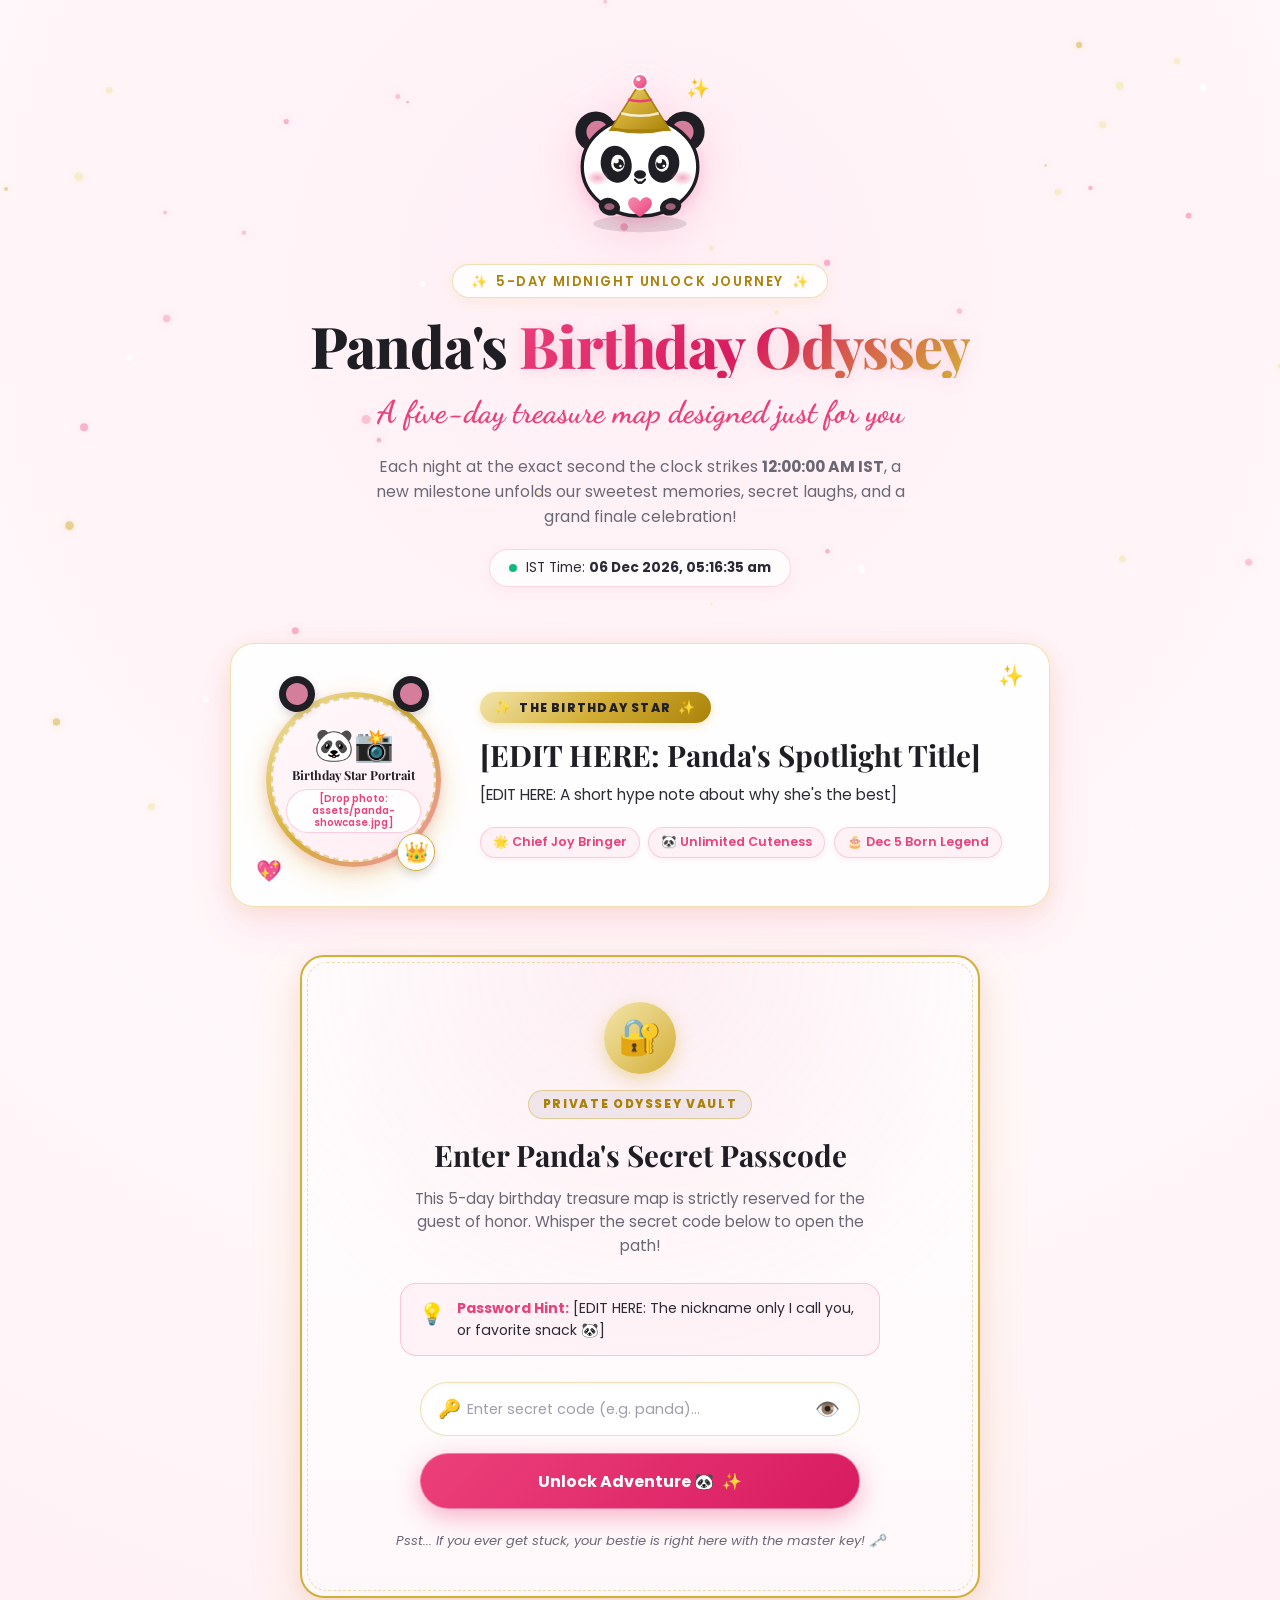
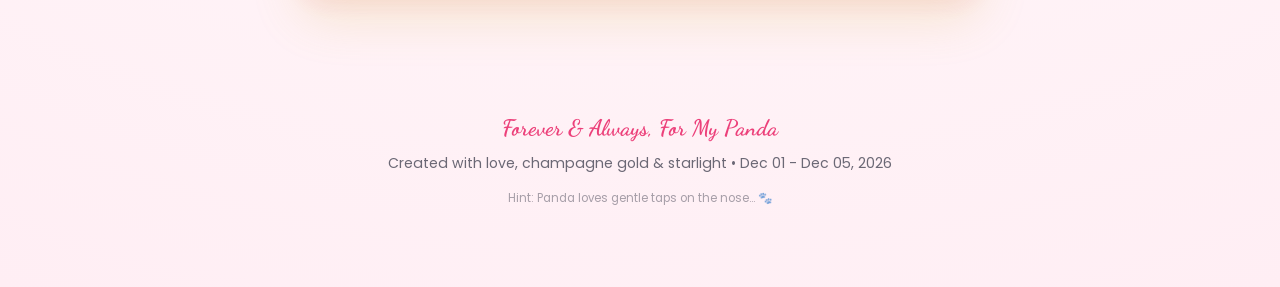
==== index.html @ 332b9d6d "all done" ====
<!DOCTYPE html>
<html lang="en">
<head>
  <meta charset="UTF-8">
  <meta name="viewport" content="width=device-width, initial-scale=1.0">
  <title>Panda's Birthday Odyssey | 5-Day Midnight Countdown</title>
  <link rel="icon" href="data:image/svg+xml,<svg xmlns=%22http://www.w3.org/2000/svg%22 viewBox=%220 0 100 100%22><text y=%22.9em%22 font-size=%2290%22>🐼</text></svg>">
  
  <!-- Luxe Google Fonts -->
  <link rel="preconnect" href="https://fonts.googleapis.com">
  <link rel="preconnect" href="https://fonts.gstatic.com" crossorigin>
  <link href="https://fonts.googleapis.com/css2?family=Dancing+Script:wght@600;700&family=Playfair+Display:ital,wght@0,500;0,600;0,700;0,800;1,400&family=Poppins:wght@300;400;500;600;700&display=swap" rel="stylesheet">
  
  <!-- Luxe Panda Stylesheet -->
  <link rel="stylesheet" href="css/style.css">
</head>
<body>

  <!-- Floating Ambient Particles Canvas -->
  <canvas id="particleCanvas"></canvas>

  <!-- Main Page Content -->
  <div class="page-wrapper">

    <!-- Hero Header -->
    <header class="hero-section">
      
      <!-- Interactive Animated SVG Panda Mascot Wearing Gold Party Hat -->
      <div class="mascot-container" id="pandaMascot" title="Tap Panda to share some love! ✨ (5 taps triggers Creator Mode)">
        <span class="mascot-sparkles">✨</span>
        <svg class="mascot-svg" viewBox="0 0 200 200" xmlns="http://www.w3.org/2000/svg">
          <defs>
            <!-- Gold Metallic Hat Gradient -->
            <linearGradient id="goldHatGrad" x1="0%" y1="0%" x2="100%" y2="100%">
              <stop offset="0%" stop-color="#F3E5AB" />
              <stop offset="45%" stop-color="#D4AF37" />
              <stop offset="100%" stop-color="#AA820A" />
            </linearGradient>
            <!-- Hat Ribbons Pattern / Gradient -->
            <linearGradient id="roseRibbonGrad" x1="0%" y1="0%" x2="100%" y2="100%">
              <stop offset="0%" stop-color="#F48FB1" />
              <stop offset="100%" stop-color="#EC407A" />
            </linearGradient>
            <!-- Soft Cheek Glow Gradient -->
            <radialGradient id="blushGlow" cx="50%" cy="50%" r="50%">
              <stop offset="0%" stop-color="#F48FB1" stop-opacity="0.75" />
              <stop offset="100%" stop-color="#F48FB1" stop-opacity="0" />
            </radialGradient>
            <!-- Body Shadow -->
            <filter id="softGlow" x="-20%" y="-20%" width="140%" height="140%">
              <feDropShadow dx="0" dy="6" stdDeviation="6" flood-color="#EC407A" flood-opacity="0.18" />
            </filter>
          </defs>

          <!-- Shadow Base -->
          <ellipse cx="100" cy="182" rx="55" ry="10" fill="rgba(30,30,36,0.12)" />

          <!-- Panda Ears -->
          <g class="mascot-ear-left">
            <circle cx="48" cy="74" r="24" fill="#1E1E24" />
            <circle cx="50" cy="74" r="13" fill="#F48FB1" opacity="0.85" />
          </g>
          <g class="mascot-ear-right">
            <circle cx="152" cy="74" r="24" fill="#1E1E24" />
            <circle cx="150" cy="74" r="13" fill="#F48FB1" opacity="0.85" />
          </g>

          <!-- Panda Head -->
          <ellipse cx="100" cy="115" rx="68" ry="58" fill="#FFFFFF" stroke="#1E1E24" stroke-width="4" filter="url(#softGlow)" />

          <!-- Cute Eye Patches -->
          <ellipse cx="72" cy="112" rx="18" ry="22" fill="#1E1E24" transform="rotate(-15 72 112)" />
          <ellipse cx="128" cy="112" rx="18" ry="22" fill="#1E1E24" transform="rotate(15 128 112)" />

          <!-- Sparkling Blinking Eyes -->
          <g class="mascot-eye">
            <ellipse cx="74" cy="111" rx="8" ry="10" fill="#FFFFFF" />
            <circle cx="75" cy="112" r="6" fill="#1E1E24" />
            <circle cx="72" cy="108" r="3" fill="#FFFFFF" />
            <circle cx="77" cy="114" r="1.5" fill="#FFFFFF" />

            <ellipse cx="126" cy="111" rx="8" ry="10" fill="#FFFFFF" />
            <circle cx="125" cy="112" r="6" fill="#1E1E24" />
            <circle cx="123" cy="108" r="3" fill="#FFFFFF" />
            <circle cx="128" cy="114" r="1.5" fill="#FFFFFF" />
          </g>

          <!-- Cute Pink Blush Cheeks -->
          <ellipse cx="50" cy="128" rx="14" ry="9" fill="url(#blushGlow)" />
          <ellipse cx="150" cy="128" rx="14" ry="9" fill="url(#blushGlow)" />

          <!-- Cute Nose & Mouth -->
          <ellipse cx="100" cy="124" rx="7" ry="5" fill="#1E1E24" />
          <path d="M 94 130 Q 100 137 100 132 Q 100 137 106 130" stroke="#1E1E24" stroke-width="2.5" fill="none" stroke-linecap="round" />

          <!-- Cute Tiny Paws holding a heart -->
          <g class="mascot-paws">
            <!-- Left Paw -->
            <ellipse cx="64" cy="162" rx="13" ry="10" fill="#1E1E24" transform="rotate(20 64 162)" />
            <ellipse cx="64" cy="162" rx="6" ry="4" fill="#F48FB1" opacity="0.6" />
            <!-- Right Paw -->
            <ellipse cx="136" cy="162" rx="13" ry="10" fill="#1E1E24" transform="rotate(-20 136 162)" />
            <ellipse cx="136" cy="162" rx="6" ry="4" fill="#F48FB1" opacity="0.6" />
            <!-- Little Heart between paws -->
            <path d="M 100 156 C 96 148, 86 150, 86 158 C 86 166, 100 174, 100 174 C 100 174, 114 166, 114 158 C 114 150, 104 148, 100 156 Z" fill="url(#roseRibbonGrad)" />
          </g>

          <!-- Shiny Metallic Champagne Gold Party Hat -->
          <g class="mascot-hat">
            <!-- Cone Hat Body -->
            <polygon points="100,16 65,72 135,72" fill="url(#goldHatGrad)" stroke="#AA820A" stroke-width="2" />
            <!-- Hat Decorative Stripes -->
            <path d="M 78 52 Q 100 58 122 52" stroke="#FFFFFF" stroke-width="3" fill="none" opacity="0.8" />
            <path d="M 86 36 Q 100 40 114 36" stroke="#EC407A" stroke-width="3" fill="none" />
            <path d="M 66 70 Q 100 78 134 70" stroke="#AA820A" stroke-width="3.5" fill="none" />
            <!-- Hat Sparkly Pom-Pom at Top -->
            <circle cx="100" cy="15" r="9" fill="url(#roseRibbonGrad)" stroke="#FFFFFF" stroke-width="2" />
            <circle cx="98" cy="12" r="2.5" fill="#FFFFFF" opacity="0.9" />
          </g>
        </svg>
      </div>

      <!-- Tag & Heading -->
      <div class="hero-tag">
        <span>✨</span> 5-Day Midnight Unlock Journey <span>✨</span>
      </div>

      <h1 class="hero-title">
        Panda's <span class="title-accent">Birthday Odyssey</span>
      </h1>

      <p class="hero-subtitle">A five-day treasure map designed just for you</p>

      <p class="hero-description">
        Each night at the exact second the clock strikes <strong>12:00:00 AM IST</strong>,
        a new milestone unfolds our sweetest memories, secret laughs, and a grand finale celebration!
      </p>

      <!-- Live Clock Pill -->
      <div class="hero-clock-pill">
        <span class="live-dot"></span>
        <span id="liveIstClock">Clock: Syncing IST Time...</span>
      </div>

    </header>

    <!-- SECTION 1: Birthday Girl Showcase Card (Always Visible) -->
    <section class="birthday-showcase-section" id="birthdayShowcaseSection">
      <div class="showcase-card">
        
        <!-- Ambient Decorative Sparkles -->
        <div class="showcase-sparkle showcase-sparkle-1">✨</div>
        <div class="showcase-sparkle showcase-sparkle-2">💖</div>

        <div class="showcase-layout">
          
          <!-- Portrait Frame with Panda Ears & Automatic Fallback -->
          <div class="showcase-portrait-container">
            <!-- Decorative Panda Ears -->
            <div class="showcase-panda-ears">
              <div class="showcase-ear showcase-ear-left"></div>
              <div class="showcase-ear showcase-ear-right"></div>
            </div>

            <!-- Double-Ring Champagne Gold & Rose Pink Portrait Frame -->
            <div class="showcase-portrait-frame">
              <img 
                src="assets/panda-showcase.jpg" 
                alt="Panda - The Birthday Star" 
                class="showcase-img"
                id="showcaseImg"
                onerror="this.style.display='none'; document.getElementById('showcaseFallback').style.display='flex';"
              />
              <!-- Styled Fallback Placeholder when photo not yet dropped -->
              <div class="showcase-photo-fallback" id="showcaseFallback">
                <div class="fallback-mascot-badge">🐼📸</div>
                <div class="fallback-title">Birthday Star Portrait</div>
                <div class="fallback-instruction">[Drop photo: assets/panda-showcase.jpg]</div>
              </div>
            </div>

            <!-- Little Gold Crown Badge -->
            <div class="showcase-crown-tag" title="The Queen of the Week">👑</div>
          </div>

          <!-- Showcase Details & Hype Note -->
          <div class="showcase-details">
            <div class="showcase-star-badge">
              <span class="star-icon">✨</span> THE BIRTHDAY STAR <span class="star-icon">✨</span>
            </div>

            <h2 class="showcase-heading">[EDIT HERE: Panda's Spotlight Title]</h2>
            
            <p class="showcase-bio">
              [EDIT HERE: A short hype note about why she's the best]
            </p>

            <div class="showcase-traits">
              <span class="trait-pill">🌟 Chief Joy Bringer</span>
              <span class="trait-pill">🐼 Unlimited Cuteness</span>
              <span class="trait-pill">🎂 Dec 5 Born Legend</span>
            </div>
          </div>

        </div>
      </div>
    </section>

    <!-- SECTION 2: Secret Password Gate for the 5-Day Levels Path -->
    <section class="vault-gate-section" id="vaultGateCard">
      <div class="vault-gate-card">
        
        <!-- Animated Vault Icon -->
        <div class="vault-icon-wrapper">
          <div class="vault-icon-circle">
            <span class="vault-lock-symbol">🔐</span>
          </div>
        </div>

        <div class="vault-badge">PRIVATE ODYSSEY VAULT</div>

        <h2 class="vault-title">Enter Panda's Secret Passcode</h2>
        
        <p class="vault-subtitle">
          This 5-day birthday treasure map is strictly reserved for the guest of honor.
          Whisper the secret code below to open the path!
        </p>

        <!-- Password Hint Prompt -->
        <div class="vault-hint-card">
          <span class="vault-hint-icon">💡</span>
          <div class="vault-hint-text">
            <strong>Password Hint:</strong> [EDIT HERE: The nickname only I call you, or favorite snack 🐼]
          </div>
        </div>

        <!-- Password Form -->
        <form class="vault-form" onsubmit="event.preventDefault(); PandaLock.unlockVault();">
          <div class="vault-input-group">
            <span class="vault-input-icon">🔑</span>
            <input 
              type="password" 
              id="vaultPasswordInput" 
              class="vault-input" 
              placeholder="Enter secret code (e.g. panda)..." 
              autocomplete="current-password"
              required
            />
            <button 
              type="button" 
              class="vault-eye-btn" 
              id="vaultEyeBtn" 
              onclick="PandaLock.togglePasswordVisibility()" 
              aria-label="Toggle password visibility"
              title="Show or hide password"
            >
              👁️
            </button>
          </div>

          <button type="submit" class="vault-submit-btn" id="vaultSubmitBtn">
            <span>Unlock Adventure 🐼</span>
            <span class="btn-sparkle">✨</span>
          </button>
        </form>

        <p class="vault-note">
          Psst... If you ever get stuck, your bestie is right here with the master key! 🗝️
        </p>
      </div>
    </section>

    <!-- 5-Day Vertical Timeline Map (Hidden behind vault until unlocked) -->
    <main class="countdown-map vault-hidden" id="countdownMap">
      <!-- Populated dynamically via lockManager.js -->
    </main>

    <!-- Footer -->
    <footer class="page-footer">
      <div class="footer-script">Forever & Always, For My Panda</div>
      <p>Created with love, champagne gold & starlight • Dec 01 - Dec 05, 2026</p>
      <p class="footer-secret-hint">Hint: Panda loves gentle taps on the nose... 🐾</p>
    </footer>

  </div>

  <!-- Toast Container -->
  <div class="panda-toast-container"></div>

  <!-- Time-Lock Engine Script -->
  <script src="js/lockManager.js"></script>

  <script>
    // Live IST Clock Display
    function updateIstClock() {
      const clockEl = document.getElementById('liveIstClock');
      if (!clockEl) return;
      
      const now = new Date();
      // Format to IST
      const options = {
        timeZone: 'Asia/Kolkata',
        hour12: true,
        hour: '2-digit',
        minute: '2-digit',
        second: '2-digit',
        day: '2-digit',
        month: 'short',
        year: 'numeric'
      };
      
      const formatter = new Intl.DateTimeFormat('en-IN', options);
      clockEl.innerHTML = `IST Time: <strong>${formatter.format(now)}</strong>`;
    }

    // Initialize Hub on DOM Ready
    document.addEventListener('DOMContentLoaded', () => {
      PandaLock.initHub();
      updateIstClock();
      setInterval(updateIstClock, 1000);
    });
  </script>
</body>
</html>
---- css/style.css ----
/* ========================================================
   LUXE PANDA - 5-DAY BIRTHDAY COUNTDOWN STYLESHEET
   Theme: Soft pearl, blush white, rose pink, champagne gold,
          and panda charcoal black.
   ======================================================== */

@import url('https://fonts.googleapis.com/css2?family=Dancing+Script:wght@600;700&family=Playfair+Display:ital,wght@0,500;0,600;0,700;0,800;1,400&family=Poppins:wght@300;400;500;600;700&display=swap');

:root {
  --bg-pearl: #FFF8FA;
  --bg-blush: #FFEEF4;
  --bg-gradient: radial-gradient(circle at 50% 15%, #FFF0F6 0%, #FFF8FA 50%, #FFEEF4 100%);
  
  --rose-pink: #F48FB1;
  --rose-deep: #EC407A;
  --rose-blush: #FCE4EC;
  --rose-glow: rgba(244, 143, 177, 0.4);

  --gold-metallic: #D4AF37;
  --gold-light: #F3E5AB;
  --gold-dark: #AA820A;
  --gold-gradient: linear-gradient(135deg, #F3E5AB 0%, #D4AF37 50%, #AA820A 100%);
  --gold-border: rgba(212, 175, 55, 0.38);
  --gold-glow: rgba(212, 175, 55, 0.35);

  --panda-black: #1E1E24;
  --panda-charcoal: #2B2B36;
  --panda-muted: #6B6875;
  --panda-white: #FFFFFF;

  --glass-bg: rgba(255, 255, 255, 0.76);
  --glass-bg-hover: rgba(255, 255, 255, 0.9);
  --glass-border: 1.5px solid rgba(212, 175, 55, 0.32);
  --glass-shadow: 0 12px 36px rgba(236, 64, 122, 0.08), 0 4px 16px rgba(212, 175, 55, 0.1);
  --glass-shadow-hover: 0 18px 48px rgba(236, 64, 122, 0.16), 0 8px 24px rgba(212, 175, 55, 0.2);

  --font-heading: 'Playfair Display', Georgia, serif;
  --font-script: 'Dancing Script', cursive;
  --font-body: 'Poppins', -apple-system, BlinkMacSystemFont, sans-serif;

  --radius-sm: 8px;
  --radius-md: 16px;
  --radius-lg: 24px;
  --radius-pill: 9999px;
  
  --transition-fast: 0.2s cubic-bezier(0.2, 0.8, 0.2, 1);
  --transition-normal: 0.35s cubic-bezier(0.25, 1, 0.5, 1);
  --transition-bounce: 0.5s cubic-bezier(0.34, 1.56, 0.64, 1);
}

/* Base & Reset */
*, *::before, *::after {
  box-sizing: border-box;
  margin: 0;
  padding: 0;
}

html {
  scroll-behavior: smooth;
  font-size: 16px;
}

body {
  font-family: var(--font-body);
  background: var(--bg-pearl);
  background-image: var(--bg-gradient);
  color: var(--panda-black);
  min-height: 100vh;
  position: relative;
  overflow-x: hidden;
  line-height: 1.6;
  -webkit-font-smoothing: antialiased;
}

/* Background Particle Canvas */
#particleCanvas {
  position: fixed;
  top: 0;
  left: 0;
  width: 100%;
  height: 100%;
  pointer-events: none;
  z-index: 0;
}

/* Layout Container */
.page-wrapper {
  position: relative;
  z-index: 1;
  max-width: 920px;
  margin: 0 auto;
  padding: 2.5rem 1.25rem 5rem;
  display: flex;
  flex-direction: column;
  align-items: center;
}

/* Creator Preview Mode Banner */
.preview-banner {
  position: fixed;
  top: 0;
  left: 0;
  right: 0;
  background: linear-gradient(90deg, #1E1E24 0%, #2E2838 50%, #1E1E24 100%);
  color: var(--gold-light);
  border-bottom: 2px solid var(--gold-metallic);
  padding: 0.65rem 1.5rem;
  display: none;
  justify-content: center;
  align-items: center;
  gap: 1rem;
  z-index: 999;
  font-size: 0.88rem;
  box-shadow: 0 4px 20px rgba(0, 0, 0, 0.35);
  animation: slideDownBanner 0.4s cubic-bezier(0.2, 0.8, 0.2, 1);
}

.preview-banner.active {
  display: flex;
}

.preview-badge {
  background: var(--gold-gradient);
  color: var(--panda-black);
  font-weight: 700;
  font-size: 0.72rem;
  text-transform: uppercase;
  letter-spacing: 0.08em;
  padding: 0.2rem 0.65rem;
  border-radius: var(--radius-pill);
}

.preview-text {
  font-weight: 500;
  display: flex;
  align-items: center;
  gap: 0.4rem;
}

.preview-exit-btn {
  background: rgba(255, 255, 255, 0.12);
  color: #fff;
  border: 1px solid rgba(243, 229, 171, 0.4);
  padding: 0.25rem 0.85rem;
  border-radius: var(--radius-pill);
  font-size: 0.78rem;
  font-weight: 600;
  cursor: pointer;
  transition: all var(--transition-fast);
}

.preview-exit-btn:hover {
  background: var(--rose-deep);
  border-color: var(--rose-pink);
  transform: translateY(-1px);
}

@keyframes slideDownBanner {
  from { transform: translateY(-100%); }
  to { transform: translateY(0); }
}

/* Hero Section */
.hero-section {
  text-align: center;
  margin-top: 1.5rem;
  margin-bottom: 3.5rem;
  position: relative;
  display: flex;
  flex-direction: column;
  align-items: center;
}

/* Cute Interactive Mascot Container */
.mascot-container {
  position: relative;
  width: 170px;
  height: 180px;
  margin: 0 auto 1.25rem;
  cursor: pointer;
  user-select: none;
  -webkit-tap-highlight-color: transparent;
  transition: transform var(--transition-bounce);
}

.mascot-container:hover {
  transform: scale(1.06) translateY(-4px);
}

.mascot-container:active {
  transform: scale(0.96) translateY(2px);
}

.mascot-svg {
  width: 100%;
  height: 100%;
  filter: drop-shadow(0 12px 24px rgba(236, 64, 122, 0.18));
}

/* Mascot SVG Keyframes */
.mascot-ear-left, .mascot-ear-right {
  transform-origin: center;
  transition: transform var(--transition-bounce);
}

.mascot-container:hover .mascot-ear-left {
  animation: earWiggleLeft 0.8s ease-in-out infinite alternate;
}

.mascot-container:hover .mascot-ear-right {
  animation: earWiggleRight 0.8s ease-in-out infinite alternate;
}

@keyframes earWiggleLeft {
  0% { transform: rotate(0deg); }
  100% { transform: rotate(-8deg); }
}

@keyframes earWiggleRight {
  0% { transform: rotate(0deg); }
  100% { transform: rotate(8deg); }
}

.mascot-eye {
  animation: eyeBlink 4.5s infinite;
  transform-origin: center;
}

@keyframes eyeBlink {
  0%, 94%, 98%, 100% { transform: scaleY(1); }
  96% { transform: scaleY(0.08); }
}

.mascot-hat {
  transform-origin: 50% 90%;
  animation: hatTilt 3s ease-in-out infinite alternate;
}

@keyframes hatTilt {
  0% { transform: rotate(-2deg); }
  100% { transform: rotate(3deg); }
}

.mascot-sparkles {
  position: absolute;
  top: 10px;
  right: 15px;
  font-size: 1.2rem;
  animation: floatSparkle 2s ease-in-out infinite alternate;
  pointer-events: none;
}

@keyframes floatSparkle {
  0% { transform: translateY(0) scale(0.9); opacity: 0.6; }
  100% { transform: translateY(-8px) scale(1.2); opacity: 1; }
}

/* Mascot Tap Floating Heart */
.mascot-floating-heart {
  position: absolute;
  pointer-events: none;
  font-size: 1.3rem;
  animation: flyUpAndFade 1.2s forwards cubic-bezier(0.1, 0.8, 0.3, 1);
  z-index: 10;
}

@keyframes flyUpAndFade {
  0% {
    opacity: 1;
    transform: translate(-50%, 0) scale(0.6);
  }
  50% {
    opacity: 0.9;
    transform: translate(-50%, -45px) scale(1.3) rotate(12deg);
  }
  100% {
    opacity: 0;
    transform: translate(-50%, -90px) scale(1) rotate(-10deg);
  }
}

/* Hero Typography */
.hero-tag {
  display: inline-flex;
  align-items: center;
  gap: 0.5rem;
  background: rgba(255, 255, 255, 0.85);
  border: 1px solid var(--gold-border);
  padding: 0.35rem 1.1rem;
  border-radius: var(--radius-pill);
  font-size: 0.82rem;
  font-weight: 600;
  text-transform: uppercase;
  letter-spacing: 0.12em;
  color: var(--gold-dark);
  box-shadow: 0 4px 15px rgba(212, 175, 55, 0.12);
  margin-bottom: 0.85rem;
}

.hero-tag span {
  color: var(--rose-deep);
}

.hero-title {
  font-family: var(--font-heading);
  font-size: clamp(2.2rem, 5.5vw, 3.6rem);
  font-weight: 800;
  color: var(--panda-black);
  letter-spacing: -0.02em;
  line-height: 1.15;
  margin-bottom: 0.6rem;
}

.hero-title .title-accent {
  background: linear-gradient(135deg, var(--rose-deep) 0%, #D81B60 50%, var(--gold-metallic) 100%);
  -webkit-background-clip: text;
  -webkit-text-fill-color: transparent;
  display: inline-block;
  filter: drop-shadow(0 2px 8px rgba(236, 64, 122, 0.2));
}

.hero-subtitle {
  font-family: var(--font-script);
  font-size: clamp(1.4rem, 3.2vw, 1.95rem);
  color: var(--rose-deep);
  margin-bottom: 1rem;
  font-weight: 700;
}

.hero-description {
  max-width: 540px;
  color: var(--panda-muted);
  font-size: 0.98rem;
  margin: 0 auto;
  line-height: 1.6;
}

.hero-clock-pill {
  margin-top: 1.25rem;
  display: inline-flex;
  align-items: center;
  gap: 0.6rem;
  background: rgba(255, 255, 255, 0.7);
  backdrop-filter: blur(8px);
  border: 1px solid rgba(244, 143, 177, 0.35);
  padding: 0.45rem 1.2rem;
  border-radius: var(--radius-pill);
  font-size: 0.85rem;
  color: var(--panda-charcoal);
  box-shadow: 0 4px 14px rgba(236, 64, 122, 0.06);
}

.live-dot {
  width: 8px;
  height: 8px;
  background: #10B981;
  border-radius: 50%;
  display: inline-block;
  box-shadow: 0 0 0 0 rgba(16, 185, 129, 0.7);
  animation: pulseDot 2s infinite;
}

@keyframes pulseDot {
  0% { transform: scale(0.95); box-shadow: 0 0 0 0 rgba(16, 185, 129, 0.7); }
  70% { transform: scale(1.1); box-shadow: 0 0 0 8px rgba(16, 185, 129, 0); }
  100% { transform: scale(0.95); box-shadow: 0 0 0 0 rgba(16, 185, 129, 0); }
}

/* ========================================================
   MAP & TIMELINE PATH
   ======================================================== */
.countdown-map {
  width: 100%;
  max-width: 760px;
  position: relative;
  display: flex;
  flex-direction: column;
  gap: 2.2rem;
  padding: 1rem 0;
}

/* Vertical Gold Dotted Connector */
.countdown-map::before {
  content: '';
  position: absolute;
  top: 60px;
  bottom: 80px;
  left: 50%;
  width: 3px;
  transform: translateX(-50%);
  background-image: linear-gradient(
    to bottom,
    var(--gold-metallic) 55%,
    rgba(212, 175, 55, 0.15) 0%
  );
  background-position: left;
  background-size: 3px 18px;
  background-repeat: repeat-y;
  z-index: 1;
  opacity: 0.85;
}

/* Level Card Wrapper */
.level-card-wrapper {
  position: relative;
  z-index: 2;
  width: 100%;
  display: flex;
  justify-content: center;
}

/* Alternating Alignment for Desktop */
@media (min-width: 680px) {
  .level-card-wrapper:nth-child(odd) {
    justify-content: flex-start;
    padding-right: 50%;
  }
  .level-card-wrapper:nth-child(even) {
    justify-content: flex-end;
    padding-left: 50%;
  }
  .level-card-wrapper:nth-child(odd) .level-card {
    margin-right: 1.75rem;
  }
  .level-card-wrapper:nth-child(even) .level-card {
    margin-left: 1.75rem;
  }
}

/* Central Node Checkpoint */
.map-checkpoint-node {
  display: none;
}

@media (min-width: 680px) {
  .map-checkpoint-node {
    display: flex;
    position: absolute;
    top: 50%;
    left: 50%;
    transform: translate(-50%, -50%);
    width: 34px;
    height: 34px;
    background: #FFF8FA;
    border: 2px solid var(--gold-metallic);
    border-radius: 50%;
    align-items: center;
    justify-content: center;
    color: var(--gold-dark);
    font-weight: 700;
    font-size: 0.8rem;
    box-shadow: 0 0 16px rgba(212, 175, 55, 0.4);
    z-index: 3;
    transition: all var(--transition-normal);
  }

  .level-card-wrapper.is-unlocked .map-checkpoint-node {
    background: var(--gold-gradient);
    color: var(--panda-black);
    box-shadow: 0 0 20px rgba(212, 175, 55, 0.7);
  }
}

/* ========================================================
   GLASSMORPHIIC LEVEL CARD
   ======================================================== */
.level-card {
  position: relative;
  width: 100%;
  max-width: 380px;
  background: var(--glass-bg);
  backdrop-filter: blur(16px);
  -webkit-backdrop-filter: blur(16px);
  border-radius: var(--radius-lg);
  border: var(--glass-border);
  box-shadow: var(--glass-shadow);
  padding: 1.75rem 1.6rem 1.6rem;
  transition: transform var(--transition-normal), box-shadow var(--transition-normal), border-color var(--transition-normal);
  overflow: visible;
}

/* Decorative Panda Ears atop Card */
.level-card .card-panda-ears {
  position: absolute;
  top: -16px;
  left: 0;
  right: 0;
  display: flex;
  justify-content: space-between;
  padding: 0 26px;
  pointer-events: none;
  z-index: 2;
}

.card-ear {
  width: 30px;
  height: 22px;
  background: var(--panda-black);
  border-top-left-radius: 18px;
  border-top-right-radius: 18px;
  position: relative;
  transition: transform var(--transition-bounce);
  box-shadow: 0 3px 8px rgba(0, 0, 0, 0.15);
}

.card-ear::after {
  content: '';
  position: absolute;
  bottom: 0;
  left: 50%;
  transform: translateX(-50%);
  width: 16px;
  height: 12px;
  background: var(--rose-pink);
  border-top-left-radius: 10px;
  border-top-right-radius: 10px;
  opacity: 0.85;
}

.level-card:hover .card-ear-left {
  transform: rotate(-10deg) translateY(-2px);
}
.level-card:hover .card-ear-right {
  transform: rotate(10deg) translateY(-2px);
}

/* Card States */
.level-card.is-locked {
  cursor: pointer;
}

.level-card.is-unlocked {
  border-color: rgba(212, 175, 55, 0.7);
  box-shadow: 0 14px 40px rgba(236, 64, 122, 0.12), 0 0 24px rgba(212, 175, 55, 0.25);
  background: rgba(255, 255, 255, 0.88);
}

.level-card.is-unlocked:hover {
  transform: translateY(-6px);
  box-shadow: var(--glass-shadow-hover), 0 0 30px rgba(212, 175, 55, 0.35);
}

.level-card.is-finale {
  background: radial-gradient(circle at 10% 10%, rgba(255, 240, 245, 0.95), rgba(255, 255, 255, 0.92));
  border: 2px solid var(--gold-metallic);
}

/* Shake Animation for Locked Card Click */
.level-card.is-shaking {
  animation: gentleShake 0.45s ease-in-out;
}

@keyframes gentleShake {
  0%, 100% { transform: translateX(0) rotate(0deg); }
  20% { transform: translateX(-9px) rotate(-1.5deg); }
  40% { transform: translateX(9px) rotate(1.5deg); }
  60% { transform: translateX(-6px) rotate(-0.8deg); }
  80% { transform: translateX(6px) rotate(0.8deg); }
}

/* Sparkle Unlock Celebration Transition */
.level-card.just-unlocked {
  animation: unlockCelebrate 1.1s cubic-bezier(0.2, 0.8, 0.2, 1);
}

@keyframes unlockCelebrate {
  0% {
    transform: scale(0.96);
    box-shadow: 0 0 0 0 rgba(212, 175, 55, 0.9);
  }
  40% {
    transform: scale(1.04);
    box-shadow: 0 0 50px 18px rgba(244, 143, 177, 0.7), 0 0 30px 8px rgba(212, 175, 55, 0.6);
  }
  100% {
    transform: scale(1);
    box-shadow: var(--glass-shadow-hover);
  }
}

/* Card Header & Badges */
.card-header {
  display: flex;
  justify-content: space-between;
  align-items: center;
  margin-bottom: 0.9rem;
}

.card-day-badge {
  font-size: 0.78rem;
  font-weight: 700;
  text-transform: uppercase;
  letter-spacing: 0.1em;
  color: var(--gold-dark);
  background: rgba(243, 229, 171, 0.4);
  padding: 0.22rem 0.7rem;
  border-radius: var(--radius-pill);
  border: 1px solid rgba(212, 175, 55, 0.3);
}

.card-status-badge {
  display: inline-flex;
  align-items: center;
  gap: 0.35rem;
  font-size: 0.75rem;
  font-weight: 700;
  letter-spacing: 0.05em;
  text-transform: uppercase;
  padding: 0.25rem 0.75rem;
  border-radius: var(--radius-pill);
  transition: all var(--transition-fast);
}

.card-status-badge.status-locked {
  background: rgba(30, 30, 36, 0.06);
  color: var(--panda-charcoal);
  border: 1px solid rgba(30, 30, 36, 0.12);
}

.card-status-badge.status-unlocked {
  background: var(--gold-gradient);
  color: var(--panda-black);
  box-shadow: 0 2px 10px rgba(212, 175, 55, 0.35);
  border: 1px solid rgba(255, 255, 255, 0.4);
}

.card-status-badge.status-unlocked::before {
  content: '✨';
}

/* Card Content */
.card-body {
  margin-bottom: 1.25rem;
}

.card-level-num {
  font-family: var(--font-heading);
  font-size: 0.9rem;
  font-weight: 700;
  color: var(--rose-deep);
  margin-bottom: 0.2rem;
  text-transform: uppercase;
  letter-spacing: 0.08em;
}

.card-title {
  font-family: var(--font-heading);
  font-size: 1.35rem;
  font-weight: 700;
  color: var(--panda-black);
  line-height: 1.25;
  margin-bottom: 0.45rem;
}

.card-subtitle {
  font-family: var(--font-script);
  font-size: 1.15rem;
  color: var(--panda-muted);
  font-weight: 600;
  line-height: 1.35;
}

/* Countdown Bar / Box */
.card-countdown-box {
  background: rgba(255, 245, 248, 0.85);
  border: 1px dashed rgba(244, 143, 177, 0.5);
  border-radius: var(--radius-md);
  padding: 0.75rem 1rem;
  margin-bottom: 1.25rem;
  display: flex;
  align-items: center;
  justify-content: space-between;
  gap: 0.5rem;
  transition: all var(--transition-normal);
}

.countdown-label {
  font-size: 0.75rem;
  font-weight: 600;
  text-transform: uppercase;
  letter-spacing: 0.05em;
  color: var(--panda-muted);
  display: flex;
  align-items: center;
  gap: 0.4rem;
}

.countdown-timer-value {
  font-family: var(--font-body);
  font-variant-numeric: tabular-nums;
  font-size: 0.98rem;
  font-weight: 700;
  color: var(--rose-deep);
  letter-spacing: 0.02em;
}

.card-countdown-box.is-unlocked-state {
  background: rgba(240, 253, 244, 0.85);
  border-color: rgba(34, 197, 94, 0.4);
}

.card-countdown-box.is-unlocked-state .countdown-timer-value {
  color: #15803D;
}

/* Card Action Button */
.card-action-btn {
  width: 100%;
  display: inline-flex;
  align-items: center;
  justify-content: center;
  gap: 0.5rem;
  padding: 0.78rem 1.4rem;
  border-radius: var(--radius-pill);
  font-family: var(--font-body);
  font-size: 0.92rem;
  font-weight: 600;
  text-decoration: none;
  border: none;
  cursor: pointer;
  transition: all var(--transition-normal);
  user-select: none;
}

.btn-locked {
  background: rgba(30, 30, 36, 0.06);
  color: var(--panda-muted);
  border: 1px solid rgba(30, 30, 36, 0.1);
  cursor: pointer;
}

.btn-locked:hover {
  background: rgba(236, 64, 122, 0.08);
  color: var(--rose-deep);
  border-color: rgba(244, 143, 177, 0.4);
}

.btn-unlocked {
  background: linear-gradient(135deg, var(--rose-pink) 0%, var(--rose-deep) 100%);
  color: #ffffff;
  box-shadow: 0 6px 18px rgba(236, 64, 122, 0.35);
  position: relative;
  overflow: hidden;
}

.btn-unlocked::after {
  content: '';
  position: absolute;
  top: 0;
  left: -100%;
  width: 100%;
  height: 100%;
  background: linear-gradient(90deg, transparent, rgba(255, 255, 255, 0.3), transparent);
  transition: 0.6s;
}

.btn-unlocked:hover {
  transform: translateY(-2px);
  box-shadow: 0 10px 24px rgba(236, 64, 122, 0.45);
}

.btn-unlocked:hover::after {
  left: 100%;
}

.btn-finale {
  background: var(--gold-gradient);
  color: var(--panda-black);
  box-shadow: 0 6px 20px rgba(212, 175, 55, 0.45);
  font-weight: 700;
}

.btn-finale:hover {
  box-shadow: 0 10px 28px rgba(212, 175, 55, 0.65);
  transform: translateY(-2px) scale(1.02);
}

/* ========================================================
   TOAST NOTIFICATION COMPONENT
   ======================================================== */
.panda-toast-container {
  position: fixed;
  bottom: 24px;
  left: 50%;
  transform: translateX(-50%);
  z-index: 10000;
  display: flex;
  flex-direction: column;
  align-items: center;
  gap: 10px;
  pointer-events: none;
  max-width: 90vw;
}

.panda-toast {
  pointer-events: auto;
  background: rgba(30, 30, 36, 0.92);
  color: #fff;
  border: 1px solid var(--gold-metallic);
  backdrop-filter: blur(12px);
  -webkit-backdrop-filter: blur(12px);
  padding: 0.75rem 1.4rem;
  border-radius: var(--radius-pill);
  box-shadow: 0 12px 30px rgba(0, 0, 0, 0.3), 0 0 20px rgba(212, 175, 55, 0.25);
  display: flex;
  align-items: center;
  gap: 0.7rem;
  font-size: 0.9rem;
  font-weight: 500;
  animation: toastPopIn 0.35s cubic-bezier(0.18, 0.89, 0.32, 1.28);
  transition: opacity 0.3s, transform 0.3s;
}

.panda-toast.hiding {
  opacity: 0;
  transform: translateY(15px) scale(0.92);
}

@keyframes toastPopIn {
  from {
    opacity: 0;
    transform: translateY(20px) scale(0.85);
  }
  to {
    opacity: 1;
    transform: translateY(0) scale(1);
  }
}

.toast-icon {
  font-size: 1.15rem;
}

/* ========================================================
   FOOTER
   ======================================================== */
.page-footer {
  text-align: center;
  margin-top: 3.5rem;
  color: var(--panda-muted);
  font-size: 0.88rem;
  display: flex;
  flex-direction: column;
  align-items: center;
  gap: 0.4rem;
}

.footer-script {
  font-family: var(--font-script);
  font-size: 1.4rem;
  color: var(--rose-deep);
  font-weight: 700;
}

.footer-secret-hint {
  font-size: 0.72rem;
  color: rgba(107, 104, 117, 0.6);
  margin-top: 0.5rem;
}

/* ========================================================
   LEVEL STARTER TEMPLATE STYLING
   ======================================================== */
.level-page-container {
  max-width: 800px;
  margin: 0 auto;
  padding: 3rem 1.5rem 5rem;
  display: flex;
  flex-direction: column;
  align-items: center;
  position: relative;
  z-index: 1;
}

.level-top-nav {
  width: 100%;
  display: flex;
  justify-content: space-between;
  align-items: center;
  margin-bottom: 2.5rem;
}

.back-to-map-btn {
  display: inline-flex;
  align-items: center;
  gap: 0.5rem;
  background: rgba(255, 255, 255, 0.85);
  border: 1px solid var(--gold-border);
  color: var(--panda-black);
  padding: 0.6rem 1.2rem;
  border-radius: var(--radius-pill);
  font-weight: 600;
  font-size: 0.88rem;
  text-decoration: none;
  box-shadow: 0 4px 14px rgba(212, 175, 55, 0.12);
  transition: all var(--transition-fast);
}

.back-to-map-btn:hover {
  background: #ffffff;
  color: var(--rose-deep);
  border-color: var(--rose-pink);
  transform: translateX(-3px);
  box-shadow: 0 6px 18px rgba(236, 64, 122, 0.18);
}

.level-content-card {
  width: 100%;
  background: var(--glass-bg);
  backdrop-filter: blur(20px);
  -webkit-backdrop-filter: blur(20px);
  border: var(--glass-border);
  border-radius: var(--radius-lg);
  box-shadow: var(--glass-shadow-hover);
  padding: 3rem 2.2rem;
  text-align: center;
  position: relative;
}

.level-badge-pill {
  display: inline-flex;
  align-items: center;
  gap: 0.4rem;
  background: var(--gold-gradient);
  color: var(--panda-black);
  font-weight: 700;
  font-size: 0.78rem;
  letter-spacing: 0.1em;
  text-transform: uppercase;
  padding: 0.35rem 1rem;
  border-radius: var(--radius-pill);
  margin-bottom: 1.2rem;
}

.level-heading {
  font-family: var(--font-heading);
  font-size: clamp(2rem, 4vw, 2.8rem);
  font-weight: 800;
  color: var(--panda-black);
  margin-bottom: 0.5rem;
}

.level-script-sub {
  font-family: var(--font-script);
  font-size: 1.8rem;
  color: var(--rose-deep);
  margin-bottom: 1.8rem;
  font-weight: 700;
}

.level-preview-notice {
  background: rgba(244, 143, 177, 0.12);
  border: 1px dashed var(--rose-pink);
  border-radius: var(--radius-md);
  padding: 1.5rem;
  margin-top: 2rem;
  color: var(--panda-charcoal);
  font-size: 0.95rem;
  line-height: 1.7;
}

/* Responsive tweaks */
@media (max-width: 679px) {
  .countdown-map::before {
    left: 28px;
    transform: none;
  }
  .level-card-wrapper {
    padding-left: 54px !important;
    padding-right: 0 !important;
    justify-content: flex-start !important;
  }
  .level-card {
    max-width: 100%;
    margin-left: 0 !important;
    margin-right: 0 !important;
  }
  .page-wrapper {
    padding: 1.5rem 1rem 4rem;
  }
}

/* ========================================================
   COMPLETION BADGES & STATES
   ======================================================== */
.card-status-badge.status-completed {
  background: linear-gradient(135deg, #10B981 0%, #059669 100%);
  color: #ffffff;
  border: 1px solid rgba(255, 255, 255, 0.4);
  box-shadow: 0 2px 10px rgba(16, 185, 129, 0.35);
}

.map-checkpoint-node.checkpoint-completed {
  background: var(--gold-gradient) !important;
  color: var(--panda-black) !important;
  box-shadow: 0 0 22px rgba(212, 175, 55, 0.85) !important;
  border-color: #AA820A !important;
}

.card-action-btn.btn-completed {
  background: linear-gradient(135deg, #F3E5AB 0%, #D4AF37 50%, #AA820A 100%);
  color: var(--panda-black);
  box-shadow: 0 6px 20px rgba(212, 175, 55, 0.4);
}

/* ========================================================
   LEVEL 1 MINI-GAME & REWARD ENVELOPE STYLING
   ======================================================== */
.game-container-card {
  width: 100%;
  max-width: 640px;
  background: var(--glass-bg);
  backdrop-filter: blur(20px);
  -webkit-backdrop-filter: blur(20px);
  border: var(--glass-border);
  border-radius: var(--radius-lg);
  box-shadow: var(--glass-shadow-hover);
  padding: 1.8rem 1.6rem;
  margin-top: 1.5rem;
  text-align: center;
  position: relative;
}

.game-score-board {
  display: flex;
  justify-content: space-between;
  align-items: center;
  flex-wrap: wrap;
  gap: 0.8rem;
  margin-bottom: 1rem;
}

.game-score-box {
  background: rgba(255, 255, 255, 0.9);
  border: 1.5px solid var(--gold-border);
  border-radius: var(--radius-pill);
  padding: 0.4rem 1.1rem;
  font-size: 0.9rem;
  font-weight: 700;
  color: var(--panda-black);
  box-shadow: 0 4px 12px rgba(212, 175, 55, 0.12);
  display: inline-flex;
  align-items: center;
  gap: 0.4rem;
}

.game-target-box {
  background: rgba(255, 240, 245, 0.95);
  border: 1.5px solid rgba(244, 143, 177, 0.5);
  border-radius: var(--radius-pill);
  padding: 0.4rem 1.1rem;
  font-size: 0.9rem;
  font-weight: 700;
  color: var(--rose-deep);
  box-shadow: 0 4px 12px rgba(236, 64, 122, 0.1);
  display: inline-flex;
  align-items: center;
  gap: 0.4rem;
}

.sound-toggle-btn {
  background: rgba(255, 255, 255, 0.9);
  border: 1.5px solid var(--gold-border);
  border-radius: var(--radius-pill);
  padding: 0.4rem 1.1rem;
  font-size: 0.85rem;
  font-weight: 600;
  color: var(--panda-black);
  box-shadow: 0 4px 12px rgba(212, 175, 55, 0.12);
  display: inline-flex;
  align-items: center;
  gap: 0.4rem;
  cursor: pointer;
  transition: all var(--transition-fast);
  font-family: var(--font-body);
  user-select: none;
}

.sound-toggle-btn:hover {
  background: #FFFDF9;
  border-color: var(--rose-pink);
  transform: translateY(-1px);
  box-shadow: 0 6px 16px rgba(236, 64, 122, 0.16);
}

.sound-toggle-btn.is-muted {
  background: rgba(240, 240, 245, 0.85);
  color: var(--panda-muted);
  border-color: rgba(30, 30, 36, 0.18);
  box-shadow: none;
}

/* Mini-Game Progress Bar */
.game-progress-wrapper {
  margin-bottom: 1.2rem;
  width: 100%;
}

.game-progress-header {
  display: flex;
  justify-content: space-between;
  font-size: 0.78rem;
  font-weight: 600;
  color: var(--panda-muted);
  margin-bottom: 0.35rem;
  text-transform: uppercase;
  letter-spacing: 0.05em;
}

.game-progress-bar-track {
  width: 100%;
  height: 14px;
  background: rgba(30, 30, 36, 0.06);
  border-radius: var(--radius-pill);
  overflow: hidden;
  border: 1px solid rgba(212, 175, 55, 0.3);
  position: relative;
  box-shadow: inset 0 2px 4px rgba(0, 0, 0, 0.05);
}

.game-progress-bar-fill {
  height: 100%;
  width: 0%;
  background: linear-gradient(90deg, var(--rose-pink) 0%, var(--rose-deep) 60%, var(--gold-metallic) 100%);
  border-radius: var(--radius-pill);
  transition: width 0.25s cubic-bezier(0.2, 0.8, 0.2, 1);
  position: relative;
  overflow: hidden;
}

.game-progress-bar-fill::after {
  content: '';
  position: absolute;
  top: 0;
  left: 0;
  right: 0;
  bottom: 0;
  background: linear-gradient(
    90deg,
    rgba(255, 255, 255, 0) 0%,
    rgba(255, 255, 255, 0.4) 50%,
    rgba(255, 255, 255, 0) 100%
  );
  animation: barShimmer 1.8s infinite;
}

@keyframes barShimmer {
  0% { transform: translateX(-100%); }
  100% { transform: translateX(100%); }
}

/* Game Canvas Arena */
.game-canvas-area {
  position: relative;
  width: 100%;
  height: 380px;
  border-radius: var(--radius-md);
  overflow: hidden;
  border: 1.5px solid var(--gold-border);
  background: radial-gradient(circle at 50% 20%, #FFF5F8 0%, #FFF8FA 60%, #FFEEF4 100%);
  box-shadow: inset 0 4px 18px rgba(236, 64, 122, 0.06), 0 8px 24px rgba(212, 175, 55, 0.12);
  touch-action: none;
  cursor: ew-resize;
}

#catchGameCanvas {
  display: block;
  width: 100%;
  height: 100%;
}

.game-hint-pill {
  margin-top: 1rem;
  display: inline-flex;
  align-items: center;
  gap: 0.5rem;
  background: rgba(255, 255, 255, 0.85);
  border: 1px solid rgba(212, 175, 55, 0.35);
  padding: 0.4rem 1.1rem;
  border-radius: var(--radius-pill);
  font-size: 0.8rem;
  color: var(--panda-charcoal);
  font-weight: 500;
}

/* ========================================================
   REWARD SECTION & LUXURY WAX SEAL ENVELOPE
   ======================================================== */
.reward-section {
  display: none;
  margin-top: 2.5rem;
  width: 100%;
  max-width: 640px;
  animation: rewardRevealFade 0.8s cubic-bezier(0.2, 0.8, 0.2, 1) forwards;
}

.reward-section.is-active {
  display: block;
}

@keyframes rewardRevealFade {
  0% { opacity: 0; transform: translateY(30px); }
  100% { opacity: 1; transform: translateY(0); }
}

.reward-celebration-banner {
  background: linear-gradient(135deg, #FFF0F6 0%, #FFF8FA 50%, #FFF3D6 100%);
  border: 2px solid var(--gold-metallic);
  border-radius: var(--radius-lg);
  padding: 1.5rem;
  text-align: center;
  margin-bottom: 2rem;
  box-shadow: 0 10px 30px rgba(212, 175, 55, 0.22);
}

.reward-banner-title {
  font-family: var(--font-heading);
  font-size: 1.6rem;
  font-weight: 800;
  color: var(--rose-deep);
  margin-bottom: 0.3rem;
}

.reward-banner-sub {
  font-family: var(--font-script);
  font-size: 1.3rem;
  color: var(--gold-dark);
}

/* Digital Wax-Sealed Envelope */
.envelope-interactive-wrap {
  position: relative;
  width: 100%;
  max-width: 540px;
  margin: 0 auto 3rem;
  perspective: 1200px;
}

.envelope-pocket {
  position: relative;
  width: 100%;
  min-height: 280px;
  background: linear-gradient(135deg, #FFFFFF 0%, #FFF5F8 100%);
  border: 2px solid var(--gold-metallic);
  border-radius: var(--radius-md);
  box-shadow: 0 16px 45px rgba(236, 64, 122, 0.15), 0 6px 20px rgba(212, 175, 55, 0.2);
  display: flex;
  flex-direction: column;
  align-items: center;
  justify-content: center;
  padding: 2.5rem 1.5rem;
  cursor: pointer;
  transition: transform var(--transition-bounce), box-shadow var(--transition-normal);
  overflow: hidden;
}

.envelope-pocket:hover {
  transform: translateY(-4px) scale(1.01);
  box-shadow: 0 22px 55px rgba(236, 64, 122, 0.22), 0 8px 26px rgba(212, 175, 55, 0.3);
}

/* Gold Flap & Filigree on Envelope */
.envelope-flap-decor {
  position: absolute;
  top: 0;
  left: 0;
  right: 0;
  height: 90px;
  background: linear-gradient(180deg, rgba(243, 229, 171, 0.4) 0%, transparent 100%);
  border-bottom: 1.5px dashed var(--gold-metallic);
  pointer-events: none;
}

/* Real Wax Seal Button */
.wax-seal-btn {
  position: relative;
  z-index: 5;
  width: 84px;
  height: 84px;
  background: radial-gradient(circle at 35% 35%, #FF5277, #C2185B 60%, #880E4F 100%);
  border-radius: 50%;
  display: flex;
  flex-direction: column;
  align-items: center;
  justify-content: center;
  box-shadow:
    inset 0 3px 6px rgba(255, 255, 255, 0.5),
    inset 0 -4px 8px rgba(0, 0, 0, 0.4),
    0 8px 24px rgba(194, 24, 91, 0.5),
    0 0 0 3px rgba(212, 175, 55, 0.8);
  border: none;
  cursor: pointer;
  transition: transform var(--transition-bounce), box-shadow var(--transition-normal);
  animation: sealPulse 2.4s ease-in-out infinite;
}

.wax-seal-btn:hover {
  transform: scale(1.1) rotate(5deg);
  box-shadow:
    inset 0 3px 6px rgba(255, 255, 255, 0.6),
    inset 0 -4px 8px rgba(0, 0, 0, 0.4),
    0 12px 30px rgba(194, 24, 91, 0.7),
    0 0 0 4px var(--gold-metallic);
}

.wax-seal-btn:active {
  transform: scale(0.95);
}

@keyframes sealPulse {
  0%, 100% {
    box-shadow:
      inset 0 3px 6px rgba(255, 255, 255, 0.5),
      inset 0 -4px 8px rgba(0, 0, 0, 0.4),
      0 8px 24px rgba(194, 24, 91, 0.4),
      0 0 0 3px rgba(212, 175, 55, 0.8);
  }
  50% {
    box-shadow:
      inset 0 3px 6px rgba(255, 255, 255, 0.6),
      inset 0 -4px 8px rgba(0, 0, 0, 0.4),
      0 12px 32px rgba(244, 143, 177, 0.6),
      0 0 0 5px var(--gold-metallic);
  }
}

.wax-seal-stamp {
  font-size: 1.8rem;
  filter: drop-shadow(0 2px 3px rgba(0, 0, 0, 0.3));
}

.wax-seal-hint {
  margin-top: 1.1rem;
  font-family: var(--font-script);
  font-size: 1.35rem;
  color: var(--rose-deep);
  font-weight: 700;
  text-align: center;
}

/* ========================================================
   UNFOLDED LETTER PARCHMENT (AFTER SEAL OPENED)
   ======================================================== */
.letter-parchment-sheet {
  display: none;
  background: #FFFDF9;
  background-image:
    radial-gradient(#F3E5AB 0.75px, transparent 0.75px),
    linear-gradient(180deg, #FFFFFF 0%, #FFFDF7 100%);
  background-size: 20px 20px, 100% 100%;
  border: 2px solid var(--gold-metallic);
  border-radius: var(--radius-lg);
  box-shadow: 0 20px 60px rgba(212, 175, 55, 0.25), 0 8px 24px rgba(0, 0, 0, 0.08);
  padding: 3rem 2.4rem;
  text-align: left;
  position: relative;
  overflow: hidden;
  animation: letterUnfurl 0.85s cubic-bezier(0.16, 1, 0.3, 1) forwards;
}

.letter-parchment-sheet.is-open {
  display: block;
}

@keyframes letterUnfurl {
  0% {
    opacity: 0;
    transform: scale(0.92) translateY(40px);
  }
  100% {
    opacity: 1;
    transform: scale(1) translateY(0);
  }
}

/* Parchment Gold Corner Accents */
.parchment-corner {
  position: absolute;
  width: 28px;
  height: 28px;
  border-color: var(--gold-metallic);
  border-style: solid;
  pointer-events: none;
  opacity: 0.75;
}
.parchment-corner-tl { top: 12px; left: 12px; border-width: 2px 0 0 2px; }
.parchment-corner-tr { top: 12px; right: 12px; border-width: 2px 2px 0 0; }
.parchment-corner-bl { bottom: 12px; left: 12px; border-width: 0 0 2px 2px; }
.parchment-corner-br { bottom: 12px; right: 12px; border-width: 0 2px 2px 0; }

.letter-date-pill {
  display: inline-block;
  font-size: 0.8rem;
  font-weight: 700;
  letter-spacing: 0.08em;
  text-transform: uppercase;
  color: var(--gold-dark);
  border-bottom: 1.5px solid var(--gold-light);
  padding-bottom: 0.25rem;
  margin-bottom: 1.25rem;
}

.letter-salutation {
  font-family: var(--font-script);
  font-size: 2.2rem;
  color: var(--rose-deep);
  font-weight: 700;
  margin-bottom: 1rem;
}

.letter-body-text {
  font-family: var(--font-body);
  font-size: 1.02rem;
  color: var(--panda-charcoal);
  line-height: 1.85;
  margin-bottom: 1.2rem;
}

.letter-highlight-quote {
  font-family: var(--font-heading);
  font-style: italic;
  font-size: 1.15rem;
  color: var(--gold-dark);
  border-left: 3px solid var(--gold-metallic);
  padding: 0.6rem 1.2rem;
  margin: 1.5rem 0;
  background: rgba(243, 229, 171, 0.2);
  border-radius: 0 var(--radius-sm) var(--radius-sm) 0;
}

.letter-signoff {
  font-family: var(--font-script);
  font-size: 1.9rem;
  color: var(--rose-deep);
  font-weight: 700;
  margin-top: 2rem;
  text-align: right;
}

.letter-footer-action {
  margin-top: 2.5rem;
  text-align: center;
}

.btn-complete-level {
  display: inline-flex;
  align-items: center;
  justify-content: center;
  gap: 0.6rem;
  background: linear-gradient(135deg, var(--rose-pink) 0%, var(--rose-deep) 60%, var(--gold-metallic) 100%);
  color: #ffffff;
  padding: 0.95rem 2.2rem;
  border-radius: var(--radius-pill);
  font-size: 1rem;
  font-weight: 700;
  border: 1px solid rgba(255, 255, 255, 0.4);
  cursor: pointer;
  box-shadow: 0 8px 26px rgba(236, 64, 122, 0.35);
  transition: all var(--transition-normal);
  text-decoration: none;
}

.btn-complete-level:hover {
  transform: translateY(-3px) scale(1.02);
  box-shadow: 0 12px 32px rgba(236, 64, 122, 0.48), 0 0 20px rgba(212, 175, 55, 0.4);
}

/* ========================================================
   LEVEL 2: 3D FLIPBOOK MAGAZINE ("PANDA EDITION")
   ======================================================== */
.magazine-viewport {
  width: 100%;
  max-width: 820px;
  perspective: 2000px;
  display: flex;
  flex-direction: column;
  align-items: center;
  margin: 1.5rem auto 3rem;
  position: relative;
}

.magazine-book-wrapper {
  position: relative;
  width: 100%;
  display: flex;
  justify-content: center;
  align-items: center;
}

.magazine-book {
  position: relative;
  width: 720px;
  height: 480px;
  transform-style: preserve-3d;
  border-radius: 12px;
  box-shadow: 
    0 24px 60px rgba(0, 0, 0, 0.22),
    0 10px 25px rgba(236, 64, 122, 0.15),
    0 0 0 1px rgba(212, 175, 55, 0.3);
  transition: transform 0.4s ease;
  user-select: none;
}

/* Realistic Spine Shadow */
.magazine-spine-shadow {
  position: absolute;
  top: 0;
  bottom: 0;
  left: 50%;
  width: 32px;
  transform: translateX(-50%);
  background: linear-gradient(
    90deg,
    rgba(0, 0, 0, 0.24) 0%,
    rgba(0, 0, 0, 0.05) 30%,
    rgba(255, 255, 255, 0.15) 50%,
    rgba(0, 0, 0, 0.05) 70%,
    rgba(0, 0, 0, 0.24) 100%
  );
  z-index: 80;
  pointer-events: none;
  border-radius: 2px;
}

/* Individual Sheet */
.magazine-sheet {
  position: absolute;
  top: 0;
  right: 0;
  width: 50%;
  height: 100%;
  transform-origin: left center;
  transform-style: preserve-3d;
  transition: transform 0.85s cubic-bezier(0.25, 1, 0.5, 1);
  cursor: pointer;
}

.magazine-sheet.flipped {
  transform: rotateY(-180deg);
}

/* Sheet Pages (Front & Back Faces) */
.sheet-page {
  position: absolute;
  top: 0;
  left: 0;
  width: 100%;
  height: 100%;
  backface-visibility: hidden;
  -webkit-backface-visibility: hidden;
  box-sizing: border-box;
  overflow: hidden;
  display: flex;
  flex-direction: column;
}

/* Right-side Page (Front of sheet before flip) */
.sheet-page.sheet-page-front {
  background: #FFFDF9;
  border-radius: 0 10px 10px 0;
  border: 1px solid rgba(212, 175, 55, 0.35);
  border-left: none;
  padding: 1.6rem 1.4rem;
  box-shadow: inset 18px 0 25px -15px rgba(0, 0, 0, 0.12);
}

/* Left-side Page (Back of sheet after flip) */
.sheet-page.sheet-page-back {
  background: #FFFDF9;
  transform: rotateY(180deg);
  border-radius: 10px 0 0 10px;
  border: 1px solid rgba(212, 175, 55, 0.35);
  border-right: none;
  padding: 1.6rem 1.4rem;
  box-shadow: inset -18px 0 25px -15px rgba(0, 0, 0, 0.12);
}

/* Base Cover Pages (Front Cover & Back Cover) */
.page-cover-front {
  background: linear-gradient(145deg, #18181E 0%, #25242E 100%) !important;
  color: #FFFFFF !important;
  border: 2px solid var(--gold-metallic) !important;
  border-left: none !important;
  padding: 2rem 1.6rem !important;
  position: relative;
  justify-content: space-between;
}

.page-cover-back {
  background: linear-gradient(145deg, #18181E 0%, #23222B 100%) !important;
  color: #FFFFFF !important;
  border: 2px solid var(--gold-metallic) !important;
  border-right: none !important;
  padding: 1.8rem 1.5rem !important;
  text-align: center;
  justify-content: space-between;
}

/* Cover Styling Details */
.cover-header-tag {
  font-size: 0.72rem;
  font-weight: 700;
  letter-spacing: 0.18em;
  text-transform: uppercase;
  color: var(--gold-metallic);
  border-bottom: 1px solid rgba(212, 175, 55, 0.4);
  padding-bottom: 0.35rem;
  display: flex;
  justify-content: space-between;
}

.cover-masthead {
  font-family: var(--font-heading);
  font-size: 2.3rem;
  font-weight: 900;
  letter-spacing: 0.08em;
  text-transform: uppercase;
  color: #FFFFFF;
  margin: 0.4rem 0 0;
  line-height: 1.05;
  background: linear-gradient(135deg, #FFF 0%, var(--gold-light) 60%, var(--gold-metallic) 100%);
  -webkit-background-clip: text;
  -webkit-text-fill-color: transparent;
}

.cover-sub-bar {
  font-family: var(--font-script);
  font-size: 1.35rem;
  color: var(--rose-pink);
  margin-bottom: 1rem;
}

.cover-center-emblem {
  width: 110px;
  height: 110px;
  margin: 0.5rem auto;
  position: relative;
  filter: drop-shadow(0 6px 16px rgba(212, 175, 55, 0.35));
}

.cover-headline-box {
  background: rgba(255, 255, 255, 0.07);
  border-left: 3px solid var(--gold-metallic);
  padding: 0.6rem 0.8rem;
  margin-top: 0.4rem;
  border-radius: 0 var(--radius-sm) var(--radius-sm) 0;
}

.cover-headline-title {
  font-family: var(--font-heading);
  font-size: 0.95rem;
  font-weight: 700;
  color: var(--gold-light);
  line-height: 1.25;
}

.cover-headline-sub {
  font-size: 0.75rem;
  color: #D1CFD7;
  margin-top: 0.15rem;
}

.cover-footer-note {
  font-size: 0.72rem;
  letter-spacing: 0.08em;
  color: var(--gold-metallic);
  text-transform: uppercase;
  font-weight: 600;
}

/* Inside Editorial Spreads */
.mag-page-header {
  display: flex;
  justify-content: space-between;
  align-items: center;
  border-bottom: 1px solid rgba(212, 175, 55, 0.3);
  padding-bottom: 0.35rem;
  margin-bottom: 0.8rem;
  font-size: 0.72rem;
  font-weight: 600;
  text-transform: uppercase;
  letter-spacing: 0.08em;
  color: var(--gold-dark);
}

.mag-page-title {
  font-family: var(--font-heading);
  font-size: 1.25rem;
  font-weight: 800;
  color: var(--panda-black);
  line-height: 1.2;
  margin-bottom: 0.3rem;
}

.mag-page-sub {
  font-family: var(--font-script);
  font-size: 1.05rem;
  color: var(--rose-deep);
  margin-bottom: 0.75rem;
  font-weight: 600;
}

.mag-body-text {
  font-size: 0.82rem;
  color: var(--panda-charcoal);
  line-height: 1.55;
  margin-bottom: 0.7rem;
}

/* Polaroid Photo Frame */
.polaroid-frame {
  background: #FFFFFF;
  border: 1px solid rgba(0, 0, 0, 0.08);
  box-shadow: 0 6px 18px rgba(0, 0, 0, 0.1), 0 2px 6px rgba(212, 175, 55, 0.15);
  padding: 8px 8px 12px;
  border-radius: 4px;
  position: relative;
  margin: 0.5rem auto;
  max-width: 95%;
  transition: transform var(--transition-bounce);
}

.polaroid-frame:hover {
  transform: scale(1.02) rotate(0deg) !important;
  box-shadow: 0 10px 24px rgba(0, 0, 0, 0.16);
}

.polaroid-tape {
  position: absolute;
  top: -8px;
  left: 50%;
  transform: translateX(-50%);
  width: 55px;
  height: 18px;
  background: rgba(243, 229, 171, 0.65);
  border: 1px dashed rgba(212, 175, 55, 0.4);
  box-shadow: 0 2px 4px rgba(0, 0, 0, 0.06);
  z-index: 5;
}

.polaroid-img {
  width: 100%;
  height: 145px;
  object-fit: cover;
  border-radius: 2px;
  display: block;
}

/* Styled Image Placeholder Card */
.photo-placeholder {
  width: 100%;
  height: 145px;
  background: linear-gradient(135deg, rgba(255, 240, 245, 0.9), rgba(255, 255, 255, 0.95));
  border: 1.5px dashed var(--rose-pink);
  border-radius: 2px;
  display: flex;
  flex-direction: column;
  align-items: center;
  justify-content: center;
  gap: 0.35rem;
  padding: 0.5rem;
  text-align: center;
}

.ph-icon {
  font-size: 1.7rem;
}

.ph-text {
  font-size: 0.75rem;
  font-weight: 600;
  color: var(--rose-deep);
  font-family: var(--font-body);
}

.ph-hint {
  font-size: 0.68rem;
  color: var(--panda-muted);
}

.polaroid-caption {
  font-family: var(--font-script);
  font-size: 0.98rem;
  color: var(--panda-charcoal);
  text-align: center;
  margin-top: 0.4rem;
  line-height: 1.25;
  font-weight: 600;
}

/* Playful Sticker Badges */
.mag-sticker {
  display: inline-flex;
  align-items: center;
  gap: 0.3rem;
  font-size: 0.7rem;
  font-weight: 700;
  text-transform: uppercase;
  letter-spacing: 0.05em;
  padding: 0.2rem 0.6rem;
  border-radius: var(--radius-pill);
  box-shadow: 0 3px 8px rgba(0, 0, 0, 0.1);
  margin-bottom: 0.4rem;
}

.sticker-pink {
  background: linear-gradient(135deg, var(--rose-pink), var(--rose-deep));
  color: #FFF;
}

.sticker-gold {
  background: var(--gold-gradient);
  color: var(--panda-black);
}

/* Inside Jokes Glossary Cards */
.glossary-card {
  background: rgba(255, 245, 248, 0.65);
  border-left: 3px solid var(--rose-pink);
  border-radius: 0 var(--radius-sm) var(--radius-sm) 0;
  padding: 0.5rem 0.75rem;
  margin-bottom: 0.5rem;
}

.glossary-term {
  font-weight: 700;
  font-size: 0.82rem;
  color: var(--panda-black);
}

.glossary-def {
  font-size: 0.75rem;
  color: var(--panda-charcoal);
  line-height: 1.35;
  margin-top: 0.15rem;
}

/* Stat & Meter Bars */
.stat-item {
  margin-bottom: 0.55rem;
}

.stat-label-wrap {
  display: flex;
  justify-content: space-between;
  font-size: 0.72rem;
  font-weight: 600;
  color: var(--panda-muted);
  margin-bottom: 0.2rem;
}

.stat-bar-track {
  width: 100%;
  height: 8px;
  background: rgba(30, 30, 36, 0.07);
  border-radius: var(--radius-pill);
  overflow: hidden;
}

.stat-bar-fill {
  height: 100%;
  background: linear-gradient(90deg, var(--rose-pink), var(--gold-metallic));
  border-radius: var(--radius-pill);
}

/* Back Cover Elements */
.hall-of-fame-stamp {
  width: 90px;
  height: 90px;
  border: 2px dashed var(--gold-metallic);
  border-radius: 50%;
  margin: 0.6rem auto;
  display: flex;
  flex-direction: column;
  align-items: center;
  justify-content: center;
  color: var(--gold-light);
  transform: rotate(-10deg);
  box-shadow: 0 0 16px rgba(212, 175, 55, 0.25);
}

.critic-quote {
  font-size: 0.75rem;
  color: #D1CFD7;
  font-style: italic;
  margin: 0.5rem 0;
  line-height: 1.35;
}

/* Controls Pill Bar below Book */
.magazine-controls {
  display: flex;
  align-items: center;
  justify-content: center;
  gap: 1.2rem;
  margin-top: 1.8rem;
  width: 100%;
}

.mag-nav-btn {
  background: rgba(30, 30, 36, 0.9);
  color: var(--gold-light);
  border: 1.5px solid var(--gold-metallic);
  padding: 0.55rem 1.3rem;
  border-radius: var(--radius-pill);
  font-size: 0.85rem;
  font-weight: 700;
  cursor: pointer;
  box-shadow: 0 4px 14px rgba(0, 0, 0, 0.2);
  transition: all var(--transition-fast);
  display: inline-flex;
  align-items: center;
  gap: 0.4rem;
}

.mag-nav-btn:hover:not(:disabled) {
  background: var(--gold-metallic);
  color: var(--panda-black);
  transform: translateY(-2px);
  box-shadow: 0 6px 18px rgba(212, 175, 55, 0.35);
}

.mag-nav-btn:disabled {
  opacity: 0.4;
  cursor: not-allowed;
  transform: none;
}

.mag-page-counter {
  background: rgba(255, 255, 255, 0.9);
  border: 1.5px solid var(--gold-border);
  padding: 0.45rem 1.1rem;
  border-radius: var(--radius-pill);
  font-size: 0.85rem;
  font-weight: 700;
  color: var(--panda-black);
  box-shadow: 0 4px 12px rgba(212, 175, 55, 0.12);
  min-width: 120px;
  text-align: center;
}

/* Clickable Edge Hints */
.page-edge-hint {
  position: absolute;
  top: 0;
  bottom: 0;
  width: 44px;
  display: flex;
  align-items: center;
  justify-content: center;
  font-size: 1.4rem;
  color: var(--gold-metallic);
  opacity: 0;
  transition: opacity 0.3s;
  pointer-events: none;
  z-index: 90;
}

.page-edge-hint.hint-left {
  left: 6px;
}

.page-edge-hint.hint-right {
  right: 6px;
}

.magazine-book:hover .page-edge-hint {
  opacity: 0.7;
}

/* Mobile Responsive Scaling for 3D Book */
@media (max-width: 768px) {
  .magazine-book {
    transform: scale(0.68);
    transform-origin: top center;
    margin-bottom: -150px;
  }
}

@media (max-width: 520px) {
  .magazine-book {
    transform: scale(0.48);
    transform-origin: top center;
    margin-bottom: -245px;
  }
  .magazine-controls {
    gap: 0.6rem;
  }
  .mag-nav-btn {
    padding: 0.45rem 0.9rem;
    font-size: 0.78rem;
  }
}

/* ========================================================
   LEVEL 3: LUXURY TURNTABLE & VINYL MIXTAPE
   ======================================================== */
.turntable-card {
  width: 100%;
  max-width: 740px;
  background: var(--glass-bg);
  backdrop-filter: blur(20px);
  -webkit-backdrop-filter: blur(20px);
  border: 2px solid var(--gold-metallic);
  border-radius: var(--radius-lg);
  box-shadow: 
    0 24px 60px rgba(0, 0, 0, 0.12),
    0 8px 24px rgba(212, 175, 55, 0.22);
  padding: 2.2rem 1.8rem;
  margin: 1.5rem auto 2.5rem;
  position: relative;
}

.turntable-deck {
  display: flex;
  align-items: center;
  justify-content: space-around;
  flex-wrap: wrap;
  gap: 2rem;
  padding: 1.2rem 0;
  position: relative;
}

/* Vinyl Platter Area */
.platter-area {
  position: relative;
  width: 260px;
  height: 260px;
  display: flex;
  align-items: center;
  justify-content: center;
}

.platter-base {
  position: absolute;
  width: 256px;
  height: 256px;
  border-radius: 50%;
  background: radial-gradient(circle, #EAE6DF 0%, #D8D2C5 100%);
  border: 3px solid var(--gold-metallic);
  box-shadow: 0 10px 28px rgba(0, 0, 0, 0.18), inset 0 3px 8px rgba(0, 0, 0, 0.2);
}

/* Vinyl Record */
.vinyl-record {
  position: relative;
  width: 240px;
  height: 240px;
  border-radius: 50%;
  background: 
    repeating-radial-gradient(circle, transparent, transparent 2px, rgba(255, 255, 255, 0.025) 3px),
    conic-gradient(from 45deg, #1E1E24 0deg, #2D2C34 45deg, #1E1E24 90deg, #2D2C34 135deg, #1E1E24 180deg, #2D2C34 225deg, #1E1E24 270deg, #2D2C34 315deg, #1E1E24 360deg);
  box-shadow: 0 12px 30px rgba(0, 0, 0, 0.45);
  display: flex;
  align-items: center;
  justify-content: center;
  z-index: 2;
  cursor: pointer;
  transition: transform 0.5s ease;
}

.vinyl-record.is-spinning {
  animation: vinylSpin 3.2s linear infinite;
}

.vinyl-record.is-paused {
  animation-play-state: paused;
}

@keyframes vinylSpin {
  from { transform: rotate(0deg); }
  to { transform: rotate(360deg); }
}

/* Center Label on Vinyl */
.vinyl-center-label {
  width: 90px;
  height: 90px;
  border-radius: 50%;
  background: linear-gradient(135deg, var(--rose-pink) 0%, var(--rose-deep) 100%);
  border: 2px solid var(--gold-metallic);
  box-shadow: 0 0 10px rgba(0, 0, 0, 0.4);
  display: flex;
  flex-direction: column;
  align-items: center;
  justify-content: center;
  color: #FFFFFF;
  text-align: center;
  user-select: none;
  position: relative;
}

.vinyl-label-title {
  font-family: var(--font-heading);
  font-size: 0.62rem;
  font-weight: 800;
  letter-spacing: 0.1em;
  text-transform: uppercase;
  color: var(--gold-light);
}

.vinyl-label-icon {
  font-size: 1.15rem;
  margin: 0.1rem 0;
}

.vinyl-center-spindle {
  width: 14px;
  height: 14px;
  background: var(--panda-black);
  border: 2px solid var(--gold-metallic);
  border-radius: 50%;
  box-shadow: inset 0 2px 4px rgba(0, 0, 0, 0.8);
}

/* Tonearm Assembly */
.tonearm-assembly {
  position: relative;
  width: 110px;
  height: 240px;
  display: flex;
  justify-content: center;
}

.tonearm-pivot {
  position: absolute;
  top: 10px;
  left: 35px;
  width: 44px;
  height: 44px;
  background: var(--gold-gradient);
  border-radius: 50%;
  border: 2px solid #AA820A;
  box-shadow: 0 6px 14px rgba(0, 0, 0, 0.3);
  z-index: 10;
}

.tonearm-pivot::after {
  content: '';
  position: absolute;
  top: 50%;
  left: 50%;
  transform: translate(-50%, -50%);
  width: 16px;
  height: 16px;
  background: var(--panda-black);
  border-radius: 50%;
  border: 1.5px solid var(--gold-light);
}

.tonearm-rod {
  position: absolute;
  top: 32px;
  left: 54px;
  width: 6px;
  height: 160px;
  background: linear-gradient(90deg, #F3E5AB 0%, #D4AF37 50%, #AA820A 100%);
  border-radius: 3px;
  box-shadow: 2px 4px 10px rgba(0, 0, 0, 0.25);
  transform-origin: 3px 0px;
  transform: rotate(-28deg);
  transition: transform 0.8s cubic-bezier(0.25, 1, 0.5, 1);
  z-index: 9;
}

.tonearm-rod.on-record {
  transform: rotate(18deg);
}

.tonearm-headshell {
  position: absolute;
  bottom: -4px;
  left: -9px;
  width: 24px;
  height: 34px;
  background: linear-gradient(135deg, #1E1E24, #363640);
  border: 1.5px solid var(--gold-metallic);
  border-radius: 3px 3px 8px 8px;
  transform: rotate(20deg);
  box-shadow: 0 3px 6px rgba(0, 0, 0, 0.3);
}

/* Turntable Control Panel */
.turntable-controls-panel {
  width: 100%;
  display: flex;
  flex-direction: column;
  align-items: center;
  gap: 1rem;
  margin-top: 1rem;
}

.now-playing-pill {
  background: rgba(255, 255, 255, 0.9);
  border: 1.5px solid var(--gold-border);
  padding: 0.55rem 1.4rem;
  border-radius: var(--radius-pill);
  font-size: 0.88rem;
  font-weight: 600;
  color: var(--panda-black);
  box-shadow: 0 4px 14px rgba(212, 175, 55, 0.12);
  display: inline-flex;
  align-items: center;
  gap: 0.5rem;
  max-width: 90%;
  text-align: center;
}

.now-playing-dot {
  width: 8px;
  height: 8px;
  background: #10B981;
  border-radius: 50%;
  display: inline-block;
  animation: pulseDot 2s infinite;
}

/* Soundwave Visualizer Bars */
.soundwave-visualizer {
  display: flex;
  align-items: flex-end;
  justify-content: center;
  gap: 4px;
  height: 38px;
  padding: 0 1rem;
}

.soundwave-bar {
  width: 5px;
  height: 6px;
  background: linear-gradient(to top, var(--rose-deep), var(--gold-metallic));
  border-radius: 3px;
  transition: height 0.15s ease;
}

.soundwave-visualizer.is-active .soundwave-bar {
  animation: waveDance 0.8s ease-in-out infinite alternate;
}

@keyframes waveDance {
  0% { height: 6px; }
  100% { height: 32px; }
}

.soundwave-visualizer.is-active .soundwave-bar:nth-child(2n) { animation-delay: 0.12s; }
.soundwave-visualizer.is-active .soundwave-bar:nth-child(3n) { animation-delay: 0.24s; }
.soundwave-visualizer.is-active .soundwave-bar:nth-child(4n) { animation-delay: 0.36s; }
.soundwave-visualizer.is-active .soundwave-bar:nth-child(5n) { animation-delay: 0.18s; }

/* Transport Buttons */
.turntable-transport-btns {
  display: flex;
  align-items: center;
  gap: 1rem;
}

.transport-btn {
  background: rgba(30, 30, 36, 0.9);
  color: var(--gold-light);
  border: 1.5px solid var(--gold-metallic);
  border-radius: 50%;
  width: 44px;
  height: 44px;
  display: flex;
  align-items: center;
  justify-content: center;
  font-size: 1rem;
  cursor: pointer;
  box-shadow: 0 4px 12px rgba(0, 0, 0, 0.2);
  transition: all var(--transition-fast);
}

.transport-btn.btn-play-main {
  width: 56px;
  height: 56px;
  font-size: 1.3rem;
  background: linear-gradient(135deg, var(--rose-pink) 0%, var(--rose-deep) 100%);
  border-color: rgba(255, 255, 255, 0.4);
  color: #FFFFFF;
  box-shadow: 0 6px 20px rgba(236, 64, 122, 0.35);
}

.transport-btn:hover {
  transform: translateY(-2px) scale(1.05);
  box-shadow: 0 8px 22px rgba(212, 175, 55, 0.4);
}

.transport-btn:active {
  transform: scale(0.95);
}

/* ========================================================
   4-TRACK MIXTAPE GRID & 3D FLIP LINER NOTES
   ======================================================== */
.mixtape-section {
  width: 100%;
  max-width: 740px;
  margin: 0 auto 3rem;
}

.mixtape-header-row {
  display: flex;
  justify-content: space-between;
  align-items: center;
  flex-wrap: wrap;
  gap: 0.8rem;
  margin-bottom: 1.2rem;
}

.mixtape-section-title {
  font-family: var(--font-heading);
  font-size: 1.4rem;
  font-weight: 800;
  color: var(--panda-black);
}

.mixtape-progress-badge {
  background: rgba(255, 255, 255, 0.9);
  border: 1.5px solid var(--gold-border);
  padding: 0.35rem 1rem;
  border-radius: var(--radius-pill);
  font-size: 0.82rem;
  font-weight: 700;
  color: var(--rose-deep);
  box-shadow: 0 3px 10px rgba(212, 175, 55, 0.12);
}

.mixtape-grid {
  display: grid;
  grid-template-columns: repeat(auto-fit, minmax(320px, 1fr));
  gap: 1.4rem;
}

/* 3D Flippable Track Card */
.track-card-wrapper {
  perspective: 1200px;
  width: 100%;
  height: 230px;
}

.track-card-inner {
  position: relative;
  width: 100%;
  height: 100%;
  transform-style: preserve-3d;
  transition: transform 0.7s cubic-bezier(0.2, 0.8, 0.2, 1);
  border-radius: var(--radius-md);
}

.track-card-wrapper.is-flipped .track-card-inner {
  transform: rotateY(180deg);
}

/* Card Front & Back */
.track-card-front, .track-card-back {
  position: absolute;
  top: 0;
  left: 0;
  width: 100%;
  height: 100%;
  backface-visibility: hidden;
  -webkit-backface-visibility: hidden;
  border-radius: var(--radius-md);
  border: 1.5px solid var(--glass-border);
  box-shadow: var(--glass-shadow);
  padding: 1.3rem;
  display: flex;
  flex-direction: column;
  justify-content: space-between;
  box-sizing: border-box;
}

.track-card-front {
  background: var(--glass-bg);
  backdrop-filter: blur(14px);
  -webkit-backdrop-filter: blur(14px);
}

.track-card-wrapper.is-active-track .track-card-front {
  border-color: var(--gold-metallic);
  box-shadow: 0 10px 28px rgba(236, 64, 122, 0.15), 0 0 20px rgba(212, 175, 55, 0.3);
  background: rgba(255, 255, 255, 0.94);
}

.track-card-back {
  background: linear-gradient(135deg, #FFFDF8 0%, #FFF5F8 100%);
  transform: rotateY(180deg);
  border-color: var(--gold-metallic);
  box-shadow: 0 10px 30px rgba(212, 175, 55, 0.22);
  text-align: left;
}

.track-card-top {
  display: flex;
  justify-content: space-between;
  align-items: center;
}

.track-num-badge {
  font-size: 0.75rem;
  font-weight: 700;
  text-transform: uppercase;
  letter-spacing: 0.08em;
  color: var(--gold-dark);
  background: rgba(243, 229, 171, 0.4);
  padding: 0.2rem 0.65rem;
  border-radius: var(--radius-pill);
}

.track-mood-tag {
  font-size: 0.72rem;
  font-weight: 700;
  color: var(--rose-deep);
  background: rgba(244, 143, 177, 0.15);
  padding: 0.2rem 0.6rem;
  border-radius: var(--radius-pill);
}

.track-title {
  font-family: var(--font-heading);
  font-size: 1.15rem;
  font-weight: 700;
  color: var(--panda-black);
  margin: 0.35rem 0 0.15rem;
  line-height: 1.25;
}

.track-artist {
  font-size: 0.8rem;
  color: var(--panda-muted);
}

.track-actions-row {
  display: flex;
  justify-content: space-between;
  align-items: center;
  gap: 0.6rem;
  margin-top: 0.6rem;
}

.btn-play-track {
  background: var(--panda-black);
  color: var(--gold-light);
  border: 1px solid var(--gold-metallic);
  padding: 0.45rem 1rem;
  border-radius: var(--radius-pill);
  font-size: 0.8rem;
  font-weight: 600;
  cursor: pointer;
  display: inline-flex;
  align-items: center;
  gap: 0.35rem;
  transition: all var(--transition-fast);
}

.btn-play-track:hover {
  background: var(--rose-deep);
  border-color: var(--rose-pink);
  color: #FFFFFF;
}

.track-card-wrapper.is-active-track .btn-play-track {
  background: var(--gold-gradient);
  color: var(--panda-black);
  border-color: #AA820A;
  font-weight: 700;
}

.btn-flip-liner {
  background: transparent;
  color: var(--panda-charcoal);
  border: 1px dashed rgba(212, 175, 55, 0.5);
  padding: 0.4rem 0.8rem;
  border-radius: var(--radius-pill);
  font-size: 0.76rem;
  font-weight: 600;
  cursor: pointer;
  display: inline-flex;
  align-items: center;
  gap: 0.3rem;
  transition: all var(--transition-fast);
}

.btn-flip-liner:hover {
  background: rgba(243, 229, 171, 0.3);
  color: var(--rose-deep);
}

/* Liner Note (Card Back Content) */
.liner-note-header {
  font-size: 0.72rem;
  font-weight: 700;
  letter-spacing: 0.1em;
  text-transform: uppercase;
  color: var(--gold-dark);
  border-bottom: 1px dashed var(--gold-border);
  padding-bottom: 0.3rem;
}

.liner-note-text {
  font-family: var(--font-body);
  font-size: 0.82rem;
  color: var(--panda-charcoal);
  line-height: 1.5;
  margin: 0.5rem 0;
  overflow-y: auto;
  max-height: 110px;
}

/* ========================================================
   MIXTAPE COMPLETION REWARD CARD
   ======================================================== */
.mixtape-complete-reward {
  display: none;
  background: linear-gradient(135deg, #FFFDF8 0%, #FFF5F8 50%, #FFF2D6 100%);
  border: 2px solid var(--gold-metallic);
  border-radius: var(--radius-lg);
  box-shadow: 0 16px 45px rgba(212, 175, 55, 0.28);
  padding: 2.2rem 1.8rem;
  text-align: center;
  margin: 2.5rem auto 1rem;
  max-width: 680px;
  animation: rewardRevealFade 0.8s cubic-bezier(0.2, 0.8, 0.2, 1) forwards;
}

.mixtape-complete-reward.is-unlocked {
  display: block;
}

.reward-trophy-badge {
  width: 72px;
  height: 72px;
  background: var(--gold-gradient);
  border-radius: 50%;
  display: flex;
  align-items: center;
  justify-content: center;
  font-size: 2rem;
  margin: 0 auto 1rem;
  box-shadow: 0 8px 24px rgba(212, 175, 55, 0.45);
  border: 2px solid #FFFFFF;
}

/* ========================================================
   LEVEL 4: PANDA'S JAR OF BIRTHDAY EVE WISHES
   ======================================================== */
.wishing-jar-stage {
  width: 100%;
  max-width: 720px;
  margin: 1.5rem auto 2.5rem;
  display: flex;
  flex-direction: column;
  align-items: center;
  position: relative;
}

.jar-progress-pill {
  background: rgba(255, 255, 255, 0.92);
  border: 1.5px solid var(--gold-border);
  padding: 0.45rem 1.3rem;
  border-radius: var(--radius-pill);
  font-size: 0.88rem;
  font-weight: 700;
  color: var(--rose-deep);
  box-shadow: 0 4px 14px rgba(212, 175, 55, 0.15);
  margin-bottom: 1.8rem;
  display: inline-flex;
  align-items: center;
  gap: 0.45rem;
}

/* Glass Wishing Jar Enclosure */
.wishing-jar-wrapper {
  position: relative;
  width: 320px;
  display: flex;
  flex-direction: column;
  align-items: center;
}

/* Gold Lid & Finial */
.jar-finial {
  width: 30px;
  height: 18px;
  background: var(--gold-gradient);
  border: 2px solid #AA820A;
  border-radius: 12px 12px 4px 4px;
  box-shadow: 0 3px 8px rgba(0, 0, 0, 0.2);
}

.jar-lid {
  width: 190px;
  height: 38px;
  background: linear-gradient(180deg, #F3E5AB 0%, #D4AF37 50%, #AA820A 100%);
  border-radius: 16px 16px 6px 6px;
  border: 2px solid #947108;
  box-shadow: 0 6px 18px rgba(0, 0, 0, 0.2), inset 0 2px 4px rgba(255, 255, 255, 0.6);
  position: relative;
  z-index: 5;
}

.jar-neck {
  width: 160px;
  height: 22px;
  background: rgba(255, 255, 255, 0.35);
  border-left: 2px solid rgba(212, 175, 55, 0.6);
  border-right: 2px solid rgba(212, 175, 55, 0.6);
  position: relative;
  z-index: 4;
}

/* Pink Satin Ribbon & Dangling Panda Charm */
.jar-ribbon-band {
  position: absolute;
  top: 50%;
  left: -6px;
  right: -6px;
  height: 14px;
  background: linear-gradient(135deg, var(--rose-pink), var(--rose-deep));
  transform: translateY(-50%);
  border-radius: 4px;
  box-shadow: 0 2px 6px rgba(236, 64, 122, 0.35);
}

.jar-ribbon-bow {
  position: absolute;
  top: 50%;
  right: -14px;
  transform: translateY(-50%);
  font-size: 1.3rem;
  filter: drop-shadow(0 2px 4px rgba(0, 0, 0, 0.2));
}

.jar-panda-charm {
  position: absolute;
  top: 14px;
  right: -8px;
  width: 42px;
  height: 42px;
  background: #FFFFFF;
  border: 2px solid var(--gold-metallic);
  border-radius: 50%;
  box-shadow: 0 6px 16px rgba(212, 175, 55, 0.35);
  display: flex;
  align-items: center;
  justify-content: center;
  font-size: 1.25rem;
  z-index: 6;
  animation: charmSway 3s ease-in-out infinite alternate;
  transform-origin: top center;
}

@keyframes charmSway {
  0% { transform: rotate(-8deg); }
  100% { transform: rotate(8deg); }
}

/* Translucent Glass Jar Body */
.jar-glass-body {
  position: relative;
  width: 290px;
  height: 380px;
  background: linear-gradient(
    135deg,
    rgba(255, 255, 255, 0.6) 0%,
    rgba(255, 245, 248, 0.25) 35%,
    rgba(255, 255, 255, 0.45) 70%,
    rgba(243, 229, 171, 0.15) 100%
  );
  backdrop-filter: blur(8px);
  -webkit-backdrop-filter: blur(8px);
  border-radius: 18px 18px 55px 55px;
  border: 2px solid rgba(212, 175, 55, 0.65);
  box-shadow:
    inset 0 0 24px rgba(255, 255, 255, 0.8),
    inset -12px -12px 30px rgba(236, 64, 122, 0.08),
    inset 12px 12px 30px rgba(212, 175, 55, 0.12),
    0 24px 60px rgba(0, 0, 0, 0.12),
    0 10px 30px rgba(236, 64, 122, 0.18);
  padding: 1.2rem;
  overflow: hidden;
  display: flex;
  flex-direction: column;
  justify-content: space-around;
  align-items: center;
}

/* Jar Glass Light Reflections */
.jar-glass-body::before {
  content: '';
  position: absolute;
  top: 15px;
  left: 15px;
  width: 14px;
  height: 85%;
  background: linear-gradient(180deg, rgba(255, 255, 255, 0.75) 0%, rgba(255, 255, 255, 0.1) 100%);
  border-radius: 10px;
  pointer-events: none;
}

.jar-glass-body::after {
  content: '';
  position: absolute;
  top: 20px;
  right: 18px;
  width: 6px;
  height: 70%;
  background: linear-gradient(180deg, rgba(255, 255, 255, 0.5) 0%, transparent 100%);
  border-radius: 6px;
  pointer-events: none;
}

/* Floating Wishing Capsules inside Jar */
.capsules-floating-arena {
  position: relative;
  width: 100%;
  height: 100%;
  display: grid;
  grid-template-columns: repeat(2, 1fr);
  grid-template-rows: repeat(3, 1fr);
  place-items: center;
  gap: 0.5rem;
}

.wish-capsule {
  position: relative;
  background: linear-gradient(135deg, #FFFFFF 0%, #FFF0F6 50%, #FFF3D6 100%);
  border: 1.5px solid var(--gold-metallic);
  border-radius: var(--radius-pill);
  padding: 0.55rem 0.95rem;
  display: inline-flex;
  align-items: center;
  gap: 0.4rem;
  font-size: 0.8rem;
  font-weight: 700;
  color: var(--panda-black);
  cursor: pointer;
  box-shadow: 
    0 6px 16px rgba(236, 64, 122, 0.18),
    0 0 12px rgba(212, 175, 55, 0.35);
  transition: transform var(--transition-bounce), box-shadow var(--transition-normal);
  user-select: none;
  animation: capsuleFloat 3.4s ease-in-out infinite alternate;
}

.wish-capsule:hover {
  transform: scale(1.1) translateY(-4px);
  box-shadow: 0 10px 24px rgba(236, 64, 122, 0.3), 0 0 20px rgba(212, 175, 55, 0.6);
  border-color: var(--rose-deep);
}

.wish-capsule:active {
  transform: scale(0.95);
}

.wish-capsule.is-opened {
  background: linear-gradient(135deg, rgba(255, 255, 255, 0.95) 0%, rgba(240, 253, 244, 0.9) 100%);
  border-color: #10B981;
  box-shadow: 0 4px 12px rgba(16, 185, 129, 0.25);
}

.wish-capsule:nth-child(1) { animation-delay: 0s; }
.wish-capsule:nth-child(2) { animation-delay: 0.6s; transform: rotate(3deg); }
.wish-capsule:nth-child(3) { animation-delay: 1.2s; transform: rotate(-4deg); }
.wish-capsule:nth-child(4) { animation-delay: 0.3s; transform: rotate(2deg); }
.wish-capsule:nth-child(5) { animation-delay: 0.9s; transform: rotate(-3deg); }
.wish-capsule:nth-child(6) { animation-delay: 1.5s; transform: rotate(4deg); }

@keyframes capsuleFloat {
  0% { transform: translateY(0px) rotate(0deg); }
  50% { transform: translateY(-7px) rotate(2deg); }
  100% { transform: translateY(5px) rotate(-2deg); }
}

/* ========================================================
   WISH KEEPSAKE MODAL OVERLAY
   ======================================================== */
.wish-modal-overlay {
  position: fixed;
  top: 0;
  left: 0;
  right: 0;
  bottom: 0;
  background: rgba(30, 30, 36, 0.65);
  backdrop-filter: blur(10px);
  -webkit-backdrop-filter: blur(10px);
  z-index: 1000;
  display: flex;
  align-items: center;
  justify-content: center;
  padding: 1.5rem;
  opacity: 0;
  pointer-events: none;
  transition: opacity 0.35s ease;
}

.wish-modal-overlay.is-active {
  opacity: 1;
  pointer-events: auto;
}

.wish-keepsake-card {
  width: 100%;
  max-width: 500px;
  background: #FFFDF9;
  background-image: 
    radial-gradient(#F3E5AB 0.75px, transparent 0.75px),
    linear-gradient(180deg, #FFFFFF 0%, #FFFDF7 100%);
  background-size: 20px 20px, 100% 100%;
  border: 2px solid var(--gold-metallic);
  border-radius: var(--radius-lg);
  box-shadow: 0 25px 70px rgba(0, 0, 0, 0.35), 0 0 35px rgba(212, 175, 55, 0.35);
  padding: 2.2rem 2rem;
  position: relative;
  text-align: center;
  transform: scale(0.9) translateY(20px);
  transition: transform 0.4s cubic-bezier(0.18, 0.89, 0.32, 1.28);
}

.wish-modal-overlay.is-active .wish-keepsake-card {
  transform: scale(1) translateY(0);
}

.wish-modal-tag {
  font-size: 0.76rem;
  font-weight: 700;
  letter-spacing: 0.12em;
  text-transform: uppercase;
  color: var(--gold-dark);
  margin-bottom: 0.6rem;
}

.wish-modal-title {
  font-family: var(--font-heading);
  font-size: 1.5rem;
  font-weight: 800;
  color: var(--rose-deep);
  margin-bottom: 0.3rem;
}

.wish-modal-sub {
  font-family: var(--font-script);
  font-size: 1.2rem;
  color: var(--gold-dark);
  margin-bottom: 1.2rem;
}

.wish-modal-body {
  font-family: var(--font-body);
  font-size: 0.95rem;
  color: var(--panda-charcoal);
  line-height: 1.75;
  background: rgba(255, 245, 248, 0.65);
  border-left: 3px solid var(--rose-pink);
  border-radius: 0 var(--radius-sm) var(--radius-sm) 0;
  padding: 1rem 1.2rem;
  margin-bottom: 1.5rem;
  text-align: left;
}

.btn-close-wish {
  background: var(--gold-gradient);
  color: var(--panda-black);
  border: none;
  padding: 0.75rem 1.8rem;
  border-radius: var(--radius-pill);
  font-size: 0.92rem;
  font-weight: 700;
  cursor: pointer;
  box-shadow: 0 6px 18px rgba(212, 175, 55, 0.35);
  transition: all var(--transition-fast);
}

.btn-close-wish:hover {
  transform: translateY(-2px);
  box-shadow: 0 8px 24px rgba(212, 175, 55, 0.5);
}

/* ========================================================
   UNLOCKED WISHES ARCHIVE GRID BELOW JAR
   ======================================================== */
.wishes-archive-grid {
  width: 100%;
  max-width: 720px;
  display: grid;
  grid-template-columns: repeat(auto-fit, minmax(200px, 1fr));
  gap: 1rem;
  margin: 1rem auto 2.5rem;
}

.wish-archive-card {
  background: var(--glass-bg);
  backdrop-filter: blur(12px);
  border: 1px solid var(--glass-border);
  border-radius: var(--radius-md);
  padding: 1rem;
  box-shadow: var(--glass-shadow);
  cursor: pointer;
  transition: all var(--transition-fast);
  text-align: left;
}

.wish-archive-card:hover {
  transform: translateY(-3px);
  border-color: var(--gold-metallic);
  box-shadow: var(--glass-shadow-hover);
}

/* ========================================================
   BIRTHDAY EVE COUNTDOWN & COMPLETION REWARD
   ======================================================== */
.eve-countdown-card {
  display: none;
  width: 100%;
  max-width: 680px;
  background: linear-gradient(135deg, #FFFDF8 0%, #FFF5F8 50%, #FFF2D6 100%);
  border: 2px solid var(--gold-metallic);
  border-radius: var(--radius-lg);
  box-shadow: 0 18px 50px rgba(212, 175, 55, 0.32);
  padding: 2.4rem 2rem;
  text-align: center;
  margin: 1.5rem auto 1rem;
  animation: rewardRevealFade 0.85s cubic-bezier(0.2, 0.8, 0.2, 1) forwards;
}

.eve-countdown-card.is-unlocked {
  display: block;
}

.eve-clock-digits-wrapper {
  display: flex;
  justify-content: center;
  align-items: center;
  gap: 0.8rem;
  margin: 1.5rem 0;
  flex-wrap: wrap;
}

.eve-time-unit {
  background: #1E1E24;
  color: var(--gold-light);
  border: 1px solid var(--gold-metallic);
  border-radius: var(--radius-md);
  padding: 0.8rem 1.1rem;
  min-width: 75px;
  box-shadow: 0 6px 18px rgba(0, 0, 0, 0.25);
  display: flex;
  flex-direction: column;
  align-items: center;
}

.eve-digit-val {
  font-family: var(--font-heading);
  font-size: 1.8rem;
  font-weight: 800;
  line-height: 1;
  color: #FFFFFF;
}

.eve-digit-lbl {
  font-size: 0.68rem;
  font-weight: 700;
  text-transform: uppercase;
  letter-spacing: 0.08em;
  color: var(--gold-metallic);
  margin-top: 0.3rem;
}

/* ========================================================
   LEVEL 5: GRAND FINALE & INTERACTIVE BIRTHDAY CAKE
   ======================================================== */
.finale-hero-card {
  width: 100%;
  max-width: 760px;
  background: radial-gradient(circle at 50% 15%, rgba(255, 240, 246, 0.95), rgba(255, 255, 255, 0.95) 70%, rgba(255, 243, 220, 0.9) 100%);
  border: 2px solid var(--gold-metallic);
  border-radius: var(--radius-lg);
  box-shadow: 
    0 24px 70px rgba(236, 64, 122, 0.16),
    0 0 35px rgba(212, 175, 55, 0.35);
  padding: 2.5rem 1.8rem;
  margin-bottom: 2rem;
  text-align: center;
  position: relative;
}

/* Full-Screen Confetti Canvas */
#confettiCanvas {
  position: fixed;
  top: 0;
  left: 0;
  width: 100%;
  height: 100%;
  pointer-events: none;
  z-index: 9999;
}

/* 3-Tier Birthday Cake Stage */
.cake-stage-container {
  width: 100%;
  max-width: 480px;
  margin: 1.5rem auto 2.5rem;
  display: flex;
  flex-direction: column;
  align-items: center;
  position: relative;
}

.cake-instructions-pill {
  background: rgba(255, 255, 255, 0.92);
  border: 1.5px solid var(--gold-border);
  padding: 0.45rem 1.3rem;
  border-radius: var(--radius-pill);
  font-size: 0.88rem;
  font-weight: 700;
  color: var(--rose-deep);
  box-shadow: 0 4px 14px rgba(212, 175, 55, 0.15);
  margin-bottom: 2rem;
  display: inline-flex;
  align-items: center;
  gap: 0.5rem;
}

.cake-structure {
  position: relative;
  display: flex;
  flex-direction: column;
  align-items: center;
}

/* Panda Cake Topper */
.cake-topper-panda {
  position: relative;
  width: 76px;
  height: 76px;
  z-index: 10;
  margin-bottom: -10px;
  filter: drop-shadow(0 6px 12px rgba(212, 175, 55, 0.35));
  animation: topperBounce 3.5s ease-in-out infinite alternate;
}

@keyframes topperBounce {
  0% { transform: translateY(0) rotate(-2deg); }
  100% { transform: translateY(-5px) rotate(2deg); }
}

/* 5 Candles Container */
.candles-row {
  display: flex;
  justify-content: center;
  gap: 16px;
  margin-bottom: -8px;
  position: relative;
  z-index: 9;
}

.cake-candle {
  position: relative;
  width: 14px;
  height: 48px;
  background: repeating-linear-gradient(
    45deg,
    #FFFFFF,
    #FFFFFF 4px,
    #F48FB1 4px,
    #F48FB1 8px,
    #D4AF37 8px,
    #D4AF37 12px
  );
  border-radius: 4px 4px 2px 2px;
  box-shadow: 0 3px 6px rgba(0, 0, 0, 0.15);
  cursor: pointer;
  transition: transform 0.2s ease;
}

.cake-candle:hover {
  transform: scale(1.1);
}

.candle-wick {
  position: absolute;
  top: -8px;
  left: 50%;
  transform: translateX(-50%);
  width: 2px;
  height: 8px;
  background: #1E1E24;
}

/* Flickering Flame */
.candle-flame {
  position: absolute;
  top: -24px;
  left: 50%;
  transform: translateX(-50%);
  width: 14px;
  height: 22px;
  background: radial-gradient(ellipse at 50% 65%, #FFFFFF 0%, #FFF3A8 30%, #FF9800 70%, #E65100 100%);
  border-radius: 50% 50% 35% 35% / 60% 60% 40% 40%;
  box-shadow: 
    0 0 12px 3px rgba(255, 179, 0, 0.75),
    0 0 24px 6px rgba(236, 64, 122, 0.45);
  animation: candleFlicker 1.4s ease-in-out infinite alternate;
  transform-origin: 50% 80%;
  transition: opacity 0.35s ease, transform 0.35s ease;
}

.cake-candle:nth-child(2) .candle-flame { animation-delay: 0.25s; }
.cake-candle:nth-child(3) .candle-flame { animation-delay: 0.5s; }
.cake-candle:nth-child(4) .candle-flame { animation-delay: 0.15s; }
.cake-candle:nth-child(5) .candle-flame { animation-delay: 0.38s; }

@keyframes candleFlicker {
  0% { transform: translateX(-50%) scale(1) rotate(-2deg); }
  50% { transform: translateX(-50%) scale(1.08, 0.94) rotate(3deg); }
  100% { transform: translateX(-50%) scale(0.95, 1.05) rotate(-1deg); }
}

.candle-flame.is-extinguished {
  opacity: 0;
  transform: translateX(-50%) scale(0.2);
  pointer-events: none;
}

/* Smoke Puff on Blow-Out */
.smoke-puff {
  position: absolute;
  top: -20px;
  left: 50%;
  transform: translateX(-50%);
  width: 8px;
  height: 8px;
  background: rgba(180, 180, 190, 0.7);
  border-radius: 50%;
  pointer-events: none;
  animation: smokeRise 1.2s forwards cubic-bezier(0.1, 0.8, 0.3, 1);
}

@keyframes smokeRise {
  0% {
    opacity: 0.8;
    transform: translate(-50%, 0) scale(1);
  }
  50% {
    opacity: 0.6;
    transform: translate(-70%, -20px) scale(2.2);
  }
  100% {
    opacity: 0;
    transform: translate(-30%, -45px) scale(3.5);
  }
}

/* 3-Tier Cake Architecture */
.cake-tier {
  position: relative;
  box-shadow: 0 8px 20px rgba(0, 0, 0, 0.12), inset 0 2px 4px rgba(255, 255, 255, 0.8);
  border: 1.5px solid rgba(212, 175, 55, 0.45);
}

/* Top Tier */
.cake-tier-top {
  width: 140px;
  height: 52px;
  background: linear-gradient(180deg, #FFFFFF 0%, #FFF2F6 100%);
  border-radius: 12px 12px 4px 4px;
  z-index: 3;
}

.cake-tier-top::after {
  content: '';
  position: absolute;
  top: 0;
  left: 0;
  right: 0;
  height: 12px;
  background: linear-gradient(180deg, var(--rose-pink) 0%, #F48FB1 100%);
  border-radius: 12px 12px 0 0;
}

/* Middle Tier */
.cake-tier-mid {
  width: 210px;
  height: 60px;
  background: linear-gradient(180deg, #FFF2F6 0%, #FCE4EC 100%);
  border-radius: 14px 14px 4px 4px;
  margin-top: -3px;
  z-index: 2;
}

.cake-tier-mid::after {
  content: '';
  position: absolute;
  top: 0;
  left: 0;
  right: 0;
  height: 14px;
  background: repeating-linear-gradient(
    90deg,
    #FFFFFF,
    #FFFFFF 12px,
    var(--gold-metallic) 12px,
    var(--gold-metallic) 14px
  );
  border-radius: 14px 14px 0 0;
}

/* Bottom Tier */
.cake-tier-bottom {
  width: 290px;
  height: 70px;
  background: linear-gradient(180deg, #FFFFFF 0%, #FFF5F8 100%);
  border-radius: 16px 16px 4px 4px;
  margin-top: -3px;
  z-index: 1;
}

.cake-tier-bottom::after {
  content: '';
  position: absolute;
  top: 0;
  left: 0;
  right: 0;
  height: 14px;
  background: linear-gradient(90deg, #F3E5AB 0%, #D4AF37 50%, #F3E5AB 100%);
  border-radius: 16px 16px 0 0;
}

/* Gold Cake Stand */
.cake-stand-plate {
  width: 340px;
  height: 16px;
  background: var(--gold-gradient);
  border-radius: 10px;
  border: 2px solid #AA820A;
  box-shadow: 0 10px 24px rgba(0, 0, 0, 0.25);
  margin-top: -3px;
}

.cake-stand-pedestal {
  width: 110px;
  height: 30px;
  background: linear-gradient(90deg, #D4AF37, #F3E5AB, #AA820A);
  border-radius: 0 0 12px 12px;
  border: 1.5px solid #AA820A;
  border-top: none;
  box-shadow: 0 6px 16px rgba(0, 0, 0, 0.15);
}

.cake-stand-base {
  width: 170px;
  height: 14px;
  background: var(--gold-gradient);
  border-radius: var(--radius-pill);
  border: 2px solid #AA820A;
  box-shadow: 0 4px 10px rgba(0, 0, 0, 0.2);
}

/* Action Button to Blow Out All Candles */
.btn-blow-candles {
  margin-top: 1.8rem;
  background: linear-gradient(135deg, var(--rose-pink) 0%, var(--rose-deep) 100%);
  color: #FFFFFF;
  border: 1.5px solid rgba(255, 255, 255, 0.4);
  padding: 0.8rem 1.8rem;
  border-radius: var(--radius-pill);
  font-size: 0.95rem;
  font-weight: 700;
  cursor: pointer;
  box-shadow: 0 6px 20px rgba(236, 64, 122, 0.35);
  transition: all var(--transition-normal);
  display: inline-flex;
  align-items: center;
  gap: 0.5rem;
}

.btn-blow-candles:hover {
  transform: translateY(-2px) scale(1.03);
  box-shadow: 0 10px 26px rgba(236, 64, 122, 0.45);
}

/* ========================================================
   GRAND BIRTHDAY KEEPSAKE LETTER & FINALE
   ======================================================== */
.grand-keepsake-section {
  display: none;
  width: 100%;
  max-width: 740px;
  margin: 2.5rem auto 1rem;
  animation: rewardRevealFade 0.9s cubic-bezier(0.2, 0.8, 0.2, 1) forwards;
}

.grand-keepsake-section.is-revealed {
  display: block;
}

.grand-letter-card {
  background: #FFFDF9;
  background-image: 
    radial-gradient(#F3E5AB 0.75px, transparent 0.75px),
    linear-gradient(180deg, #FFFFFF 0%, #FFFDF7 100%);
  background-size: 20px 20px, 100% 100%;
  border: 2px solid var(--gold-metallic);
  border-radius: var(--radius-lg);
  box-shadow: 
    0 25px 70px rgba(212, 175, 55, 0.3),
    0 8px 30px rgba(0, 0, 0, 0.1);
  padding: 3rem 2.4rem;
  position: relative;
  text-align: left;
}

.grand-letter-actions {
  display: flex;
  justify-content: center;
  align-items: center;
  flex-wrap: wrap;
  gap: 1.2rem;
  margin-top: 2.5rem;
}

.btn-replay-confetti {
  background: rgba(255, 255, 255, 0.92);
  border: 1.5px solid var(--gold-border);
  color: var(--panda-black);
  padding: 0.85rem 1.6rem;
  border-radius: var(--radius-pill);
  font-size: 0.92rem;
  font-weight: 700;
  cursor: pointer;
  box-shadow: 0 4px 14px rgba(212, 175, 55, 0.15);
  transition: all var(--transition-fast);
  display: inline-flex;
  align-items: center;
  gap: 0.4rem;
}

.btn-replay-confetti:hover {
  background: #FFFFFF;
  border-color: var(--rose-pink);
  transform: translateY(-2px);
  box-shadow: 0 6px 20px rgba(236, 64, 122, 0.2);
}

/* ========================================================
   SECTION 1: BIRTHDAY GIRL SHOWCASE CARD (ALWAYS VISIBLE)
   ======================================================== */
.birthday-showcase-section {
  width: 100%;
  max-width: 820px;
  margin: 0 auto 3rem;
  position: relative;
  z-index: 5;
}

.showcase-card {
  position: relative;
  background: rgba(255, 255, 255, 0.85);
  backdrop-filter: blur(14px);
  -webkit-backdrop-filter: blur(14px);
  border: 1.8px solid var(--gold-border);
  border-radius: var(--radius-lg);
  padding: 2.4rem 2.2rem;
  box-shadow: 
    0 16px 44px rgba(236, 64, 122, 0.12),
    0 4px 20px rgba(212, 175, 55, 0.15),
    inset 0 1px 0 rgba(255, 255, 255, 0.8);
  transition: all var(--transition-normal);
  overflow: visible;
}

.showcase-card:hover {
  transform: translateY(-3px);
  border-color: rgba(212, 175, 55, 0.6);
  box-shadow: 
    0 22px 55px rgba(236, 64, 122, 0.18),
    0 8px 30px rgba(212, 175, 55, 0.22);
}

.showcase-sparkle {
  position: absolute;
  pointer-events: none;
  font-size: 1.3rem;
  animation: sparkleFloat 3s ease-in-out infinite alternate;
}

.showcase-sparkle-1 {
  top: 15px;
  right: 25px;
  animation-delay: 0.2s;
}

.showcase-sparkle-2 {
  bottom: 18px;
  left: 25px;
  animation-delay: 1.2s;
}

.showcase-layout {
  display: flex;
  align-items: center;
  gap: 2.4rem;
}

/* Portrait Frame & Cute Panda Ears */
.showcase-portrait-container {
  position: relative;
  flex-shrink: 0;
  display: flex;
  justify-content: center;
  align-items: center;
  margin-top: 10px;
}

.showcase-panda-ears {
  position: absolute;
  top: -16px;
  left: 50%;
  transform: translateX(-50%);
  width: 170px;
  height: 38px;
  pointer-events: none;
  z-index: 2;
}

.showcase-ear {
  position: absolute;
  width: 36px;
  height: 36px;
  background: var(--panda-black);
  border-radius: 50%;
  box-shadow: 0 4px 8px rgba(0, 0, 0, 0.15);
}

.showcase-ear::after {
  content: '';
  position: absolute;
  top: 7px;
  left: 7px;
  width: 22px;
  height: 22px;
  background: var(--rose-pink);
  border-radius: 50%;
  opacity: 0.85;
}

.showcase-ear-left {
  left: 10px;
  transform: rotate(-12deg);
}

.showcase-ear-right {
  right: 10px;
  transform: rotate(12deg);
}

.showcase-portrait-frame {
  width: 175px;
  height: 175px;
  border-radius: 50%;
  padding: 5px;
  background: linear-gradient(135deg, var(--gold-light) 0%, var(--gold-metallic) 50%, var(--rose-pink) 100%);
  box-shadow: 
    0 10px 28px rgba(212, 175, 55, 0.3),
    0 4px 12px rgba(236, 64, 122, 0.2);
  display: flex;
  align-items: center;
  justify-content: center;
  position: relative;
  overflow: hidden;
  z-index: 1;
}

.showcase-img {
  width: 100%;
  height: 100%;
  border-radius: 50%;
  object-fit: cover;
  display: block;
}

/* Fallback card if photo is not yet dropped */
.showcase-photo-fallback {
  width: 100%;
  height: 100%;
  border-radius: 50%;
  background: linear-gradient(145deg, #FFF8FA 0%, #FFEEF4 100%);
  display: flex;
  flex-direction: column;
  align-items: center;
  justify-content: center;
  padding: 0.8rem;
  text-align: center;
  border: 2px dashed rgba(212, 175, 55, 0.5);
}

.fallback-mascot-badge {
  font-size: 2rem;
  line-height: 1.1;
  margin-bottom: 0.2rem;
}

.fallback-title {
  font-family: var(--font-heading);
  font-size: 0.78rem;
  font-weight: 700;
  color: var(--panda-black);
  margin-bottom: 0.25rem;
}

.fallback-instruction {
  font-size: 0.62rem;
  font-weight: 600;
  color: var(--rose-deep);
  background: rgba(255, 255, 255, 0.85);
  padding: 0.2rem 0.5rem;
  border-radius: var(--radius-pill);
  border: 1px solid rgba(236, 64, 122, 0.25);
  line-height: 1.2;
}

/* Crown Tag */
.showcase-crown-tag {
  position: absolute;
  bottom: -4px;
  right: 6px;
  background: #FFFFFF;
  border: 1.5px solid var(--gold-metallic);
  border-radius: 50%;
  width: 38px;
  height: 38px;
  display: flex;
  align-items: center;
  justify-content: center;
  font-size: 1.25rem;
  box-shadow: 0 4px 10px rgba(0, 0, 0, 0.15);
  z-index: 3;
  animation: crownBob 2.5s ease-in-out infinite alternate;
}

@keyframes crownBob {
  0% { transform: translateY(0) rotate(0deg); }
  100% { transform: translateY(-4px) rotate(8deg); }
}

/* Text Details */
.showcase-details {
  flex: 1;
  text-align: left;
}

.showcase-star-badge {
  display: inline-flex;
  align-items: center;
  gap: 0.45rem;
  background: var(--gold-gradient);
  color: #1E1E24;
  font-size: 0.76rem;
  font-weight: 800;
  letter-spacing: 0.1em;
  padding: 0.3rem 0.9rem;
  border-radius: var(--radius-pill);
  box-shadow: 0 3px 10px rgba(212, 175, 55, 0.28);
  margin-bottom: 0.8rem;
}

.showcase-star-badge .star-icon {
  font-size: 0.85rem;
}

.showcase-heading {
  font-family: var(--font-heading);
  font-size: 1.85rem;
  font-weight: 700;
  color: var(--panda-black);
  line-height: 1.25;
  margin-bottom: 0.6rem;
}

.showcase-bio {
  font-size: 0.96rem;
  color: var(--panda-charcoal);
  line-height: 1.6;
  margin-bottom: 1.2rem;
}

.showcase-traits {
  display: flex;
  flex-wrap: wrap;
  gap: 0.55rem;
}

.trait-pill {
  background: rgba(254, 240, 245, 0.85);
  border: 1px solid rgba(244, 143, 177, 0.4);
  color: var(--rose-deep);
  font-size: 0.78rem;
  font-weight: 600;
  padding: 0.28rem 0.75rem;
  border-radius: var(--radius-pill);
  box-shadow: 0 2px 6px rgba(236, 64, 122, 0.08);
}

/* ========================================================
   SECTION 2: SECRET PASSWORD GATE (PRIVATE ODYSSEY VAULT)
   ======================================================== */
.vault-gate-section {
  width: 100%;
  max-width: 680px;
  margin: 0 auto 3.5rem;
  position: relative;
  z-index: 5;
  transition: opacity 0.4s ease, transform 0.4s ease;
}

.vault-gate-card {
  position: relative;
  background: #FFFDFB;
  background-image: 
    radial-gradient(circle at 50% 0%, rgba(244, 143, 177, 0.15) 0%, transparent 60%),
    linear-gradient(180deg, #FFFFFF 0%, #FFF8FA 100%);
  border: 2px solid var(--gold-metallic);
  border-radius: var(--radius-lg);
  padding: 2.8rem 2.2rem;
  text-align: center;
  box-shadow: 
    0 20px 50px rgba(212, 175, 55, 0.2),
    0 6px 22px rgba(236, 64, 122, 0.1);
}

.vault-gate-card::before {
  content: '';
  position: absolute;
  inset: 5px;
  border: 1px dashed rgba(212, 175, 55, 0.4);
  border-radius: calc(var(--radius-lg) - 4px);
  pointer-events: none;
}

.vault-icon-wrapper {
  display: flex;
  justify-content: center;
  margin-bottom: 1rem;
}

.vault-icon-circle {
  width: 72px;
  height: 72px;
  background: linear-gradient(135deg, var(--gold-light) 0%, var(--gold-metallic) 100%);
  border-radius: 50%;
  display: flex;
  align-items: center;
  justify-content: center;
  box-shadow: 0 6px 18px rgba(212, 175, 55, 0.4);
  position: relative;
}

.vault-lock-symbol {
  font-size: 2.2rem;
  animation: pulseLock 2.5s ease-in-out infinite;
}

@keyframes pulseLock {
  0%, 100% { transform: scale(1); }
  50% { transform: scale(1.08); }
}

.vault-badge {
  display: inline-block;
  background: rgba(30, 30, 36, 0.06);
  border: 1px solid rgba(212, 175, 55, 0.5);
  color: var(--gold-dark);
  font-size: 0.74rem;
  font-weight: 800;
  letter-spacing: 0.14em;
  padding: 0.28rem 0.85rem;
  border-radius: var(--radius-pill);
  margin-bottom: 0.75rem;
}

.vault-title {
  font-family: var(--font-heading);
  font-size: 1.85rem;
  font-weight: 700;
  color: var(--panda-black);
  margin-bottom: 0.5rem;
}

.vault-subtitle {
  font-size: 0.95rem;
  color: var(--panda-muted);
  max-width: 490px;
  margin: 0 auto 1.6rem;
  line-height: 1.55;
}

/* Password Hint Card */
.vault-hint-card {
  display: flex;
  align-items: flex-start;
  gap: 0.75rem;
  background: rgba(255, 240, 246, 0.7);
  border: 1px solid rgba(244, 143, 177, 0.45);
  border-radius: var(--radius-md);
  padding: 0.9rem 1.1rem;
  text-align: left;
  margin: 0 auto 1.6rem;
  max-width: 480px;
}

.vault-hint-icon {
  font-size: 1.3rem;
  flex-shrink: 0;
  margin-top: -1px;
}

.vault-hint-text {
  font-size: 0.88rem;
  color: var(--panda-charcoal);
  line-height: 1.5;
}

.vault-hint-text strong {
  color: var(--rose-deep);
}

/* Vault Form & Inputs */
.vault-form {
  max-width: 440px;
  margin: 0 auto;
  display: flex;
  flex-direction: column;
  gap: 1.1rem;
}

.vault-input-group {
  position: relative;
  display: flex;
  align-items: center;
}

.vault-input-icon {
  position: absolute;
  left: 1.1rem;
  font-size: 1.15rem;
  pointer-events: none;
  z-index: 2;
}

.vault-input {
  width: 100%;
  background: #FFFFFF;
  border: 1.8px solid var(--gold-border);
  border-radius: var(--radius-pill);
  padding: 0.85rem 3.2rem 0.85rem 2.9rem;
  font-family: var(--font-body);
  font-size: 1rem;
  color: var(--panda-black);
  transition: all var(--transition-fast);
  box-shadow: inset 0 2px 4px rgba(0, 0, 0, 0.04);
}

.vault-input:focus {
  outline: none;
  border-color: var(--gold-metallic);
  box-shadow: 
    0 0 0 3px rgba(212, 175, 55, 0.22),
    inset 0 1px 3px rgba(0, 0, 0, 0.02);
}

.vault-input::placeholder {
  color: #A09EAA;
  font-size: 0.9rem;
}

.vault-eye-btn {
  position: absolute;
  right: 0.75rem;
  background: none;
  border: none;
  font-size: 1.25rem;
  cursor: pointer;
  padding: 0.35rem 0.5rem;
  border-radius: 50%;
  transition: transform var(--transition-fast);
  display: flex;
  align-items: center;
  justify-content: center;
}

.vault-eye-btn:hover {
  transform: scale(1.15);
}

.vault-submit-btn {
  background: linear-gradient(135deg, var(--rose-deep) 0%, #D81B60 100%);
  color: #FFFFFF;
  border: 1.5px solid rgba(255, 255, 255, 0.35);
  border-radius: var(--radius-pill);
  padding: 0.9rem 1.8rem;
  font-family: var(--font-body);
  font-size: 1rem;
  font-weight: 700;
  cursor: pointer;
  box-shadow: 0 8px 24px rgba(236, 64, 122, 0.38);
  transition: all var(--transition-normal);
  display: inline-flex;
  align-items: center;
  justify-content: center;
  gap: 0.5rem;
}

.vault-submit-btn:hover {
  transform: translateY(-2px) scale(1.02);
  box-shadow: 0 12px 30px rgba(236, 64, 122, 0.48);
}

.vault-submit-btn:active {
  transform: translateY(1px);
}

.vault-note {
  font-size: 0.82rem;
  color: var(--panda-muted);
  margin-top: 1.3rem;
  font-style: italic;
}

/* Vault States & Animations */
.vault-hidden {
  display: none !important;
}

.vault-revealed {
  display: flex !important;
  animation: vaultRevealMap 0.85s cubic-bezier(0.2, 0.8, 0.2, 1) forwards;
}

@keyframes vaultRevealMap {
  0% {
    opacity: 0;
    transform: translateY(30px);
  }
  100% {
    opacity: 1;
    transform: translateY(0);
  }
}

.is-unlocked-vault {
  opacity: 0 !important;
  transform: scale(0.96) translateY(-10px) !important;
  pointer-events: none !important;
  transition: opacity 0.4s ease, transform 0.4s ease !important;
}

@keyframes vaultShake {
  0%, 100% { transform: translateX(0); }
  15%, 45%, 75% { transform: translateX(-9px); }
  30%, 60%, 90% { transform: translateX(9px); }
}

.shake-animation {
  animation: vaultShake 0.45s cubic-bezier(0.36, 0.07, 0.19, 0.97) both;
}

/* Responsive adjustments for Showcase & Vault */
@media (max-width: 720px) {
  .showcase-layout {
    flex-direction: column;
    text-align: center;
    gap: 1.4rem;
  }

  .showcase-details {
    text-align: center;
  }

  .showcase-heading {
    font-size: 1.55rem;
  }

  .showcase-traits {
    justify-content: center;
  }

  .vault-gate-card {
    padding: 2.2rem 1.4rem;
  }

  .vault-title {
    font-size: 1.55rem;
  }

  .showcase-portrait-frame {
    width: 155px;
    height: 155px;
  }
}
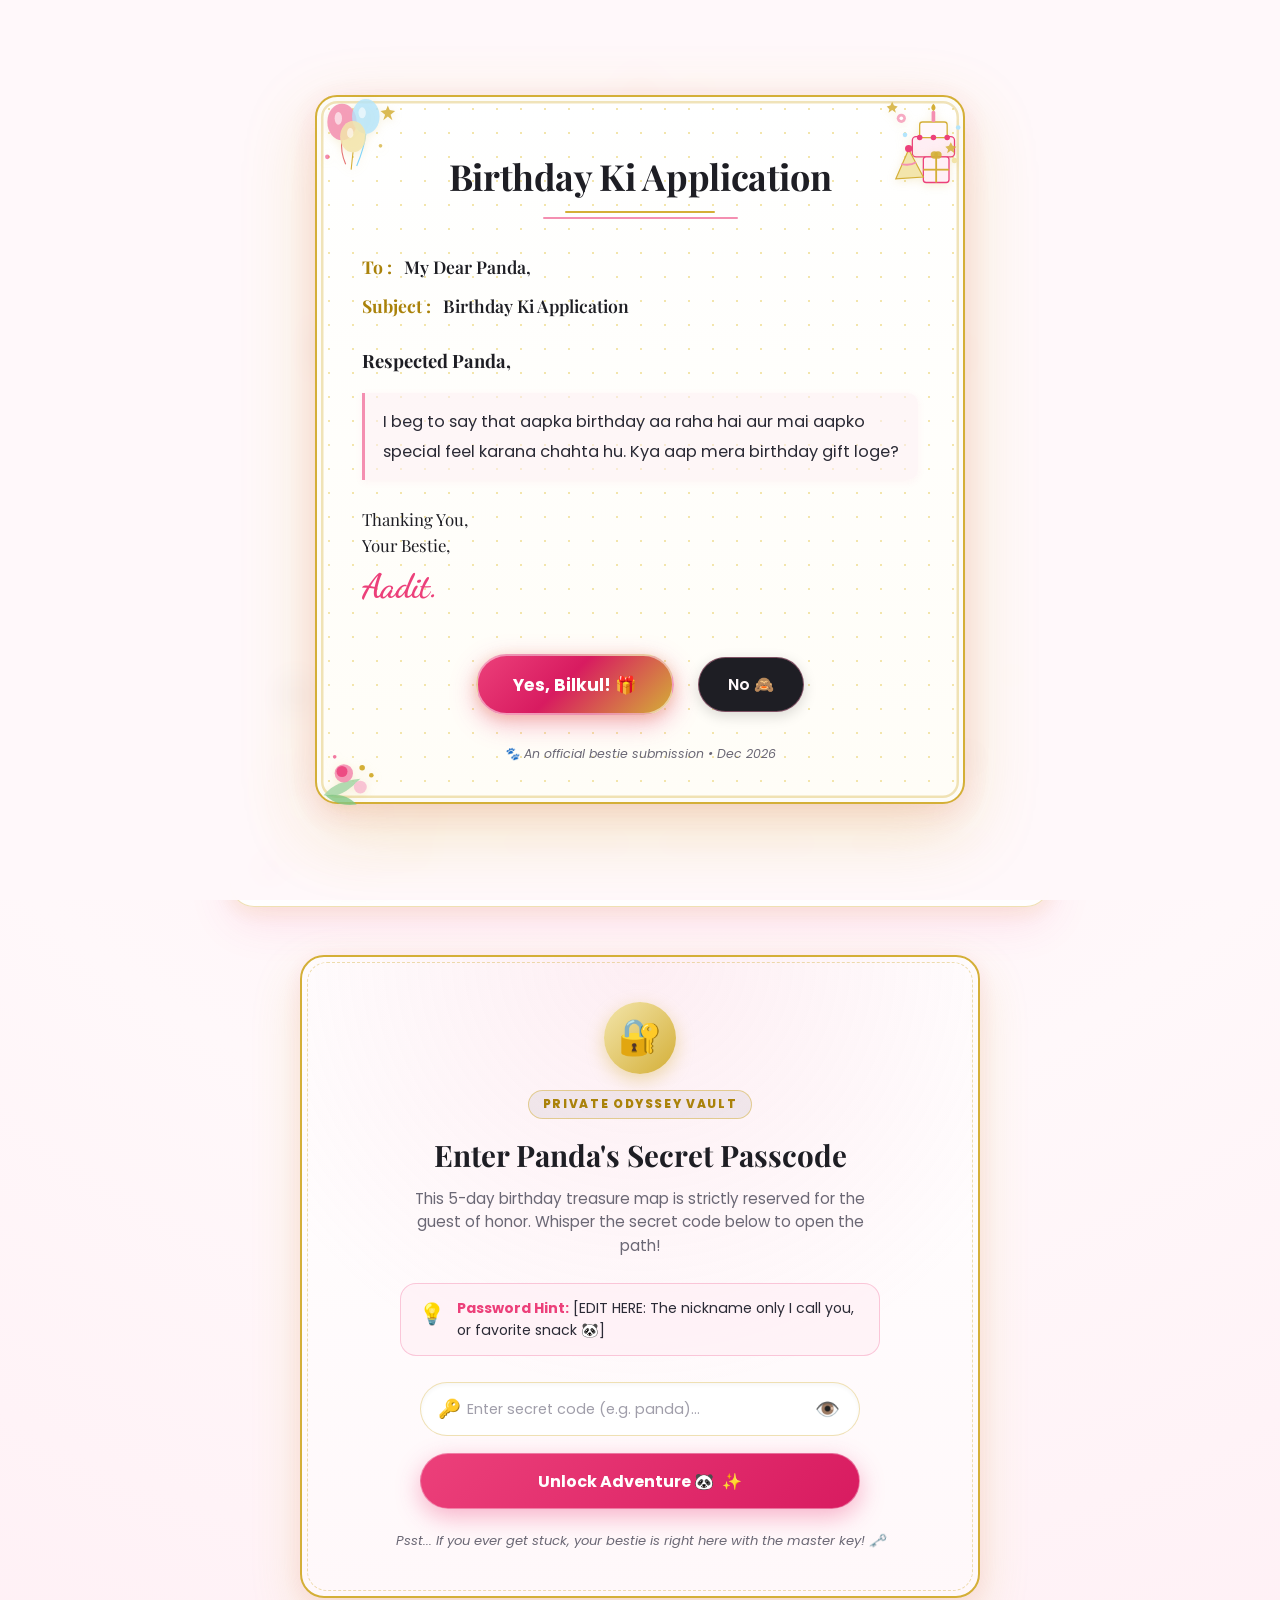
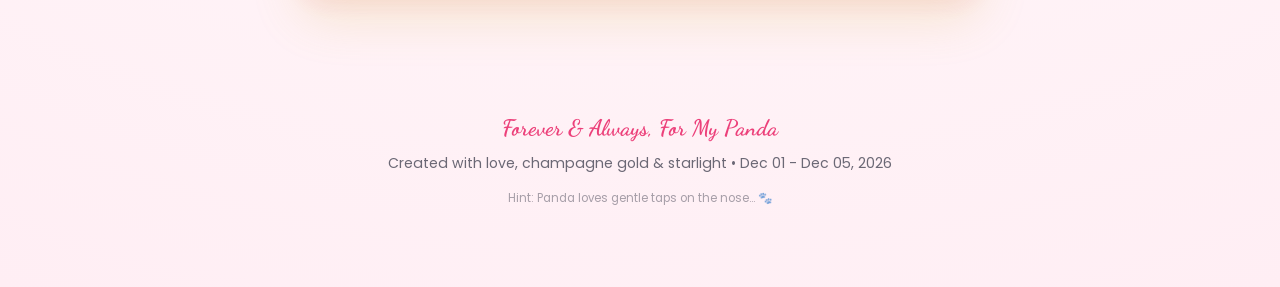
==== commit 630a14e1: "main" ====
--- a/index.html
+++ b/index.html
@@ -15,6 +15,136 @@
   <link rel="stylesheet" href="css/style.css">
 </head>
 <body>
+
+  <!-- Full-Screen Interactive "Birthday Ki Application" Intro Gate -->
+  <div class="application-gate-overlay" id="applicationGate">
+    <canvas id="appConfettiCanvas" class="app-confetti-canvas"></canvas>
+
+    <div class="application-card" id="applicationCard">
+      <!-- Watercolor Pastel Corner Flourishes (Inline SVG) -->
+      <!-- Top-Left: Pastel Balloons & Floating Gold Sparkles -->
+      <svg class="corner-flourish corner-top-left" viewBox="0 0 120 120" xmlns="http://www.w3.org/2000/svg" aria-hidden="true">
+        <!-- Pastel Balloons -->
+        <ellipse cx="36" cy="36" rx="16" ry="20" fill="#F48FB1" opacity="0.85" />
+        <ellipse cx="32" cy="32" rx="4" ry="7" fill="#FFFFFF" opacity="0.6" />
+        <path d="M 36 56 Q 34 68 40 82" stroke="#E57373" stroke-width="1.2" fill="none" />
+        
+        <ellipse cx="62" cy="30" rx="15" ry="19" fill="#B3E5FC" opacity="0.8" />
+        <ellipse cx="58" cy="26" rx="4" ry="6" fill="#FFFFFF" opacity="0.6" />
+        <path d="M 62 49 Q 60 65 52 84" stroke="#81D4FA" stroke-width="1.2" fill="none" />
+
+        <ellipse cx="48" cy="52" rx="14" ry="17" fill="#F3E5AB" opacity="0.85" />
+        <ellipse cx="45" cy="48" rx="3.5" ry="5.5" fill="#FFFFFF" opacity="0.6" />
+        <path d="M 48 69 Q 47 78 46 88" stroke="#D4AF37" stroke-width="1.2" fill="none" />
+        
+        <!-- Tiny Gold Stars & Sparkles -->
+        <polygon points="86,18 88,23 94,24 89,28 91,34 86,30 81,34 83,28 78,24 84,23" fill="#D4AF37" opacity="0.85" />
+        <circle cx="20" cy="74" r="2.5" fill="#EC407A" opacity="0.6" />
+        <circle cx="78" cy="62" r="2" fill="#D4AF37" opacity="0.75" />
+      </svg>
+
+      <!-- Top-Right: Birthday Cake, Candle & Golden Starlight -->
+      <svg class="corner-flourish corner-top-right" viewBox="0 0 120 120" xmlns="http://www.w3.org/2000/svg" aria-hidden="true">
+        <!-- Mini Tiered Cake -->
+        <rect x="56" y="52" width="46" height="22" rx="4" fill="#FFEEF4" stroke="#EC407A" stroke-width="1.4" />
+        <rect x="64" y="36" width="30" height="17" rx="3" fill="#FFF8FA" stroke="#D4AF37" stroke-width="1.4" />
+        <!-- Frosting drops -->
+        <circle cx="64" cy="53" r="3" fill="#EC407A" />
+        <circle cx="79" cy="53" r="3" fill="#EC407A" />
+        <circle cx="94" cy="53" r="3" fill="#EC407A" />
+        <!-- Candle & Golden Flame -->
+        <rect x="77" y="24" width="4" height="12" rx="1.5" fill="#F48FB1" />
+        <path d="M 79 16 C 76 19, 76 22, 79 24 C 82 22, 82 19, 79 16 Z" fill="#D4AF37" />
+        <!-- Pastel Flowers & Stars -->
+        <circle cx="44" cy="32" r="5" fill="#F48FB1" opacity="0.75" />
+        <circle cx="44" cy="32" r="2" fill="#FFFFFF" />
+        <polygon points="34,14 36,18 40,19 37,22 38,26 34,23 30,26 31,22 28,19 32,18" fill="#D4AF37" opacity="0.85" />
+        <circle cx="106" cy="42" r="2.5" fill="#B3E5FC" />
+        <circle cx="102" cy="78" r="3" fill="#F3E5AB" />
+      </svg>
+
+      <!-- Bottom-Left: Botanical Watercolor Rosebuds & Sage Leaves -->
+      <svg class="corner-flourish corner-bottom-left" viewBox="0 0 120 120" xmlns="http://www.w3.org/2000/svg" aria-hidden="true">
+        <!-- Sage Leaves -->
+        <path d="M 16 104 C 26 92, 38 88, 56 86 C 44 98, 32 108, 16 104 Z" fill="#A5D6A7" opacity="0.85" />
+        <path d="M 18 104 C 32 102, 44 105, 52 114 C 36 116, 26 112, 18 104 Z" fill="#81C784" opacity="0.8" />
+        <!-- Rosebud & Petals -->
+        <circle cx="38" cy="80" r="10" fill="#F48FB1" opacity="0.9" />
+        <circle cx="36" cy="78" r="6" fill="#EC407A" opacity="0.85" />
+        <circle cx="56" cy="95" r="7" fill="#F8BBD0" opacity="0.85" />
+        <!-- Gold Accent Berries & Dots -->
+        <circle cx="58" cy="74" r="3" fill="#D4AF37" />
+        <circle cx="68" cy="82" r="2.5" fill="#D4AF37" />
+        <circle cx="28" cy="62" r="2" fill="#EC407A" opacity="0.7" />
+      </svg>
+
+      <!-- Bottom-Right: Party Hat, Gift Box & Golden Sparkles -->
+      <svg class="corner-flourish corner-top-right corner-bottom-right" viewBox="0 0 120 120" xmlns="http://www.w3.org/2000/svg" aria-hidden="true">
+        <!-- Gift Box -->
+        <rect x="68" y="74" width="28" height="28" rx="3" fill="#FFF0F5" stroke="#EC407A" stroke-width="1.4" />
+        <line x1="82" y1="74" x2="82" y2="102" stroke="#D4AF37" stroke-width="2" />
+        <line x1="68" y1="88" x2="96" y2="88" stroke="#D4AF37" stroke-width="2" />
+        <!-- Ribbon Bow -->
+        <circle cx="80" cy="72" r="4" fill="#D4AF37" opacity="0.9" />
+        <circle cx="84" cy="72" r="4" fill="#D4AF37" opacity="0.9" />
+        <!-- Party Cone Hat -->
+        <polygon points="52,66 38,98 68,96" fill="#F3E5AB" stroke="#D4AF37" stroke-width="1.3" />
+        <circle cx="52" cy="65" r="4" fill="#EC407A" />
+        <path d="M 44 82 Q 54 84 60 80" stroke="#F48FB1" stroke-width="2" fill="none" />
+        <!-- Stars & Sparkles -->
+        <polygon points="98,58 100,62 104,63 101,66 102,70 98,67 94,70 95,66 92,63 96,62" fill="#D4AF37" opacity="0.85" />
+        <circle cx="48" cy="50" r="2.5" fill="#B3E5FC" />
+      </svg>
+
+      <!-- Formal School-Application Content -->
+      <div class="application-content-inner">
+        
+        <!-- Application Title with Hand-Drawn Style Double Underline -->
+        <div class="application-header">
+          <h1 class="application-title">Birthday Ki Application</h1>
+          <div class="application-double-underline">
+            <span class="underline-line line-top"></span>
+            <span class="underline-line line-bottom"></span>
+          </div>
+        </div>
+
+        <!-- Left-Aligned Formal Letter Body -->
+        <div class="application-body">
+          <p class="app-field"><span class="app-label">To :</span> <span class="app-recipient">My Dear Panda,</span></p>
+          <p class="app-field app-subject"><span class="app-label">Subject :</span> <span class="app-subject-text">Birthday Ki Application</span></p>
+
+          <p class="app-salutation">Respected Panda,</p>
+
+          <p class="app-paragraph">
+            I beg to say that aapka birthday aa raha hai aur mai aapko special feel karana chahta hu. Kya aap mera birthday gift loge?
+          </p>
+
+          <div class="application-closing">
+            <p>Thanking You,</p>
+            <p>Your Bestie,</p>
+            <p class="app-signature-name">Aadit.</p>
+          </div>
+        </div>
+
+        <!-- Interactive Yes & Shrinking No Action Buttons -->
+        <div class="application-actions" id="applicationActions">
+          <button type="button" class="btn-app-yes" id="appYesBtn" onclick="PandaLock.handleApplicationYes()">
+            <span class="btn-text">Yes, Bilkul! 🎁</span>
+          </button>
+          
+          <button type="button" class="btn-app-no" id="appNoBtn" onclick="PandaLock.handleApplicationNo()">
+            <span class="btn-text" id="appNoBtnText">No 🙈</span>
+          </button>
+        </div>
+
+        <!-- Footnote Hint -->
+        <div class="application-footer-hint">
+          <span>🐾 An official bestie submission • Dec 2026</span>
+        </div>
+
+      </div>
+    </div>
+  </div>
 
   <!-- Floating Ambient Particles Canvas -->
   <canvas id="particleCanvas"></canvas>
--- a/css/style.css
+++ b/css/style.css
@@ -3898,8 +3898,361 @@
   }
 }
 
-
-
-
-
-
+/* ========================================================
+   FULL-SCREEN INTERACTIVE "BIRTHDAY KI APPLICATION" GATE
+   ======================================================== */
+.application-gate-overlay {
+  position: fixed;
+  inset: 0;
+  z-index: 10000;
+  background: rgba(255, 248, 250, 0.95);
+  backdrop-filter: blur(14px);
+  -webkit-backdrop-filter: blur(14px);
+  display: flex;
+  align-items: center;
+  justify-content: center;
+  padding: 1.8rem 1.2rem;
+  overflow-y: auto;
+  transition: opacity 0.65s cubic-bezier(0.2, 0.8, 0.2, 1), transform 0.65s cubic-bezier(0.2, 0.8, 0.2, 1);
+}
+
+.application-gate-overlay.gate-fade-out {
+  opacity: 0;
+  transform: scale(1.05);
+  pointer-events: none;
+}
+
+.app-confetti-canvas {
+  position: absolute;
+  inset: 0;
+  width: 100%;
+  height: 100%;
+  pointer-events: none;
+  z-index: 25;
+}
+
+/* Application Paper Letter Card */
+.application-card {
+  position: relative;
+  max-width: 650px;
+  width: 100%;
+  margin: auto;
+  background: #FFFDF9;
+  background-image: 
+    radial-gradient(#F3E5AB 0.75px, transparent 0.75px),
+    linear-gradient(180deg, #FFFFFF 0%, #FFFDF7 100%);
+  background-size: 24px 24px, 100% 100%;
+  border: 2.5px solid var(--gold-metallic);
+  border-radius: 22px;
+  padding: 3.2rem 2.8rem 2.4rem;
+  box-shadow: 
+    0 25px 70px rgba(212, 175, 55, 0.28),
+    0 8px 30px rgba(236, 64, 122, 0.16),
+    inset 0 0 0 4px rgba(255, 255, 255, 0.9),
+    inset 0 0 0 6.5px rgba(212, 175, 55, 0.35);
+  overflow: visible;
+  transition: transform 0.4s ease, box-shadow 0.4s ease;
+  animation: appCardEntrance 0.75s cubic-bezier(0.2, 0.8, 0.2, 1) forwards;
+}
+
+@keyframes appCardEntrance {
+  0% {
+    opacity: 0;
+    transform: scale(0.92) translateY(24px);
+  }
+  100% {
+    opacity: 1;
+    transform: scale(1) translateY(0);
+  }
+}
+
+.application-card.app-card-accepted {
+  transform: scale(1.03);
+  box-shadow: 
+    0 30px 80px rgba(236, 64, 122, 0.35),
+    0 10px 40px rgba(212, 175, 55, 0.35);
+}
+
+/* Watercolor Corner Flourishes (Inline SVG) */
+.corner-flourish {
+  position: absolute;
+  width: 110px;
+  height: 110px;
+  pointer-events: none;
+  z-index: 5;
+  filter: drop-shadow(0 2px 5px rgba(212, 175, 55, 0.2));
+}
+
+.corner-top-left {
+  top: -8px;
+  left: -8px;
+}
+
+.corner-top-right {
+  top: -8px;
+  right: -8px;
+}
+
+.corner-bottom-left {
+  bottom: -8px;
+  left: -8px;
+}
+
+.corner-bottom-right {
+  bottom: -8px;
+  right: -8px;
+}
+
+/* Application Content Layout */
+.application-content-inner {
+  position: relative;
+  z-index: 10;
+}
+
+/* Title & Double Underline */
+.application-header {
+  text-align: center;
+  margin-bottom: 2rem;
+}
+
+.application-title {
+  font-family: var(--font-heading);
+  font-size: 2.25rem;
+  font-weight: 700;
+  color: var(--panda-black);
+  letter-spacing: -0.01em;
+  margin-bottom: 0.35rem;
+}
+
+.application-double-underline {
+  display: flex;
+  flex-direction: column;
+  align-items: center;
+  gap: 3.5px;
+  margin-top: 4px;
+}
+
+.underline-line {
+  display: block;
+  height: 2px;
+  border-radius: 2px;
+}
+
+.line-top {
+  width: 150px;
+  background: var(--gold-metallic);
+}
+
+.line-bottom {
+  width: 195px;
+  background: var(--rose-pink);
+}
+
+/* Formal Letter Body */
+.application-body {
+  text-align: left;
+  font-family: var(--font-heading);
+  color: var(--panda-black);
+  font-size: 1.1rem;
+  line-height: 1.8;
+  margin-bottom: 2rem;
+}
+
+.app-field {
+  margin-bottom: 0.45rem;
+}
+
+.app-label {
+  font-weight: 700;
+  color: var(--gold-dark);
+  margin-right: 0.5rem;
+}
+
+.app-recipient,
+.app-subject-text {
+  font-weight: 600;
+  color: var(--panda-black);
+}
+
+.app-subject {
+  margin-bottom: 1.4rem;
+}
+
+.app-salutation {
+  font-weight: 700;
+  font-size: 1.15rem;
+  color: var(--panda-black);
+  margin-bottom: 0.9rem;
+}
+
+.app-paragraph {
+  font-family: var(--font-body);
+  font-size: 1.02rem;
+  font-weight: 400;
+  line-height: 1.8;
+  color: #2A2A35;
+  background: rgba(254, 240, 245, 0.55);
+  border-left: 3.5px solid var(--rose-pink);
+  border-radius: 0 10px 10px 0;
+  padding: 0.9rem 1.15rem;
+  margin: 1rem 0 1.6rem;
+  box-shadow: 0 2px 8px rgba(236, 64, 122, 0.05);
+}
+
+.application-closing {
+  font-family: var(--font-heading);
+  font-size: 1.05rem;
+  line-height: 1.55;
+  margin-top: 1.2rem;
+}
+
+.app-signature-name {
+  font-family: var(--font-script);
+  font-size: 2.1rem;
+  font-weight: 700;
+  color: var(--rose-deep);
+  margin-top: 0.15rem;
+}
+
+/* Interactive Action Buttons */
+.application-actions {
+  display: flex;
+  justify-content: center;
+  align-items: center;
+  gap: 1.5rem;
+  margin: 2rem 0 1.2rem;
+  min-height: 80px;
+  position: relative;
+}
+
+/* Yes Button: Rose Pink & Champagne Gold */
+.btn-app-yes {
+  background: linear-gradient(135deg, var(--rose-deep) 0%, #D81B60 45%, var(--gold-metallic) 100%);
+  color: #FFFFFF;
+  border: 2px solid rgba(255, 255, 255, 0.5);
+  padding: 0.95rem 2.2rem;
+  border-radius: var(--radius-pill);
+  font-family: var(--font-body);
+  font-size: 1.08rem;
+  font-weight: 700;
+  cursor: pointer;
+  box-shadow: 
+    0 8px 26px rgba(236, 64, 122, 0.4),
+    0 3px 12px rgba(212, 175, 55, 0.28);
+  transition: transform 0.35s cubic-bezier(0.34, 1.56, 0.64, 1), box-shadow 0.35s ease;
+  position: relative;
+  z-index: 2;
+  display: inline-flex;
+  align-items: center;
+  justify-content: center;
+  white-space: nowrap;
+}
+
+.btn-app-yes:hover {
+  transform: scale(1.05);
+  box-shadow: 
+    0 12px 34px rgba(236, 64, 122, 0.5),
+    0 6px 18px rgba(212, 175, 55, 0.35);
+}
+
+.btn-app-yes.yes-mega-pulse {
+  animation: megaPulseYes 1.8s ease-in-out infinite alternate;
+}
+
+@keyframes megaPulseYes {
+  0% {
+    box-shadow: 
+      0 8px 25px rgba(236, 64, 122, 0.45),
+      0 0 15px rgba(212, 175, 55, 0.4);
+  }
+  100% {
+    box-shadow: 
+      0 16px 42px rgba(236, 64, 122, 0.65),
+      0 0 35px rgba(212, 175, 55, 0.85);
+  }
+}
+
+/* No Button: Soft Charcoal/Blush */
+.btn-app-no {
+  background: #1E1E24;
+  color: #FFF8FA;
+  border: 1.5px solid rgba(244, 143, 177, 0.45);
+  padding: 0.88rem 1.8rem;
+  border-radius: var(--radius-pill);
+  font-family: var(--font-body);
+  font-size: 1rem;
+  font-weight: 600;
+  cursor: pointer;
+  box-shadow: 0 4px 14px rgba(0, 0, 0, 0.15);
+  transition: transform 0.35s cubic-bezier(0.34, 1.56, 0.64, 1), opacity 0.3s ease;
+  position: relative;
+  z-index: 1;
+  display: inline-flex;
+  align-items: center;
+  justify-content: center;
+  white-space: nowrap;
+}
+
+.btn-app-no:hover {
+  background: #2B2B36;
+  border-color: var(--rose-pink);
+}
+
+/* Footnote Hint */
+.application-footer-hint {
+  font-size: 0.78rem;
+  color: var(--panda-muted);
+  text-align: center;
+  font-style: italic;
+  margin-top: 0.6rem;
+}
+
+/* Responsive Styles for Mobile */
+@media (max-width: 640px) {
+  .application-card {
+    padding: 2.2rem 1.4rem 1.8rem;
+    border-radius: 18px;
+  }
+
+  .application-title {
+    font-size: 1.7rem;
+  }
+
+  .corner-flourish {
+    width: 75px;
+    height: 75px;
+  }
+
+  .application-body {
+    font-size: 1rem;
+  }
+
+  .app-paragraph {
+    font-size: 0.94rem;
+    padding: 0.75rem 0.95rem;
+  }
+
+  .app-signature-name {
+    font-size: 1.75rem;
+  }
+
+  .application-actions {
+    gap: 1rem;
+  }
+
+  .btn-app-yes {
+    font-size: 0.98rem;
+    padding: 0.85rem 1.6rem;
+  }
+
+  .btn-app-no {
+    font-size: 0.92rem;
+    padding: 0.8rem 1.4rem;
+  }
+}
+
+
+
+
+
+
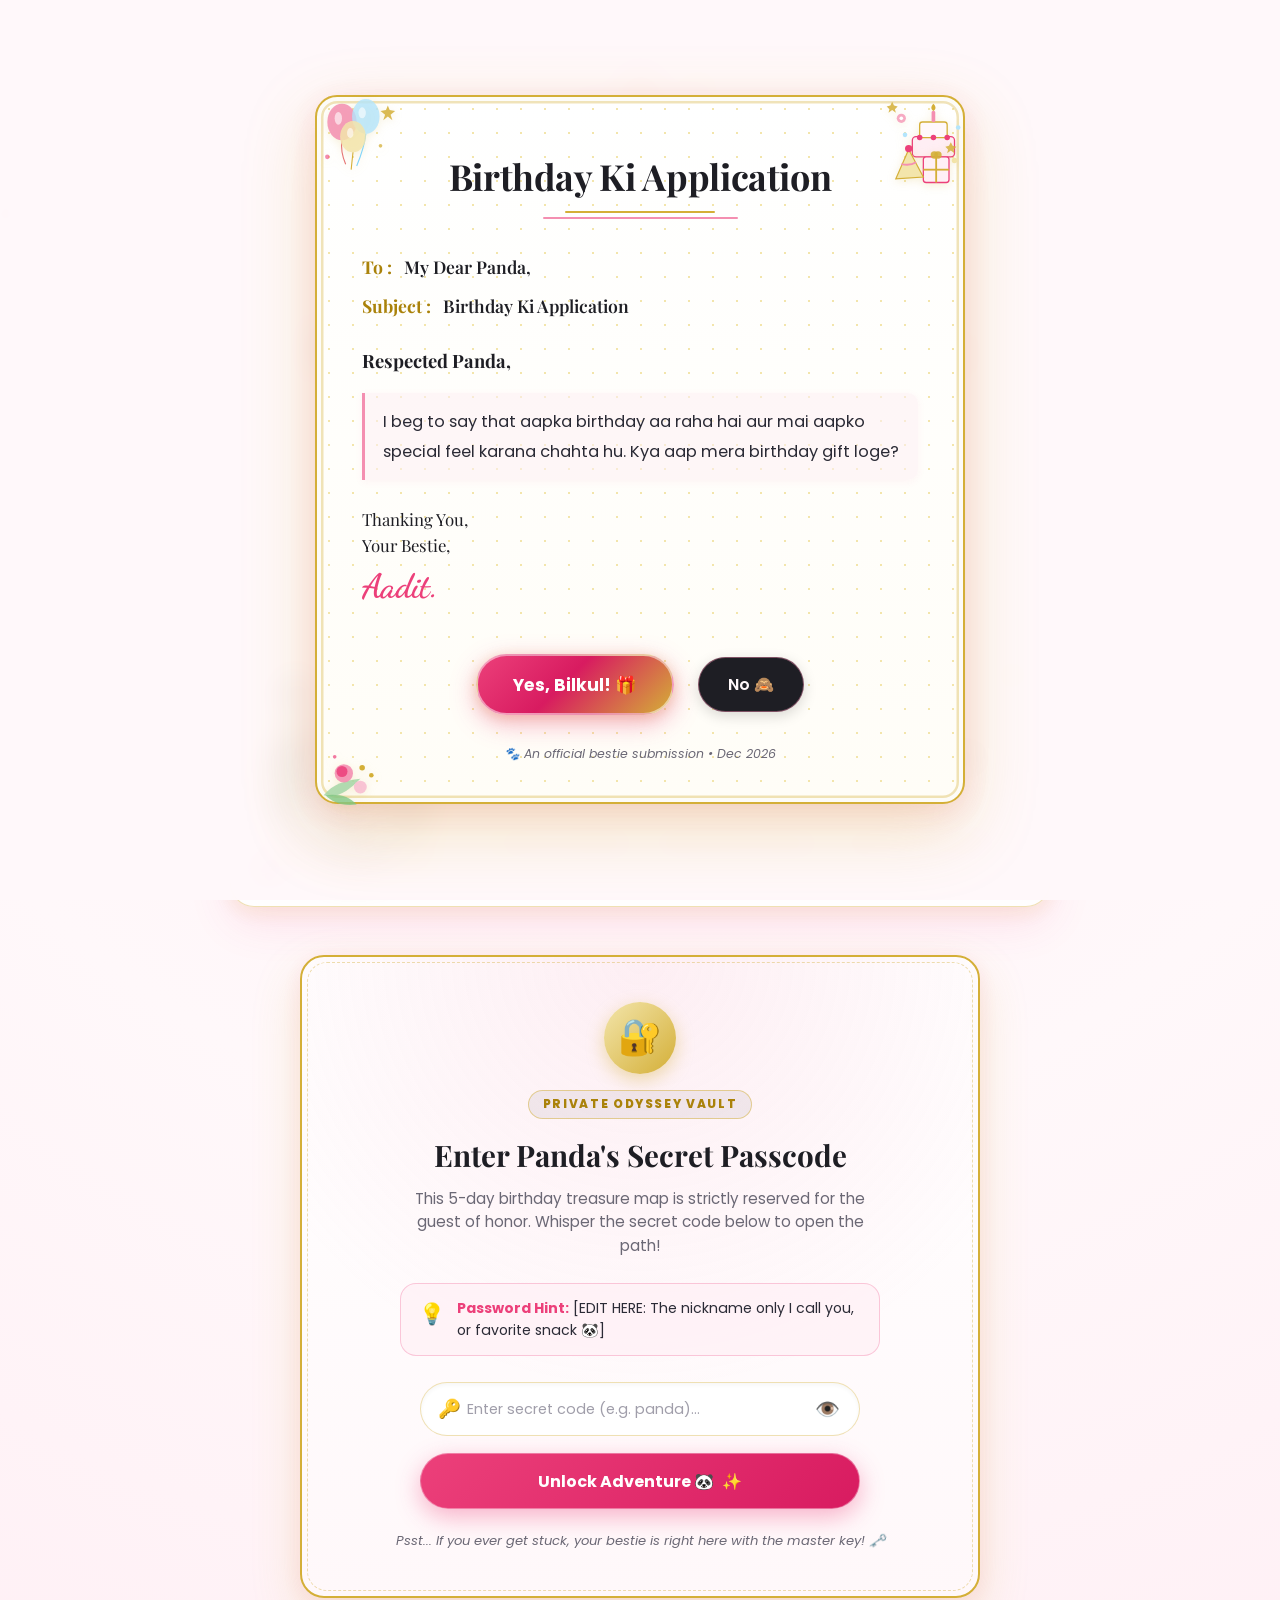
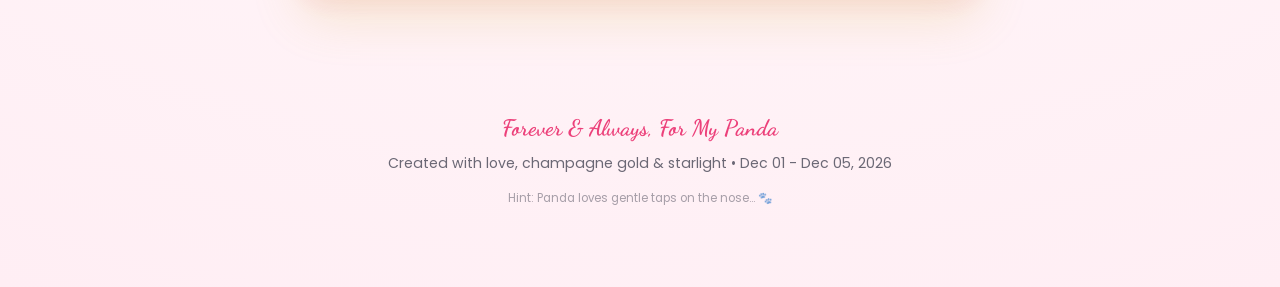
==== commit 8d29a12b: "face" ====
--- a/index.html
+++ b/index.html
@@ -295,11 +295,12 @@
             <!-- Double-Ring Champagne Gold & Rose Pink Portrait Frame -->
             <div class="showcase-portrait-frame">
               <img 
-                src="assets/panda-showcase.jpg" 
+                src="assets/panda-showcase.jpg?v=2" 
                 alt="Panda - The Birthday Star" 
                 class="showcase-img"
                 id="showcaseImg"
-                onerror="this.style.display='none'; document.getElementById('showcaseFallback').style.display='flex';"
+                onload="const fb = document.getElementById('showcaseFallback'); if (fb) fb.style.display='none';"
+                onerror="this.style.display='none'; const fb = document.getElementById('showcaseFallback'); if (fb) fb.style.display='flex';"
               />
               <!-- Styled Fallback Placeholder when photo not yet dropped -->
               <div class="showcase-photo-fallback" id="showcaseFallback">
--- a/css/style.css
+++ b/css/style.css
@@ -3476,6 +3476,7 @@
   height: 100%;
   border-radius: 50%;
   object-fit: cover;
+  object-position: center center;
   display: block;
 }
 
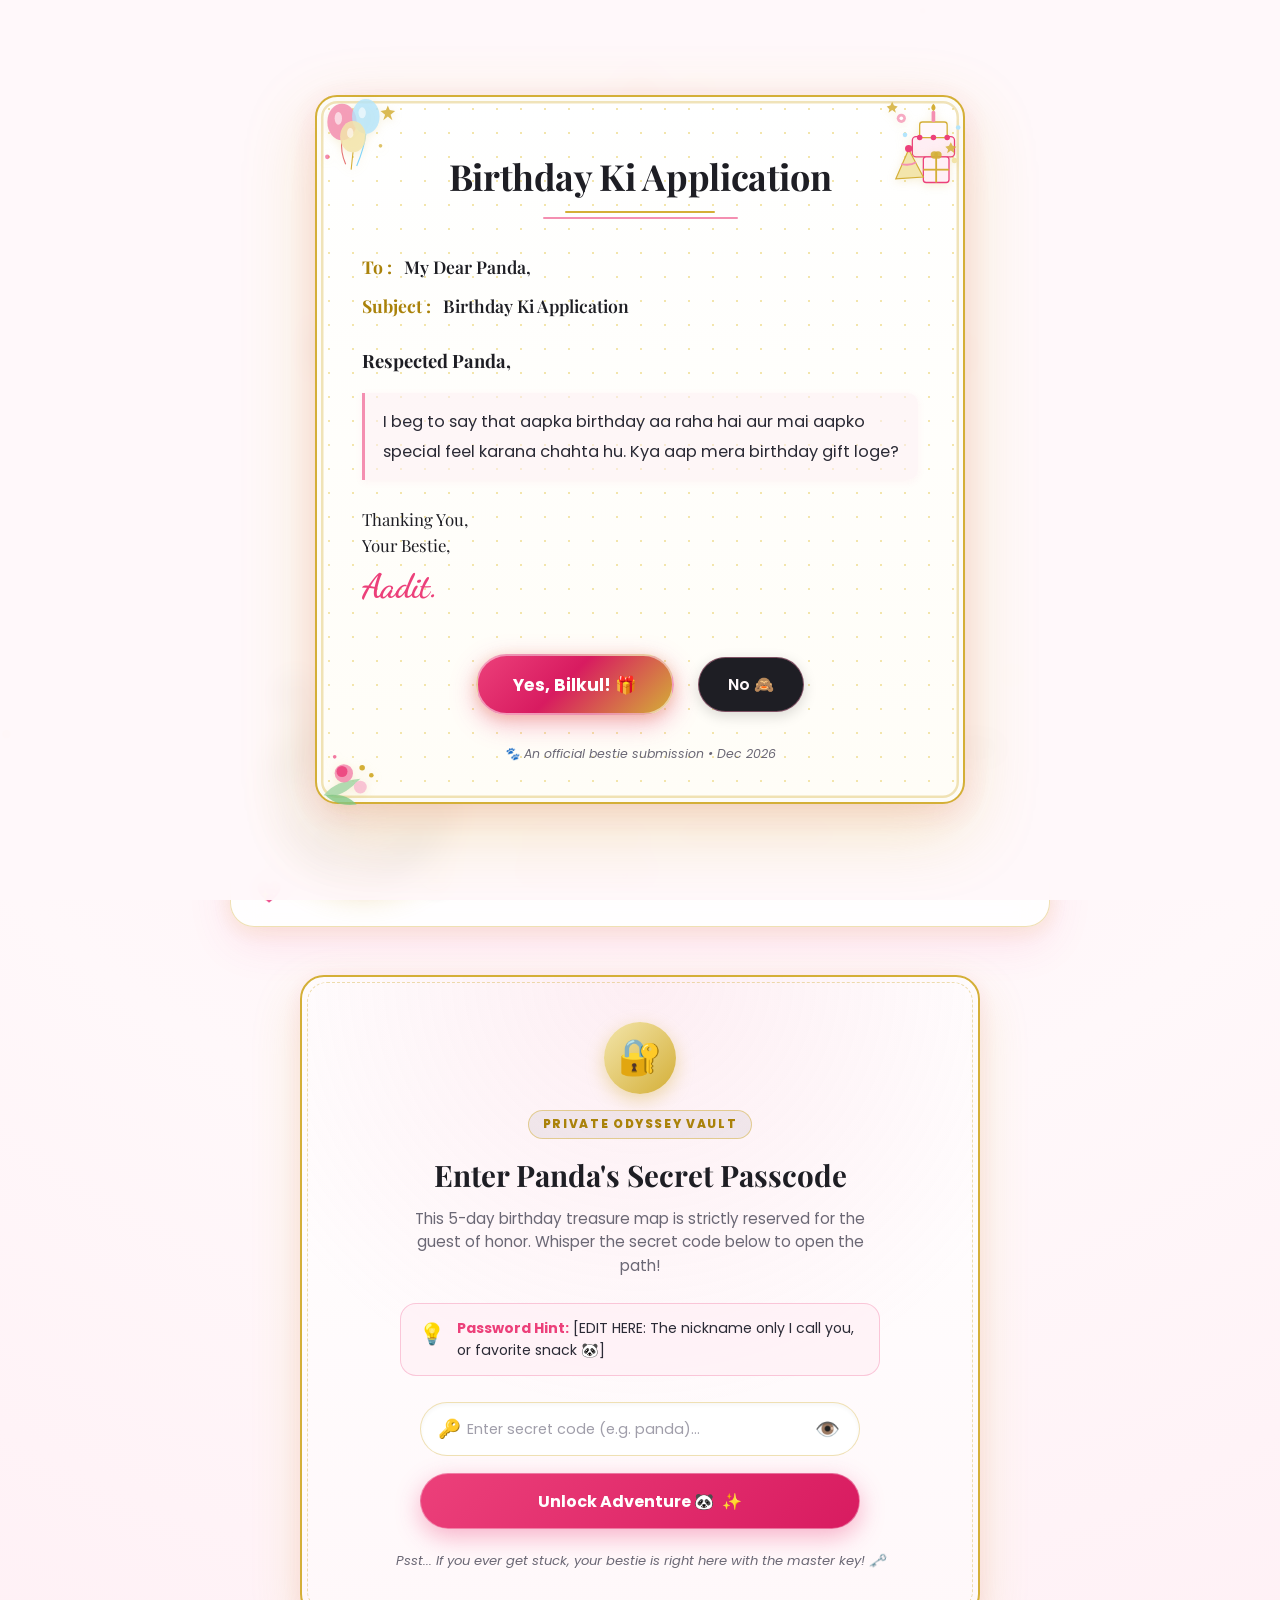
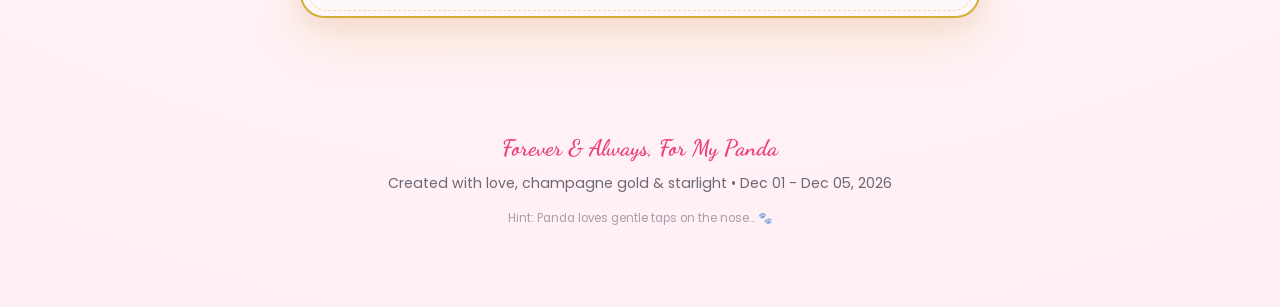
==== commit fce069d7: "pic adjust" ====
--- a/index.html
+++ b/index.html
@@ -295,7 +295,7 @@
             <!-- Double-Ring Champagne Gold & Rose Pink Portrait Frame -->
             <div class="showcase-portrait-frame">
               <img 
-                src="assets/panda-showcase.jpg?v=2" 
+                src="assets/panda-showcase.jpg?v=3" 
                 alt="Panda - The Birthday Star" 
                 class="showcase-img"
                 id="showcaseImg"
--- a/css/style.css
+++ b/css/style.css
@@ -3417,7 +3417,7 @@
   top: -16px;
   left: 50%;
   transform: translateX(-50%);
-  width: 170px;
+  width: 190px;
   height: 38px;
   pointer-events: none;
   z-index: 2;
@@ -3455,8 +3455,8 @@
 }
 
 .showcase-portrait-frame {
-  width: 175px;
-  height: 175px;
+  width: 195px;
+  height: 195px;
   border-radius: 50%;
   padding: 5px;
   background: linear-gradient(135deg, var(--gold-light) 0%, var(--gold-metallic) 50%, var(--rose-pink) 100%);
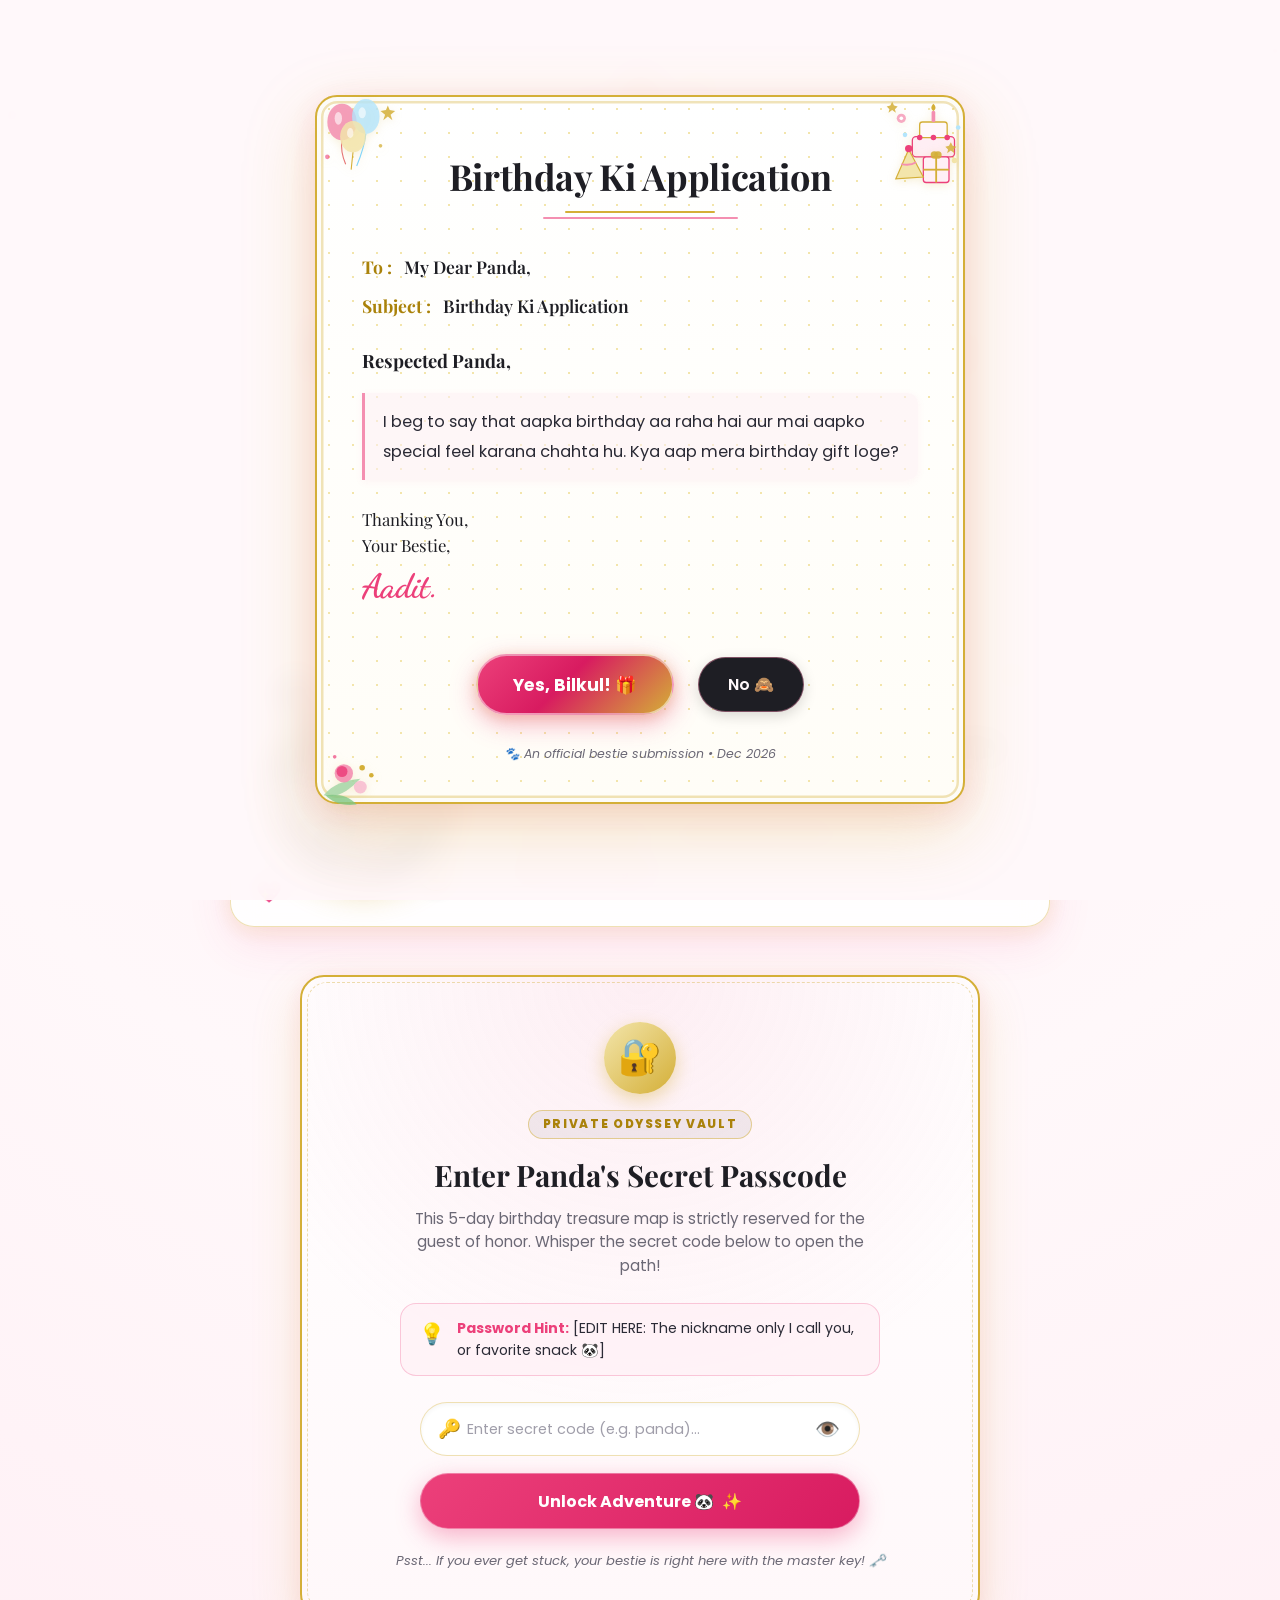
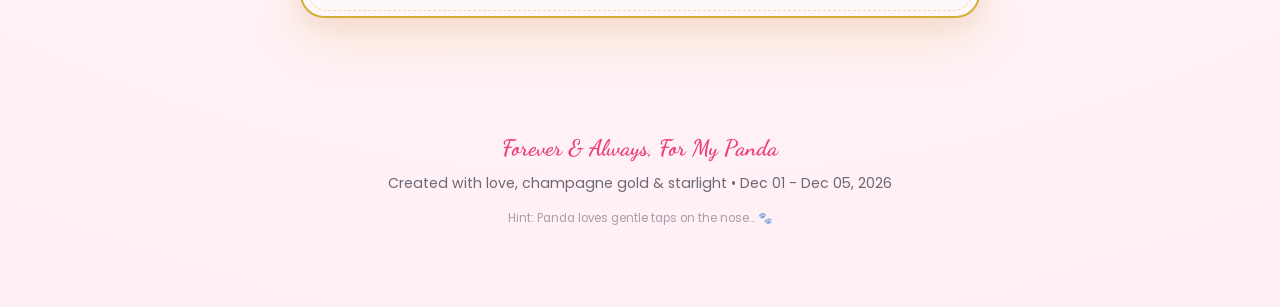
==== commit e9e285dc: "applica" ====
--- a/index.html
+++ b/index.html
@@ -6,13 +6,25 @@
   <title>Panda's Birthday Odyssey | 5-Day Midnight Countdown</title>
   <link rel="icon" href="data:image/svg+xml,<svg xmlns=%22http://www.w3.org/2000/svg%22 viewBox=%220 0 100 100%22><text y=%22.9em%22 font-size=%2290%22>🐼</text></svg>">
   
-  <!-- Luxe Google Fonts -->
+  <!-- Luxe Google Fonts (display=block prevents font jumping/FOUT on reload) -->
   <link rel="preconnect" href="https://fonts.googleapis.com">
   <link rel="preconnect" href="https://fonts.gstatic.com" crossorigin>
-  <link href="https://fonts.googleapis.com/css2?family=Dancing+Script:wght@600;700&family=Playfair+Display:ital,wght@0,500;0,600;0,700;0,800;1,400&family=Poppins:wght@300;400;500;600;700&display=swap" rel="stylesheet">
+  <link rel="preload" as="style" href="https://fonts.googleapis.com/css2?family=Dancing+Script:wght@600;700&family=Playfair+Display:ital,wght@0,500;0,600;0,700;0,800;1,400&family=Poppins:wght@300;400;500;600;700&display=block">
+  <link href="https://fonts.googleapis.com/css2?family=Dancing+Script:wght@600;700&family=Playfair+Display:ital,wght@0,500;0,600;0,700;0,800;1,400&family=Poppins:wght@300;400;500;600;700&display=block" rel="stylesheet">
   
   <!-- Luxe Panda Stylesheet -->
   <link rel="stylesheet" href="css/style.css">
+
+  <script>
+    // Ensure fonts are ready before rendering to eliminate font jump on reload
+    if (document.fonts && document.fonts.ready) {
+      document.fonts.ready.then(() => {
+        document.documentElement.classList.add('fonts-ready');
+      });
+    } else {
+      document.documentElement.classList.add('fonts-ready');
+    }
+  </script>
 </head>
 <body>
 
--- a/css/style.css
+++ b/css/style.css
@@ -3,8 +3,6 @@
    Theme: Soft pearl, blush white, rose pink, champagne gold,
           and panda charcoal black.
    ======================================================== */
-
-@import url('https://fonts.googleapis.com/css2?family=Dancing+Script:wght@600;700&family=Playfair+Display:ital,wght@0,500;0,600;0,700;0,800;1,400&family=Poppins:wght@300;400;500;600;700&display=swap');
 
 :root {
   --bg-pearl: #FFF8FA;
@@ -3933,6 +3931,11 @@
 }
 
 /* Application Paper Letter Card */
+html:not(.fonts-ready) .application-card {
+  opacity: 0;
+  visibility: hidden;
+}
+
 .application-card {
   position: relative;
   max-width: 650px;
@@ -3953,7 +3956,10 @@
     inset 0 0 0 6.5px rgba(212, 175, 55, 0.35);
   overflow: visible;
   transition: transform 0.4s ease, box-shadow 0.4s ease;
-  animation: appCardEntrance 0.75s cubic-bezier(0.2, 0.8, 0.2, 1) forwards;
+  animation: appCardEntrance 0.65s cubic-bezier(0.2, 0.8, 0.2, 1) forwards;
+  -webkit-font-smoothing: antialiased;
+  -moz-osx-font-smoothing: grayscale;
+  text-rendering: optimizeLegibility;
 }
 
 @keyframes appCardEntrance {
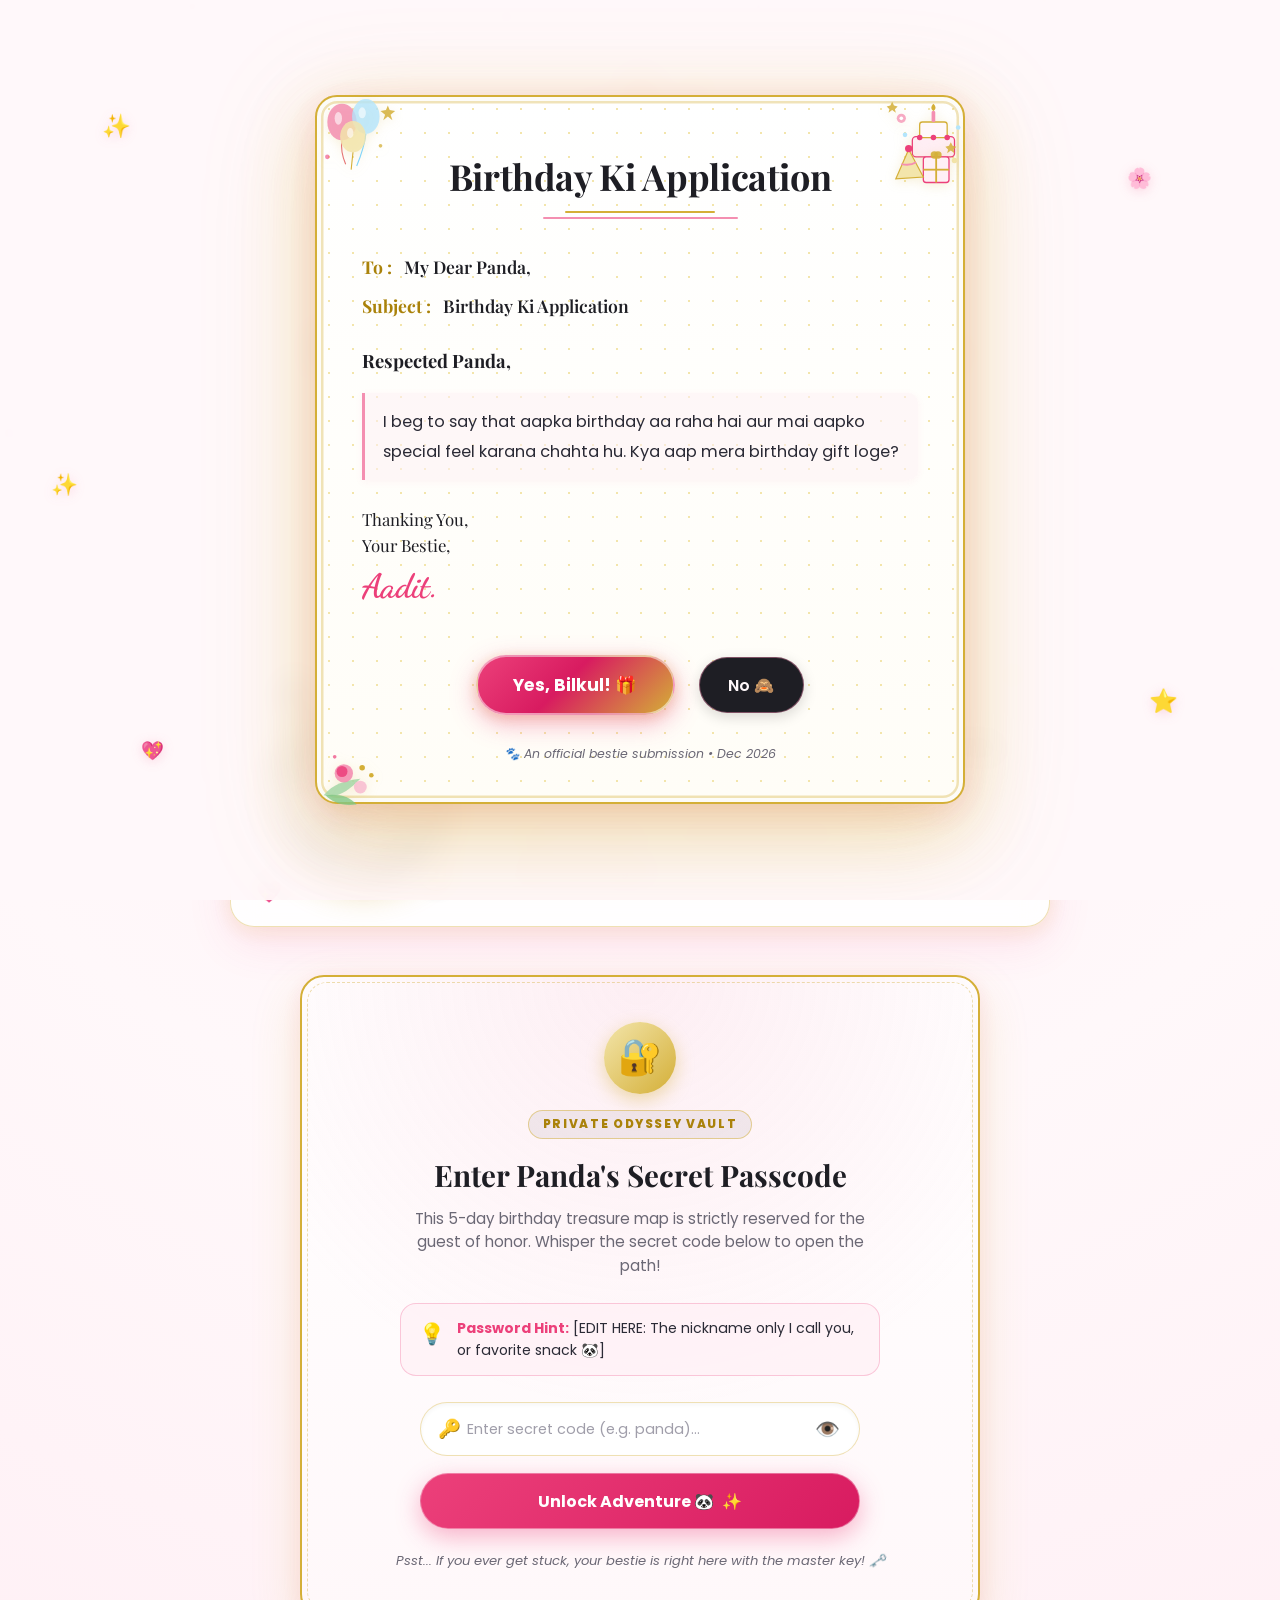
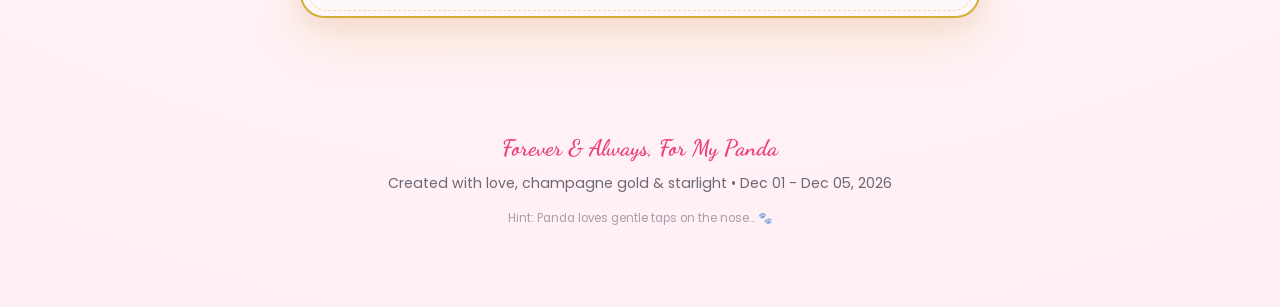
==== commit d103c9da: "animation" ====
--- a/index.html
+++ b/index.html
@@ -32,7 +32,19 @@
   <div class="application-gate-overlay" id="applicationGate">
     <canvas id="appConfettiCanvas" class="app-confetti-canvas"></canvas>
 
+    <!-- Floating Ambient Sparkles & Pastel Elements -->
+    <div class="app-floating-decor" aria-hidden="true">
+      <span class="decor-sparkle decor-sp-1">✨</span>
+      <span class="decor-sparkle decor-sp-2">🌸</span>
+      <span class="decor-sparkle decor-sp-3">💖</span>
+      <span class="decor-sparkle decor-sp-4">⭐</span>
+      <span class="decor-sparkle decor-sp-5">✨</span>
+    </div>
+
     <div class="application-card" id="applicationCard">
+      <!-- Golden Shimmer Light Sweep Effect on Entrance -->
+      <div class="card-shimmer-sweep" aria-hidden="true"></div>
+
       <!-- Watercolor Pastel Corner Flourishes (Inline SVG) -->
       <!-- Top-Left: Pastel Balloons & Floating Gold Sparkles -->
       <svg class="corner-flourish corner-top-left" viewBox="0 0 120 120" xmlns="http://www.w3.org/2000/svg" aria-hidden="true">
--- a/css/style.css
+++ b/css/style.css
@@ -3930,6 +3930,39 @@
   z-index: 25;
 }
 
+/* Floating Ambient Sparkles in Overlay Background */
+.app-floating-decor {
+  position: absolute;
+  inset: 0;
+  pointer-events: none;
+  overflow: hidden;
+  z-index: 2;
+}
+
+.decor-sparkle {
+  position: absolute;
+  font-size: 1.45rem;
+  animation: floatTwinkle 3.8s ease-in-out infinite alternate;
+  filter: drop-shadow(0 2px 6px rgba(236, 64, 122, 0.2));
+}
+
+.decor-sp-1 { top: 12%; left: 8%; animation-delay: 0.1s; }
+.decor-sp-2 { top: 18%; right: 10%; animation-delay: 0.8s; font-size: 1.25rem; }
+.decor-sp-3 { bottom: 15%; left: 11%; animation-delay: 1.4s; font-size: 1.15rem; }
+.decor-sp-4 { bottom: 20%; right: 8%; animation-delay: 2.1s; }
+.decor-sp-5 { top: 52%; left: 4%; animation-delay: 2.6s; font-size: 1.35rem; }
+
+@keyframes floatTwinkle {
+  0% {
+    transform: translateY(0) scale(0.85) rotate(0deg);
+    opacity: 0.4;
+  }
+  100% {
+    transform: translateY(-18px) scale(1.15) rotate(16deg);
+    opacity: 0.95;
+  }
+}
+
 /* Application Paper Letter Card */
 html:not(.fonts-ready) .application-card {
   opacity: 0;
@@ -3956,20 +3989,65 @@
     inset 0 0 0 6.5px rgba(212, 175, 55, 0.35);
   overflow: visible;
   transition: transform 0.4s ease, box-shadow 0.4s ease;
-  animation: appCardEntrance 0.65s cubic-bezier(0.2, 0.8, 0.2, 1) forwards;
+  transform-origin: center top;
+  animation: paperUnfoldEntrance 0.85s cubic-bezier(0.16, 1, 0.3, 1) forwards;
   -webkit-font-smoothing: antialiased;
   -moz-osx-font-smoothing: grayscale;
   text-rendering: optimizeLegibility;
 }
 
-@keyframes appCardEntrance {
+/* 3D Paper Unfold Letter Entrance Animation */
+@keyframes paperUnfoldEntrance {
   0% {
     opacity: 0;
-    transform: scale(0.92) translateY(24px);
+    transform: perspective(1200px) rotateX(16deg) translateY(42px) scale(0.9);
+    filter: drop-shadow(0 6px 15px rgba(0, 0, 0, 0.06));
+  }
+  65% {
+    opacity: 1;
+    transform: perspective(1200px) rotateX(-2deg) translateY(-4px) scale(1.015);
+    filter: drop-shadow(0 28px 65px rgba(212, 175, 55, 0.32));
   }
   100% {
     opacity: 1;
-    transform: scale(1) translateY(0);
+    transform: perspective(1200px) rotateX(0deg) translateY(0) scale(1);
+    filter: drop-shadow(0 20px 50px rgba(212, 175, 55, 0.22));
+  }
+}
+
+/* Golden Shimmer Light Reflection Sweep Across the Paper */
+.card-shimmer-sweep {
+  position: absolute;
+  inset: 0;
+  border-radius: 22px;
+  background: linear-gradient(
+    105deg,
+    transparent 20%,
+    rgba(255, 255, 255, 0.7) 45%,
+    rgba(243, 229, 171, 0.75) 50%,
+    rgba(244, 143, 177, 0.35) 55%,
+    transparent 80%
+  );
+  background-size: 250% 100%;
+  pointer-events: none;
+  z-index: 15;
+  animation: shimmerLightSweep 1.6s cubic-bezier(0.2, 0.8, 0.2, 1) 0.3s forwards;
+}
+
+@keyframes shimmerLightSweep {
+  0% {
+    background-position: 150% 0;
+    opacity: 0;
+  }
+  25% {
+    opacity: 0.9;
+  }
+  80% {
+    opacity: 0.6;
+  }
+  100% {
+    background-position: -80% 0;
+    opacity: 0;
   }
 }
 
@@ -3980,34 +4058,54 @@
     0 10px 40px rgba(212, 175, 55, 0.35);
 }
 
-/* Watercolor Corner Flourishes (Inline SVG) */
+/* Staggered Blooming Watercolor Corner Flourishes */
 .corner-flourish {
   position: absolute;
   width: 110px;
   height: 110px;
   pointer-events: none;
   z-index: 5;
-  filter: drop-shadow(0 2px 5px rgba(212, 175, 55, 0.2));
+  filter: drop-shadow(0 2px 6px rgba(212, 175, 55, 0.2));
+  opacity: 0;
+  transform-origin: center center;
 }
 
 .corner-top-left {
   top: -8px;
   left: -8px;
+  animation: flourishBloom 0.7s cubic-bezier(0.34, 1.56, 0.64, 1) 0.32s forwards;
 }
 
 .corner-top-right {
   top: -8px;
   right: -8px;
+  animation: flourishBloom 0.7s cubic-bezier(0.34, 1.56, 0.64, 1) 0.46s forwards;
 }
 
 .corner-bottom-left {
   bottom: -8px;
   left: -8px;
+  animation: flourishBloom 0.7s cubic-bezier(0.34, 1.56, 0.64, 1) 0.6s forwards;
 }
 
 .corner-bottom-right {
   bottom: -8px;
   right: -8px;
+  animation: flourishBloom 0.7s cubic-bezier(0.34, 1.56, 0.64, 1) 0.74s forwards;
+}
+
+@keyframes flourishBloom {
+  0% {
+    opacity: 0;
+    transform: scale(0.3) rotate(-14deg);
+  }
+  70% {
+    transform: scale(1.12) rotate(3deg);
+  }
+  100% {
+    opacity: 1;
+    transform: scale(1) rotate(0deg);
+  }
 }
 
 /* Application Content Layout */
@@ -4043,16 +4141,31 @@
   display: block;
   height: 2px;
   border-radius: 2px;
+  transform-origin: center;
+  animation: lineDrawIn 0.6s cubic-bezier(0.2, 0.8, 0.2, 1) both;
 }
 
 .line-top {
   width: 150px;
   background: var(--gold-metallic);
+  animation-delay: 0.5s;
 }
 
 .line-bottom {
   width: 195px;
   background: var(--rose-pink);
+  animation-delay: 0.65s;
+}
+
+@keyframes lineDrawIn {
+  0% {
+    transform: scaleX(0);
+    opacity: 0;
+  }
+  100% {
+    transform: scaleX(1);
+    opacity: 1;
+  }
 }
 
 /* Formal Letter Body */
@@ -4130,6 +4243,18 @@
   margin: 2rem 0 1.2rem;
   min-height: 80px;
   position: relative;
+  animation: buttonsEntrance 0.65s cubic-bezier(0.34, 1.56, 0.64, 1) 0.72s both;
+}
+
+@keyframes buttonsEntrance {
+  0% {
+    opacity: 0;
+    transform: translateY(18px) scale(0.92);
+  }
+  100% {
+    opacity: 1;
+    transform: translateY(0) scale(1);
+  }
 }
 
 /* Yes Button: Rose Pink & Champagne Gold */
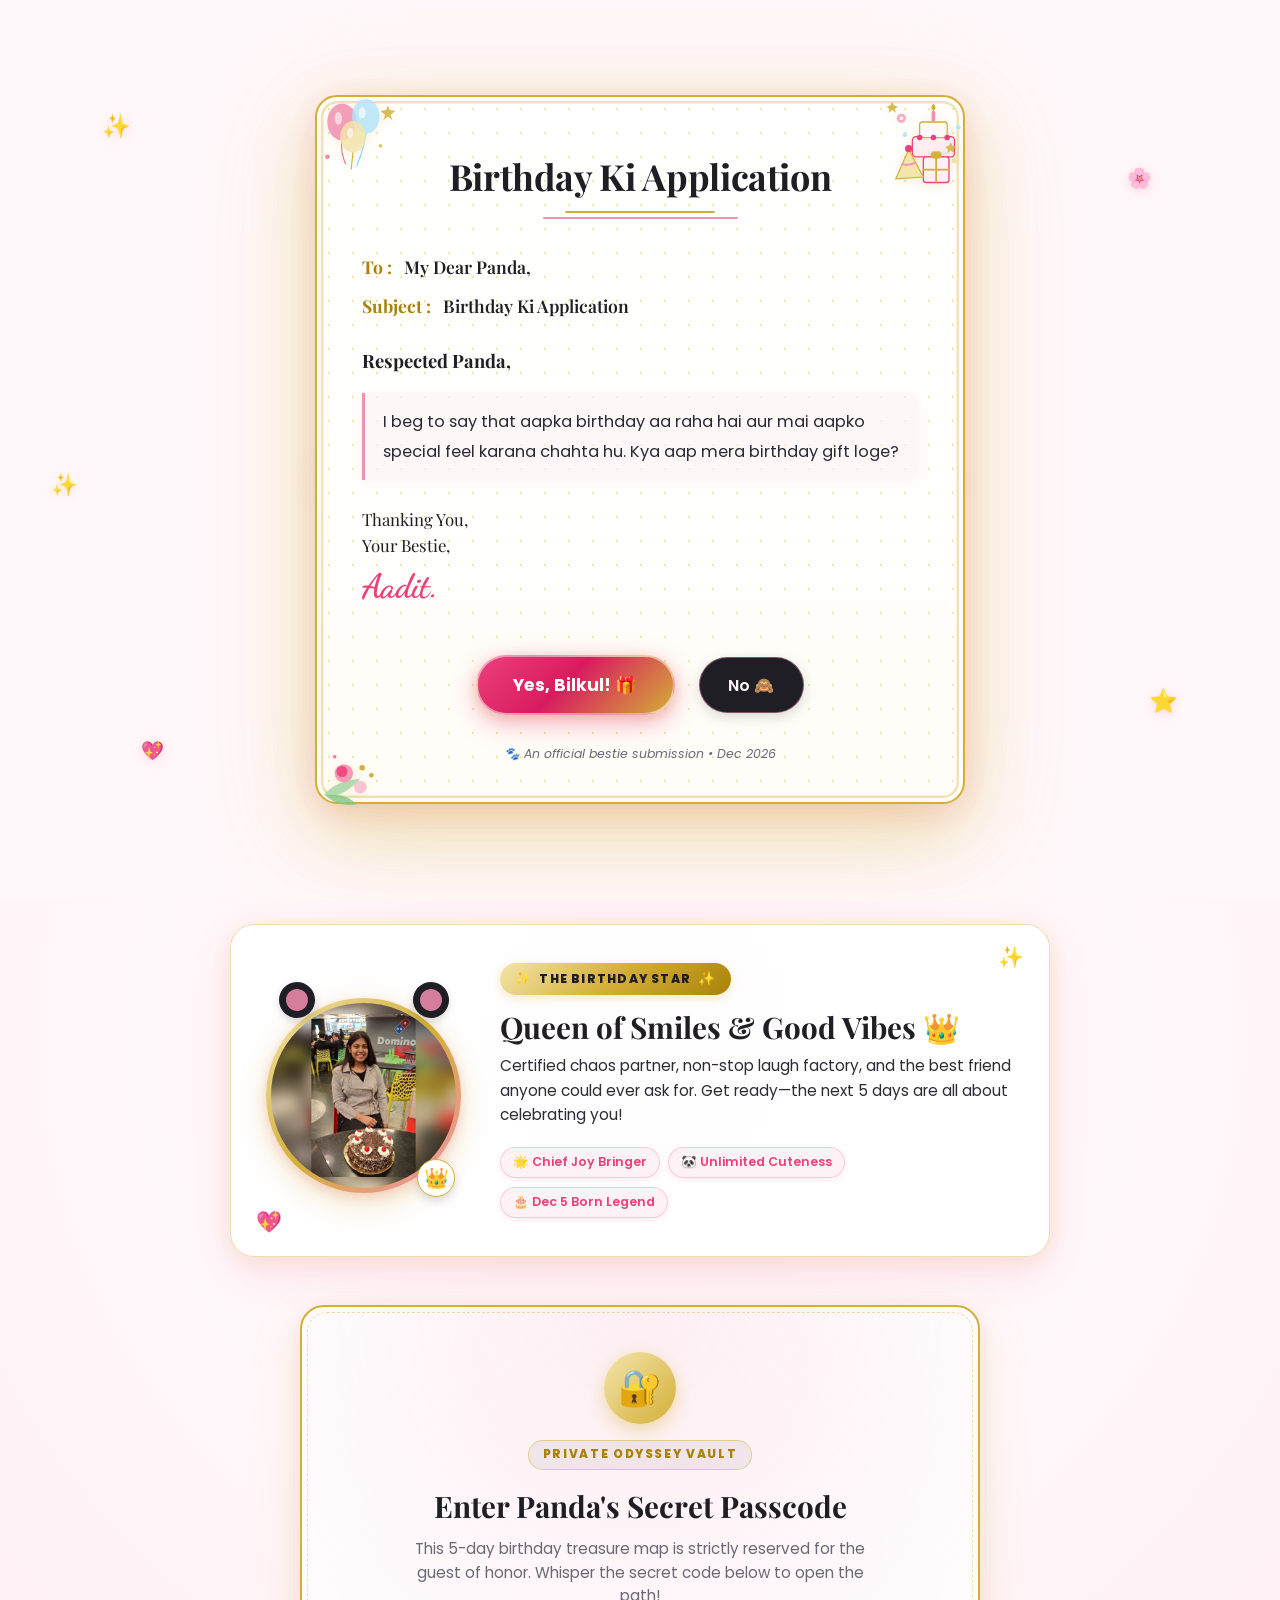
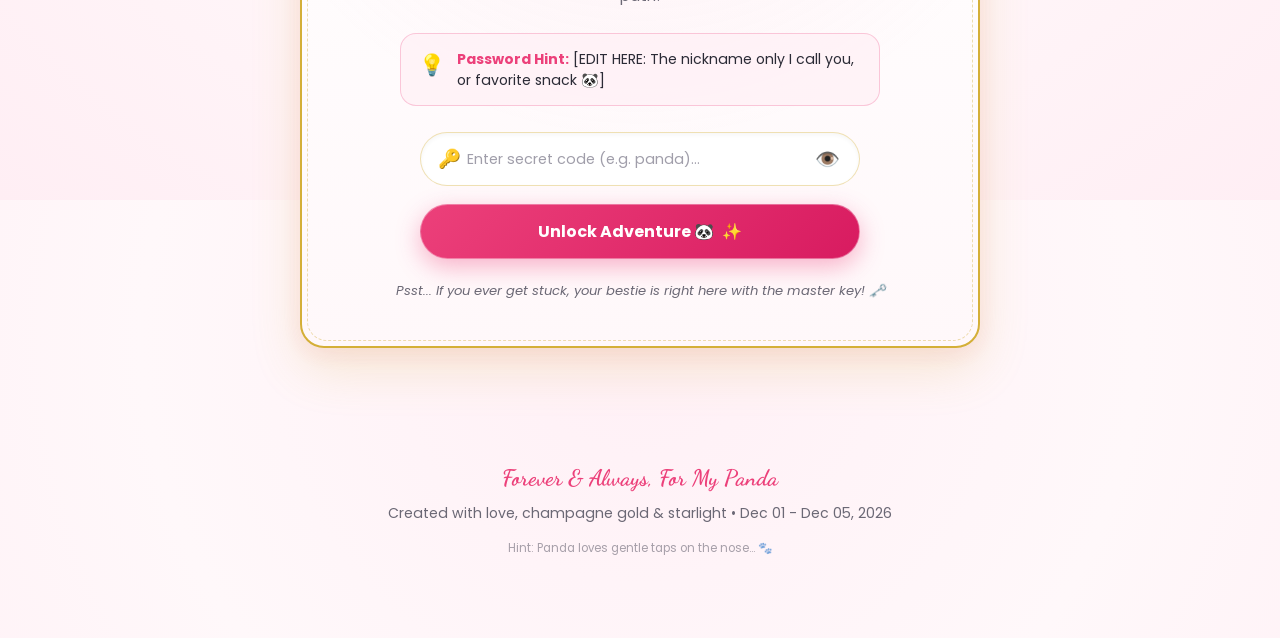
==== commit 841546ac: "line" ====
--- a/index.html
+++ b/index.html
@@ -344,10 +344,10 @@
               <span class="star-icon">✨</span> THE BIRTHDAY STAR <span class="star-icon">✨</span>
             </div>
 
-            <h2 class="showcase-heading">[EDIT HERE: Panda's Spotlight Title]</h2>
+            <h2 class="showcase-heading">Queen of Smiles & Good Vibes 👑</h2>
             
             <p class="showcase-bio">
-              [EDIT HERE: A short hype note about why she's the best]
+              Certified chaos partner, non-stop laugh factory, and the best friend anyone could ever ask for. Get ready—the next 5 days are all about celebrating you!
             </p>
 
             <div class="showcase-traits">
@@ -470,6 +470,12 @@
 
     // Initialize Hub on DOM Ready
     document.addEventListener('DOMContentLoaded', () => {
+      // Ensure page always starts at top on load/reload
+      if ('scrollRestoration' in history) {
+        history.scrollRestoration = 'manual';
+      }
+      window.scrollTo(0, 0);
+
       PandaLock.initHub();
       updateIstClock();
       setInterval(updateIstClock, 1000);
--- a/css/style.css
+++ b/css/style.css
@@ -158,15 +158,24 @@
   to { transform: translateY(0); }
 }
 
-/* Hero Section */
+/* Prevent background scrolling when application gate is active */
+body.application-gate-active {
+  overflow: hidden !important;
+  height: 100vh !important;
+}
+
+/* Hero Section - Full Viewport Initial Framing */
 .hero-section {
   text-align: center;
-  margin-top: 1.5rem;
-  margin-bottom: 3.5rem;
+  margin-top: 1rem;
+  margin-bottom: 4rem;
   position: relative;
   display: flex;
   flex-direction: column;
   align-items: center;
+  justify-content: center;
+  min-height: calc(100vh - 6rem);
+  width: 100%;
 }
 
 /* Cute Interactive Mascot Container */
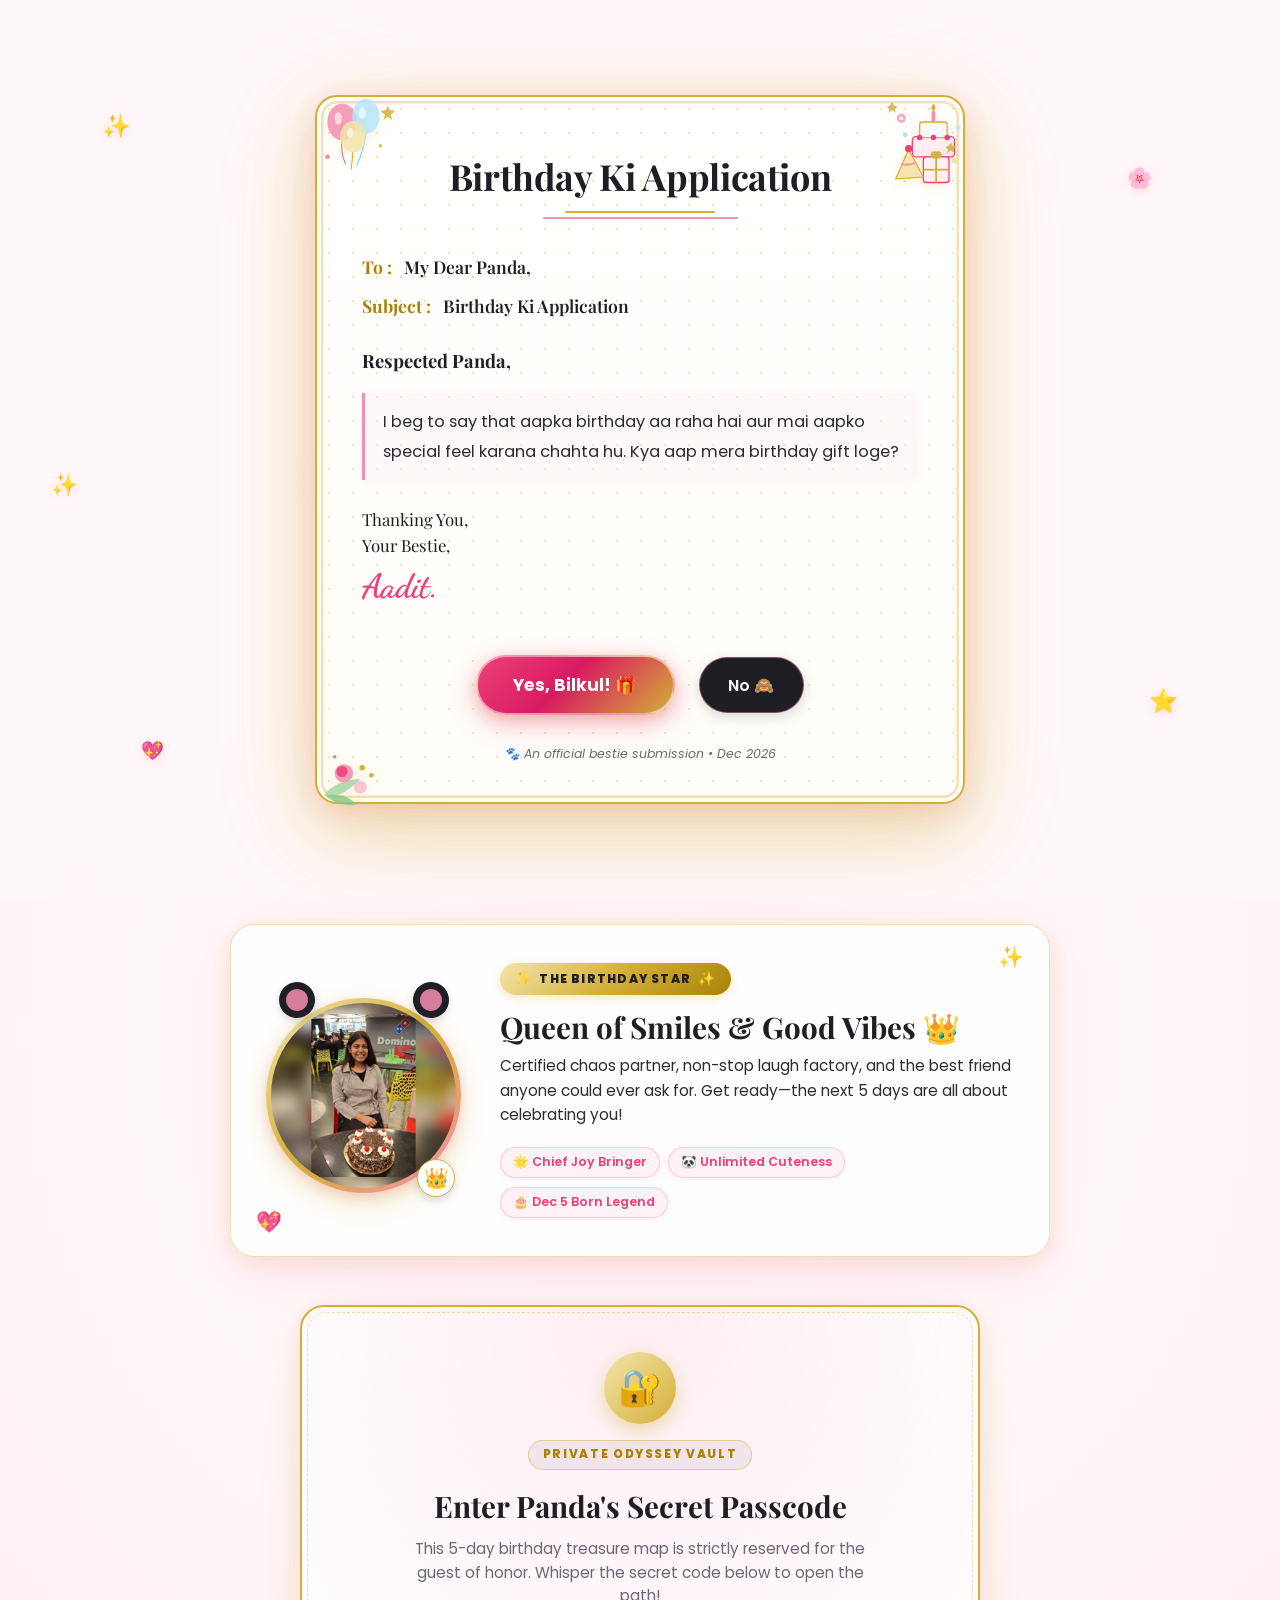
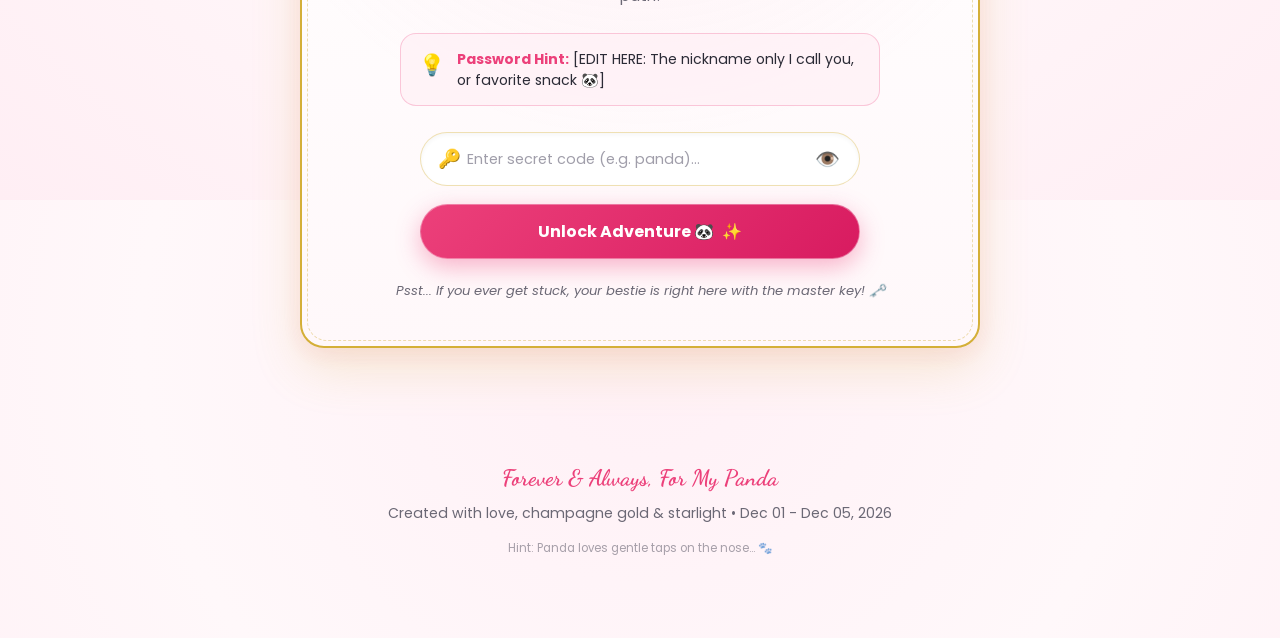
==== commit 5e62d9ea: "lock" ====
--- a/index.html
+++ b/index.html
@@ -439,6 +439,27 @@
 
   </div>
 
+  <!-- Creator Preview Mode Authentication Modal Dialog -->
+  <div class="preview-auth-modal-overlay" id="previewAuthModal" role="dialog" aria-modal="true" aria-labelledby="previewAuthTitle">
+    <div class="preview-auth-card">
+      <div class="preview-auth-badge">👑 CREATOR ACCESS</div>
+      <h3 class="preview-auth-title" id="previewAuthTitle">👑 Creator Mode Verification — Enter Admin Password:</h3>
+      <p class="preview-auth-sub">Enter the master secret code to unlock all 5 levels for testing & preview.</p>
+      
+      <div class="preview-auth-input-wrap">
+        <input type="password" id="previewPasswordInput" class="preview-auth-input" placeholder="Admin password..." autocomplete="off" />
+        <button type="button" id="previewToggleEye" class="preview-eye-btn" title="Toggle visibility">👁️</button>
+      </div>
+      
+      <div class="preview-auth-error" id="previewAuthError"></div>
+
+      <div class="preview-auth-btn-row">
+        <button type="button" id="btnCancelPreview" class="btn-preview-cancel">Cancel</button>
+        <button type="button" id="btnUnlockPreview" class="btn-preview-unlock">Unlock Preview ✨</button>
+      </div>
+    </div>
+  </div>
+
   <!-- Toast Container -->
   <div class="panda-toast-container"></div>
 
--- a/css/style.css
+++ b/css/style.css
@@ -487,14 +487,14 @@
 }
 
 /* Decorative Panda Ears atop Card */
-.level-card .card-panda-ears {
+.card-panda-ears {
   position: absolute;
   top: -16px;
   left: 0;
   right: 0;
   display: flex;
   justify-content: space-between;
-  padding: 0 26px;
+  padding: 0 32px;
   pointer-events: none;
   z-index: 2;
 }
@@ -524,10 +524,12 @@
   opacity: 0.85;
 }
 
-.level-card:hover .card-ear-left {
+.level-card:hover .card-ear-left,
+.level-content-card:hover .card-ear-left {
   transform: rotate(-10deg) translateY(-2px);
 }
-.level-card:hover .card-ear-right {
+.level-card:hover .card-ear-right,
+.level-content-card:hover .card-ear-right {
   transform: rotate(10deg) translateY(-2px);
 }
 
@@ -922,6 +924,7 @@
   padding: 3rem 2.2rem;
   text-align: center;
   position: relative;
+  overflow: visible;
 }
 
 .level-badge-pill {
@@ -1497,7 +1500,7 @@
 .magazine-book {
   position: relative;
   width: 720px;
-  height: 480px;
+  height: 500px;
   transform-style: preserve-3d;
   border-radius: 12px;
   box-shadow: 
@@ -1567,7 +1570,7 @@
   border-radius: 0 10px 10px 0;
   border: 1px solid rgba(212, 175, 55, 0.35);
   border-left: none;
-  padding: 1.6rem 1.4rem;
+  padding: 1.25rem 1.35rem;
   box-shadow: inset 18px 0 25px -15px rgba(0, 0, 0, 0.12);
 }
 
@@ -1578,7 +1581,7 @@
   border-radius: 10px 0 0 10px;
   border: 1px solid rgba(212, 175, 55, 0.35);
   border-right: none;
-  padding: 1.6rem 1.4rem;
+  padding: 1.25rem 1.35rem;
   box-shadow: inset -18px 0 25px -15px rgba(0, 0, 0, 0.12);
 }
 
@@ -1588,7 +1591,7 @@
   color: #FFFFFF !important;
   border: 2px solid var(--gold-metallic) !important;
   border-left: none !important;
-  padding: 2rem 1.6rem !important;
+  padding: 1.35rem 1.4rem !important;
   position: relative;
   justify-content: space-between;
 }
@@ -1618,12 +1621,12 @@
 
 .cover-masthead {
   font-family: var(--font-heading);
-  font-size: 2.3rem;
+  font-size: 2.1rem;
   font-weight: 900;
   letter-spacing: 0.08em;
   text-transform: uppercase;
   color: #FFFFFF;
-  margin: 0.4rem 0 0;
+  margin: 0.2rem 0 0;
   line-height: 1.05;
   background: linear-gradient(135deg, #FFF 0%, var(--gold-light) 60%, var(--gold-metallic) 100%);
   -webkit-background-clip: text;
@@ -1632,15 +1635,15 @@
 
 .cover-sub-bar {
   font-family: var(--font-script);
-  font-size: 1.35rem;
+  font-size: 1.18rem;
   color: var(--rose-pink);
-  margin-bottom: 1rem;
+  margin-bottom: 0.4rem;
 }
 
 .cover-center-emblem {
-  width: 110px;
-  height: 110px;
-  margin: 0.5rem auto;
+  width: 78px;
+  height: 78px;
+  margin: 0.15rem auto;
   position: relative;
   filter: drop-shadow(0 6px 16px rgba(212, 175, 55, 0.35));
 }
@@ -1648,31 +1651,33 @@
 .cover-headline-box {
   background: rgba(255, 255, 255, 0.07);
   border-left: 3px solid var(--gold-metallic);
-  padding: 0.6rem 0.8rem;
-  margin-top: 0.4rem;
+  padding: 0.45rem 0.75rem;
+  margin-top: 0.35rem;
   border-radius: 0 var(--radius-sm) var(--radius-sm) 0;
 }
 
 .cover-headline-title {
   font-family: var(--font-heading);
-  font-size: 0.95rem;
+  font-size: 0.84rem;
   font-weight: 700;
   color: var(--gold-light);
   line-height: 1.25;
 }
 
 .cover-headline-sub {
-  font-size: 0.75rem;
+  font-size: 0.7rem;
   color: #D1CFD7;
-  margin-top: 0.15rem;
+  margin-top: 0.12rem;
+  line-height: 1.35;
 }
 
 .cover-footer-note {
-  font-size: 0.72rem;
+  font-size: 0.68rem;
   letter-spacing: 0.08em;
   color: var(--gold-metallic);
   text-transform: uppercase;
   font-weight: 600;
+  margin-top: 0.35rem;
 }
 
 /* Inside Editorial Spreads */
@@ -1681,8 +1686,8 @@
   justify-content: space-between;
   align-items: center;
   border-bottom: 1px solid rgba(212, 175, 55, 0.3);
-  padding-bottom: 0.35rem;
-  margin-bottom: 0.8rem;
+  padding-bottom: 0.3rem;
+  margin-bottom: 0.5rem;
   font-size: 0.72rem;
   font-weight: 600;
   text-transform: uppercase;
@@ -1692,38 +1697,41 @@
 
 .mag-page-title {
   font-family: var(--font-heading);
-  font-size: 1.25rem;
+  font-size: 1.18rem;
   font-weight: 800;
   color: var(--panda-black);
   line-height: 1.2;
-  margin-bottom: 0.3rem;
+  margin-bottom: 0.15rem;
+  text-align: left;
 }
 
 .mag-page-sub {
   font-family: var(--font-script);
-  font-size: 1.05rem;
+  font-size: 0.96rem;
   color: var(--rose-deep);
-  margin-bottom: 0.75rem;
+  margin-bottom: 0.45rem;
   font-weight: 600;
+  text-align: left;
 }
 
 .mag-body-text {
-  font-size: 0.82rem;
+  font-size: 0.78rem;
   color: var(--panda-charcoal);
-  line-height: 1.55;
-  margin-bottom: 0.7rem;
+  line-height: 1.45;
+  margin-bottom: 0.45rem;
+  text-align: left;
 }
 
 /* Polaroid Photo Frame */
 .polaroid-frame {
   background: #FFFFFF;
   border: 1px solid rgba(0, 0, 0, 0.08);
-  box-shadow: 0 6px 18px rgba(0, 0, 0, 0.1), 0 2px 6px rgba(212, 175, 55, 0.15);
-  padding: 8px 8px 12px;
+  box-shadow: 0 5px 16px rgba(0, 0, 0, 0.09), 0 2px 5px rgba(212, 175, 55, 0.12);
+  padding: 6px 6px 8px;
   border-radius: 4px;
   position: relative;
-  margin: 0.5rem auto;
-  max-width: 95%;
+  margin: 0.25rem auto 0.35rem;
+  max-width: 92%;
   transition: transform var(--transition-bounce);
 }
 
@@ -1734,11 +1742,11 @@
 
 .polaroid-tape {
   position: absolute;
-  top: -8px;
+  top: -6px;
   left: 50%;
   transform: translateX(-50%);
-  width: 55px;
-  height: 18px;
+  width: 48px;
+  height: 15px;
   background: rgba(243, 229, 171, 0.65);
   border: 1px dashed rgba(212, 175, 55, 0.4);
   box-shadow: 0 2px 4px rgba(0, 0, 0, 0.06);
@@ -1747,16 +1755,21 @@
 
 .polaroid-img {
   width: 100%;
-  height: 145px;
+  height: 118px;
   object-fit: cover;
+  object-position: center center;
   border-radius: 2px;
   display: block;
 }
 
 /* Styled Image Placeholder Card */
+.polaroid-img + .photo-placeholder {
+  display: none;
+}
+
 .photo-placeholder {
   width: 100%;
-  height: 145px;
+  height: 118px;
   background: linear-gradient(135deg, rgba(255, 240, 245, 0.9), rgba(255, 255, 255, 0.95));
   border: 1.5px dashed var(--rose-pink);
   border-radius: 2px;
@@ -1764,34 +1777,34 @@
   flex-direction: column;
   align-items: center;
   justify-content: center;
-  gap: 0.35rem;
-  padding: 0.5rem;
+  gap: 0.25rem;
+  padding: 0.4rem;
   text-align: center;
 }
 
 .ph-icon {
-  font-size: 1.7rem;
+  font-size: 1.35rem;
 }
 
 .ph-text {
-  font-size: 0.75rem;
+  font-size: 0.72rem;
   font-weight: 600;
   color: var(--rose-deep);
   font-family: var(--font-body);
 }
 
 .ph-hint {
-  font-size: 0.68rem;
+  font-size: 0.64rem;
   color: var(--panda-muted);
 }
 
 .polaroid-caption {
   font-family: var(--font-script);
-  font-size: 0.98rem;
+  font-size: 0.88rem;
   color: var(--panda-charcoal);
   text-align: center;
-  margin-top: 0.4rem;
-  line-height: 1.25;
+  margin-top: 0.3rem;
+  line-height: 1.2;
   font-weight: 600;
 }
 
@@ -1800,14 +1813,14 @@
   display: inline-flex;
   align-items: center;
   gap: 0.3rem;
-  font-size: 0.7rem;
+  font-size: 0.68rem;
   font-weight: 700;
   text-transform: uppercase;
   letter-spacing: 0.05em;
-  padding: 0.2rem 0.6rem;
+  padding: 0.18rem 0.55rem;
   border-radius: var(--radius-pill);
   box-shadow: 0 3px 8px rgba(0, 0, 0, 0.1);
-  margin-bottom: 0.4rem;
+  margin-bottom: 0.35rem;
 }
 
 .sticker-pink {
@@ -1825,21 +1838,22 @@
   background: rgba(255, 245, 248, 0.65);
   border-left: 3px solid var(--rose-pink);
   border-radius: 0 var(--radius-sm) var(--radius-sm) 0;
-  padding: 0.5rem 0.75rem;
-  margin-bottom: 0.5rem;
+  padding: 0.36rem 0.65rem;
+  margin-bottom: 0;
 }
 
 .glossary-term {
   font-weight: 700;
-  font-size: 0.82rem;
+  font-size: 0.78rem;
   color: var(--panda-black);
+  line-height: 1.25;
 }
 
 .glossary-def {
-  font-size: 0.75rem;
+  font-size: 0.71rem;
   color: var(--panda-charcoal);
-  line-height: 1.35;
-  margin-top: 0.15rem;
+  line-height: 1.32;
+  margin-top: 0.1rem;
 }
 
 /* Stat & Meter Bars */
@@ -2484,13 +2498,51 @@
   cursor: pointer;
   display: inline-flex;
   align-items: center;
-  gap: 0.3rem;
+  gap: 0.35rem;
   transition: all var(--transition-fast);
 }
 
 .btn-flip-liner:hover {
   background: rgba(243, 229, 171, 0.3);
   color: var(--rose-deep);
+}
+
+/* Visual "Unread Note" Indicator & Shimmer */
+.btn-flip-liner.is-unread-note {
+  border: 1.5px solid var(--gold-metallic) !important;
+  box-shadow: 0 0 10px rgba(212, 175, 55, 0.4), inset 0 0 6px rgba(212, 175, 55, 0.2);
+  animation: unreadNotePulse 2.2s infinite ease-in-out;
+  background: rgba(255, 248, 250, 0.9);
+}
+
+@keyframes unreadNotePulse {
+  0%, 100% {
+    border-color: rgba(212, 175, 55, 0.75);
+    box-shadow: 0 0 8px rgba(212, 175, 55, 0.35);
+  }
+  50% {
+    border-color: var(--rose-pink);
+    box-shadow: 0 0 14px rgba(236, 64, 122, 0.45);
+  }
+}
+
+.unread-dot {
+  color: #EC407A;
+  font-size: 1.15rem;
+  line-height: 1;
+  display: inline-block;
+  animation: unreadDotBlink 1.4s infinite ease-in-out;
+}
+
+@keyframes unreadDotBlink {
+  0%, 100% { opacity: 1; transform: scale(1); }
+  50% { opacity: 0.3; transform: scale(0.85); }
+}
+
+.btn-flip-liner.is-read-note {
+  border: 1px solid rgba(16, 185, 129, 0.45);
+  color: #065F46;
+  background: rgba(16, 185, 129, 0.08);
 }
 
 /* Liner Note (Card Back Content) */
@@ -4397,3 +4449,180 @@
 
 
 
+
+
+/* ========================================================
+   CREATOR PREVIEW MODE PASSWORD AUTH MODAL (#previewAuthModal)
+   ======================================================== */
+.preview-auth-modal-overlay {
+  position: fixed;
+  top: 0;
+  left: 0;
+  right: 0;
+  bottom: 0;
+  background: rgba(30, 30, 36, 0.82);
+  backdrop-filter: blur(8px);
+  -webkit-backdrop-filter: blur(8px);
+  z-index: 100000;
+  display: none;
+  align-items: center;
+  justify-content: center;
+  padding: 1.5rem;
+  opacity: 0;
+  transition: opacity 0.3s ease;
+}
+
+.preview-auth-modal-overlay.is-active {
+  display: flex;
+  opacity: 1;
+}
+
+.preview-auth-card {
+  background: #FFFFFF;
+  border: 2px solid var(--gold-metallic);
+  border-radius: var(--radius-lg);
+  box-shadow: 0 20px 50px rgba(0, 0, 0, 0.3), 0 0 30px rgba(212, 175, 55, 0.2);
+  width: 100%;
+  max-width: 440px;
+  padding: 2.2rem 2rem 1.8rem;
+  text-align: center;
+  position: relative;
+  transform: scale(0.92) translateY(12px);
+  transition: transform 0.35s cubic-bezier(0.2, 0.8, 0.2, 1);
+}
+
+.preview-auth-modal-overlay.is-active .preview-auth-card {
+  transform: scale(1) translateY(0);
+}
+
+.preview-auth-badge {
+  display: inline-block;
+  background: var(--gold-gradient);
+  color: var(--panda-black);
+  font-size: 0.72rem;
+  font-weight: 700;
+  letter-spacing: 0.12em;
+  text-transform: uppercase;
+  padding: 0.25rem 0.85rem;
+  border-radius: var(--radius-pill);
+  margin-bottom: 0.8rem;
+  box-shadow: 0 2px 8px rgba(212, 175, 55, 0.3);
+}
+
+.preview-auth-title {
+  font-family: var(--font-heading);
+  font-size: 1.22rem;
+  font-weight: 700;
+  color: var(--panda-black);
+  line-height: 1.35;
+  margin-bottom: 0.5rem;
+}
+
+.preview-auth-sub {
+  font-family: var(--font-body);
+  font-size: 0.86rem;
+  color: var(--panda-muted);
+  line-height: 1.5;
+  margin-bottom: 1.4rem;
+}
+
+.preview-auth-input-wrap {
+  position: relative;
+  width: 100%;
+  margin-bottom: 0.6rem;
+}
+
+.preview-auth-input {
+  width: 100%;
+  background: #FFFDF9;
+  border: 1.5px solid var(--gold-border);
+  border-radius: var(--radius-pill);
+  padding: 0.75rem 3rem 0.75rem 1.25rem;
+  font-family: var(--font-body);
+  font-size: 1rem;
+  color: var(--panda-black);
+  outline: none;
+  transition: all var(--transition-fast);
+  box-shadow: inset 0 2px 4px rgba(0, 0, 0, 0.04);
+}
+
+.preview-auth-input:focus {
+  border-color: var(--gold-metallic);
+  box-shadow: 0 0 0 3px rgba(212, 175, 55, 0.22);
+}
+
+.preview-auth-input.shake-animation {
+  border-color: #EF4444 !important;
+  box-shadow: 0 0 0 3px rgba(239, 68, 68, 0.2) !important;
+}
+
+.preview-eye-btn {
+  position: absolute;
+  right: 0.8rem;
+  top: 50%;
+  transform: translateY(-50%);
+  background: transparent;
+  border: none;
+  font-size: 1.15rem;
+  cursor: pointer;
+  padding: 0.2rem;
+  line-height: 1;
+  opacity: 0.75;
+  transition: opacity var(--transition-fast);
+}
+
+.preview-eye-btn:hover {
+  opacity: 1;
+}
+
+.preview-auth-error {
+  min-height: 1.25rem;
+  font-size: 0.82rem;
+  color: #DC2626;
+  font-weight: 600;
+  margin-bottom: 1rem;
+  transition: opacity 0.2s ease;
+}
+
+.preview-auth-btn-row {
+  display: flex;
+  gap: 0.8rem;
+  justify-content: center;
+}
+
+.btn-preview-cancel {
+  flex: 1;
+  background: #F3F4F6;
+  color: #4B5563;
+  border: 1px solid #E5E7EB;
+  border-radius: var(--radius-pill);
+  padding: 0.7rem 1.2rem;
+  font-size: 0.9rem;
+  font-weight: 600;
+  cursor: pointer;
+  transition: all var(--transition-fast);
+}
+
+.btn-preview-cancel:hover {
+  background: #E5E7EB;
+  color: #1F2937;
+}
+
+.btn-preview-unlock {
+  flex: 1.3;
+  background: var(--gold-gradient);
+  color: var(--panda-black);
+  border: 1px solid #AA820A;
+  border-radius: var(--radius-pill);
+  padding: 0.7rem 1.2rem;
+  font-size: 0.9rem;
+  font-weight: 700;
+  cursor: pointer;
+  box-shadow: 0 4px 14px rgba(212, 175, 55, 0.35);
+  transition: all var(--transition-fast);
+}
+
+.btn-preview-unlock:hover {
+  transform: translateY(-1px);
+  box-shadow: 0 6px 18px rgba(212, 175, 55, 0.45);
+}
